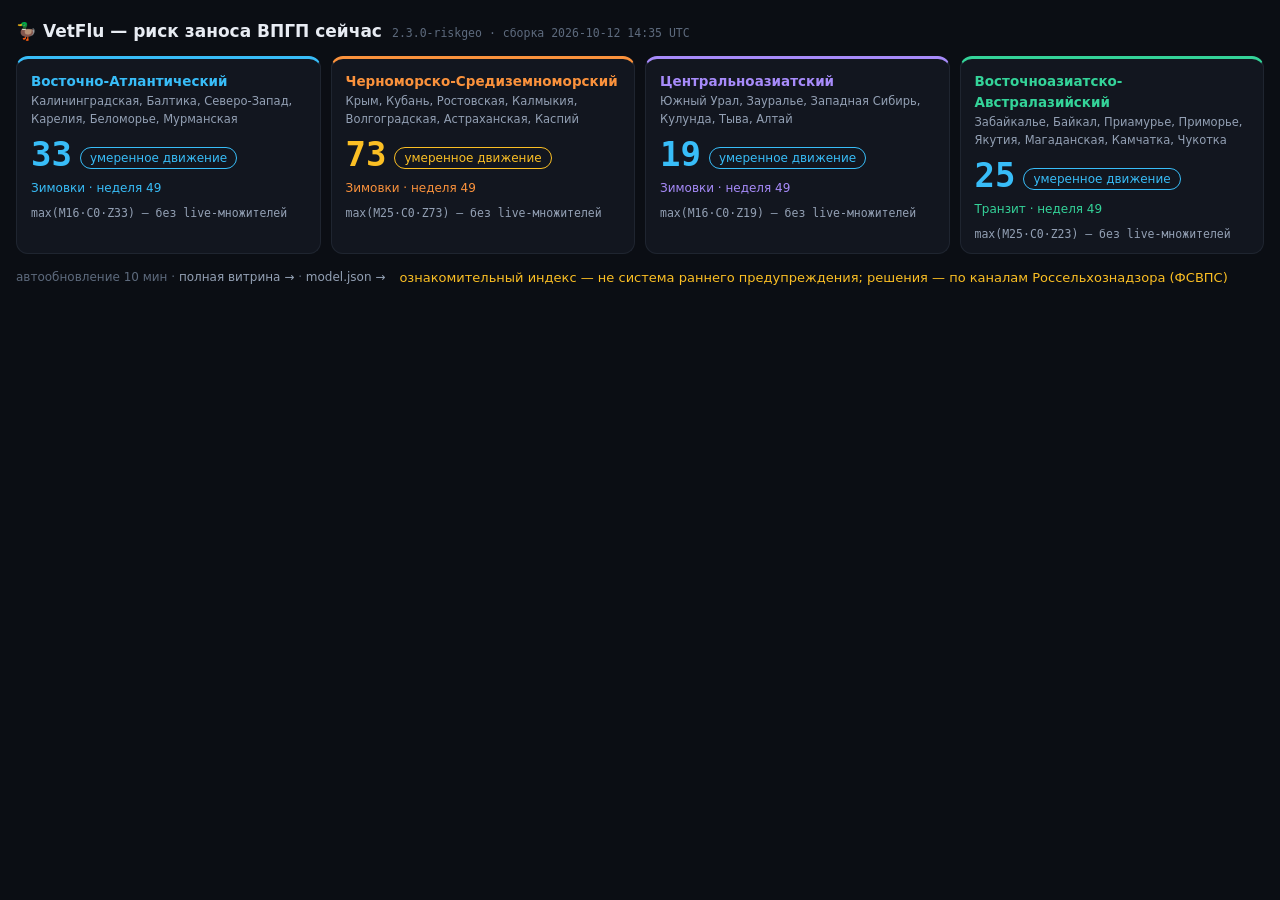
==== risk/index.html @ 6b6de47f "v2.3.0-riskgeo: И1 гаверсинус-фон заносов (опорные точки стран → 16 узлов, exp(-d/1000км), пер-узлов" ====
<!doctype html>
<html lang="ru">
<head>
<meta charset="utf-8">
<meta name="viewport" content="width=device-width, initial-scale=1">
<title>VetFlu — риск сейчас</title>
<meta name="description" content="Компактный виджет текущего индекса риска заноса ВПГП по 4 флайвеям России: R = max(транзит, колонии, зимовки) × погода × фон вспышек. Автообновление каждые 10 минут.">
<meta property="og:title" content="VetFlu — риск сейчас">
<meta property="og:description" content="Текущий индекс риска заноса ВПГП по 4 флайвеям РФ — компактная версия витрины VetFlu.">
<meta property="og:url" content="https://shray77.github.io/vetflu-site/risk/">
<link rel="canonical" href="https://shray77.github.io/vetflu-site/risk/">
<link rel="icon" href="data:image/svg+xml,<svg xmlns='http://www.w3.org/2000/svg' viewBox='0 0 100 100'><text y='.9em' font-size='90'>🦆</text></svg>">
<style>
  :root {
    color-scheme: dark;
    --bg: #0b0e14; --surface: #12161f; --surface2: #171c27; --border: #1f2530;
    --text: #e8ecf3; --muted: #93a0b4; --faint: #5d6a7d;
    --accent: #38bdf8; --red: #f87171; --amber: #fbbf24;
    --mono: ui-monospace, "Cascadia Code", Consolas, monospace;
  }
  * { box-sizing: border-box; }
  body { background: var(--bg); color: var(--text); font: 15px/1.55 system-ui, -apple-system, "Segoe UI", Roboto, sans-serif; margin: 0; padding: 18px 16px 26px; }
  .hd { display: flex; align-items: baseline; gap: 10px; flex-wrap: wrap; margin-bottom: 12px; }
  .hd h1 { font-size: 17px; margin: 0; }
  .hd .up { color: var(--faint); font: 11.5px var(--mono); }
  .grid { display: grid; grid-template-columns: repeat(auto-fit, minmax(215px, 1fr)); gap: 10px; }
  .fw { background: var(--surface); border: 1px solid var(--border); border-top: 3px solid var(--faint); border-radius: 12px; padding: 12px 14px; }
  .fw h2 { margin: 0; font-size: 13.5px; font-weight: 600; }
  .fw .reg { color: var(--muted); font-size: 11.5px; margin: 1px 0 8px; }
  .r { font-size: 34px; font-weight: 700; font-family: var(--mono); line-height: 1; }
  .ph { font-size: 12px; border: 1px solid; border-radius: 999px; padding: 1px 9px; display: inline-block; margin-left: 8px; vertical-align: 4px; }
  .dec { color: var(--muted); font: 11.5px var(--mono); margin-top: 8px; }
  .chan { margin-top: 6px; font-size: 12px; }
  .ft { margin-top: 14px; color: var(--faint); font-size: 12px; display: flex; gap: 14px; flex-wrap: wrap; }
  .ft a { color: var(--muted); text-decoration: none; }
  .ft a:hover { color: var(--accent); }
  .err { color: var(--amber); font-size: 13px; }
</style>
</head>
<body>
<div class="hd">
  <h1>🦆 VetFlu — риск заноса ВПГП сейчас</h1>
  <span class="up" id="meta">загрузка…</span>
</div>
<div class="grid" id="grid"><span class="err">загрузка model.json…</span></div>
<div class="ft">
  <span>автообновление 10 мин · <a href="https://shray77.github.io/vetflu-site/">полная витрина →</a> · <a href="https://shray77.github.io/vetflu-site/data/model.json">model.json →</a></span>
  <span class="err">ознакомительный индекс — не система раннего предупреждения; решения — по каналам Россельхознадзора (ФСВПС)</span>
</div>
<script>
const ESC = { "&": "&amp;", "<": "&lt;", ">": "&gt;" };
const esc = (s) => String(s).replace(/[&<>]/g, (c) => ESC[c]);
const CHAN = { transit: "Транзит", colonies: "Колонии", wintering: "Зимовки" };
const rColor = (v) => v >= 75 ? "#f87171" : v >= 45 ? "#fbbf24" : v >= 15 ? "#38bdf8" : "#5d6a7d";
function phase(v) { return v >= 75 ? "окно высокого риска" : v >= 45 ? "активный пролёт" : v >= 15 ? "умеренное движение" : "фон"; }
async function tick() {
  try {
    const M = await (await fetch("../data/model.json", { cache: "no-store" })).json();
    document.getElementById("meta").textContent =
      `${M.version} · сборка ${M.generated_at.slice(0, 16).replace("T", " ")} UTC`;
    const iso = () => {
      const d = new Date();
      const t = new Date(Date.UTC(d.getFullYear(), d.getMonth(), d.getDate()));
      const day = t.getUTCDay() || 7;
      t.setUTCDate(t.getUTCDate() + 4 - day);
      const y0 = new Date(Date.UTC(t.getUTCFullYear(), 0, 1));
      return Math.ceil(((t - y0) / 86400000 + 1) / 7);
    };
    const w = Math.min(52, iso());
    document.getElementById("grid").innerHTML = M.flyways.map((f) => {
      const s = M.series[f.id].weeks[w - 1];
      const live = s.r != null;
      const v = live ? s.r : Math.max(s.m, s.c, s.z);
      const dec = live
        ? `max(M${s.m}·C${s.c}·Z${s.z}) × MW ${s.mw} × MB ${s.mb} × BP ${s.bp ?? 1} × WD ${s.wd ?? 1}`
        : `max(M${s.m}·C${s.c}·Z${s.z}) — без live-множителей`;
      return `<div class="fw" style="border-top-color:${f.color}">
        <h2 style="color:${f.color}">${esc(f.label)}</h2>
        <div class="reg">${esc(f.regions)}</div>
        <div><span class="r" style="color:${rColor(v)}">${v}</span><span class="ph" style="color:${rColor(v)};border-color:${rColor(v)}">${esc(live && s.ph_r ? s.ph_r : s.ph)}</span></div>
        <div class="chan" style="color:${f.color}">${esc(CHAN[s.chan] || s.chan)} · неделя ${w}</div>
        <div class="dec">${esc(dec)}</div>
      </div>`;
    }).join("");
  } catch (e) {
    document.getElementById("grid").innerHTML = `<span class="err">model.json недоступен (${esc(e.message)}) — повтор через 10 мин</span>`;
  }
}
tick();
setInterval(tick, 10 * 60 * 1000);
</script>
</body>
</html>
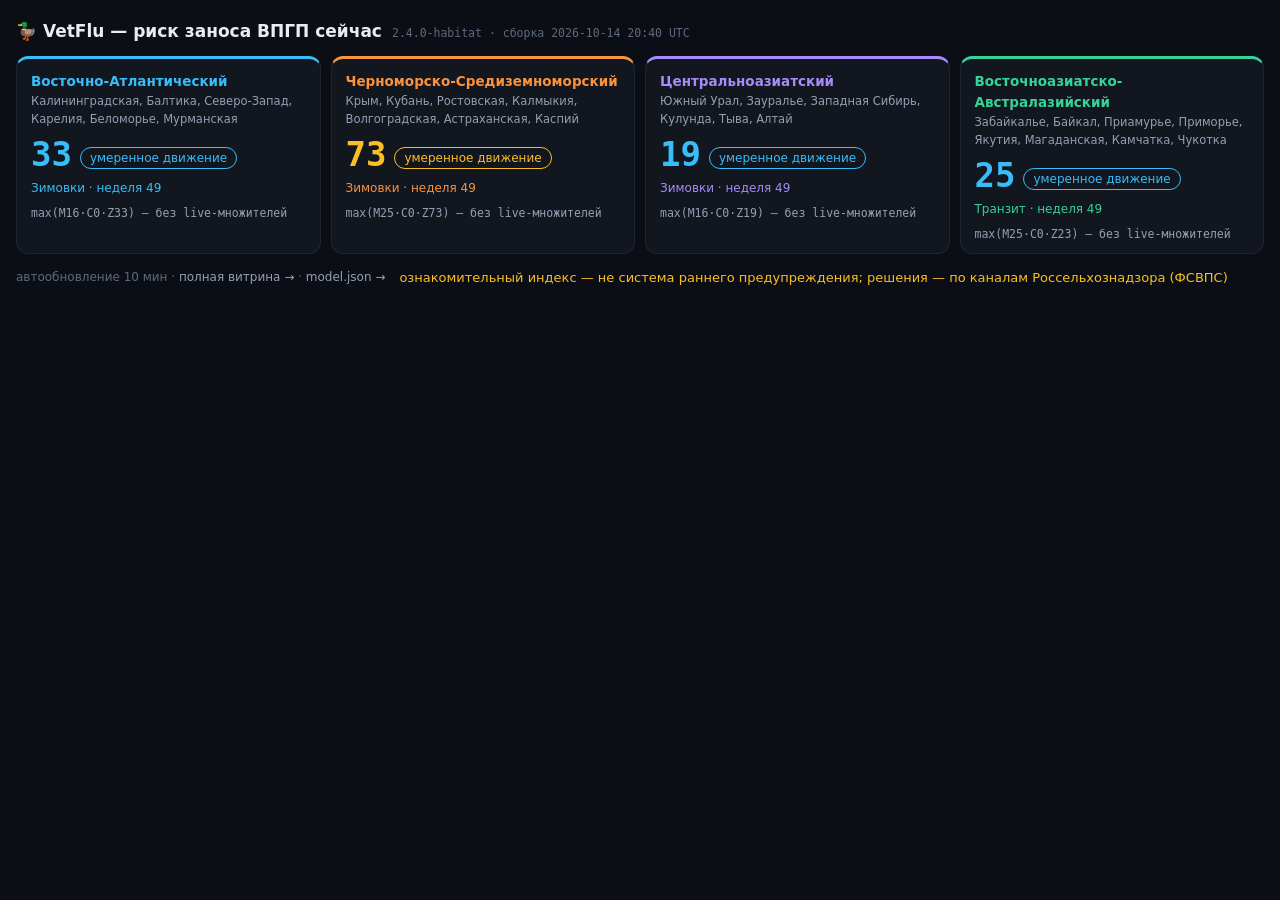
==== commit dd8a540f: "v2.4.0-habitat: И8 — гео-фактор среды обитания HG (Opata et al. 2025) - build_habitat.py: генератор " ====
--- a/risk/index.html
+++ b/risk/index.html
@@ -72,7 +72,7 @@
       const live = s.r != null;
       const v = live ? s.r : Math.max(s.m, s.c, s.z);
       const dec = live
-        ? `max(M${s.m}·C${s.c}·Z${s.z}) × MW ${s.mw} × MB ${s.mb} × BP ${s.bp ?? 1} × WD ${s.wd ?? 1}`
+        ? `max(M${s.m}·C${s.c}·Z${s.z}) × MW ${s.mw} × MB ${s.mb} × BP ${s.bp ?? 1} × WD ${s.wd ?? 1} × HG ${s.hg ?? 1}`
         : `max(M${s.m}·C${s.c}·Z${s.z}) — без live-множителей`;
       return `<div class="fw" style="border-top-color:${f.color}">
         <h2 style="color:${f.color}">${esc(f.label)}</h2>
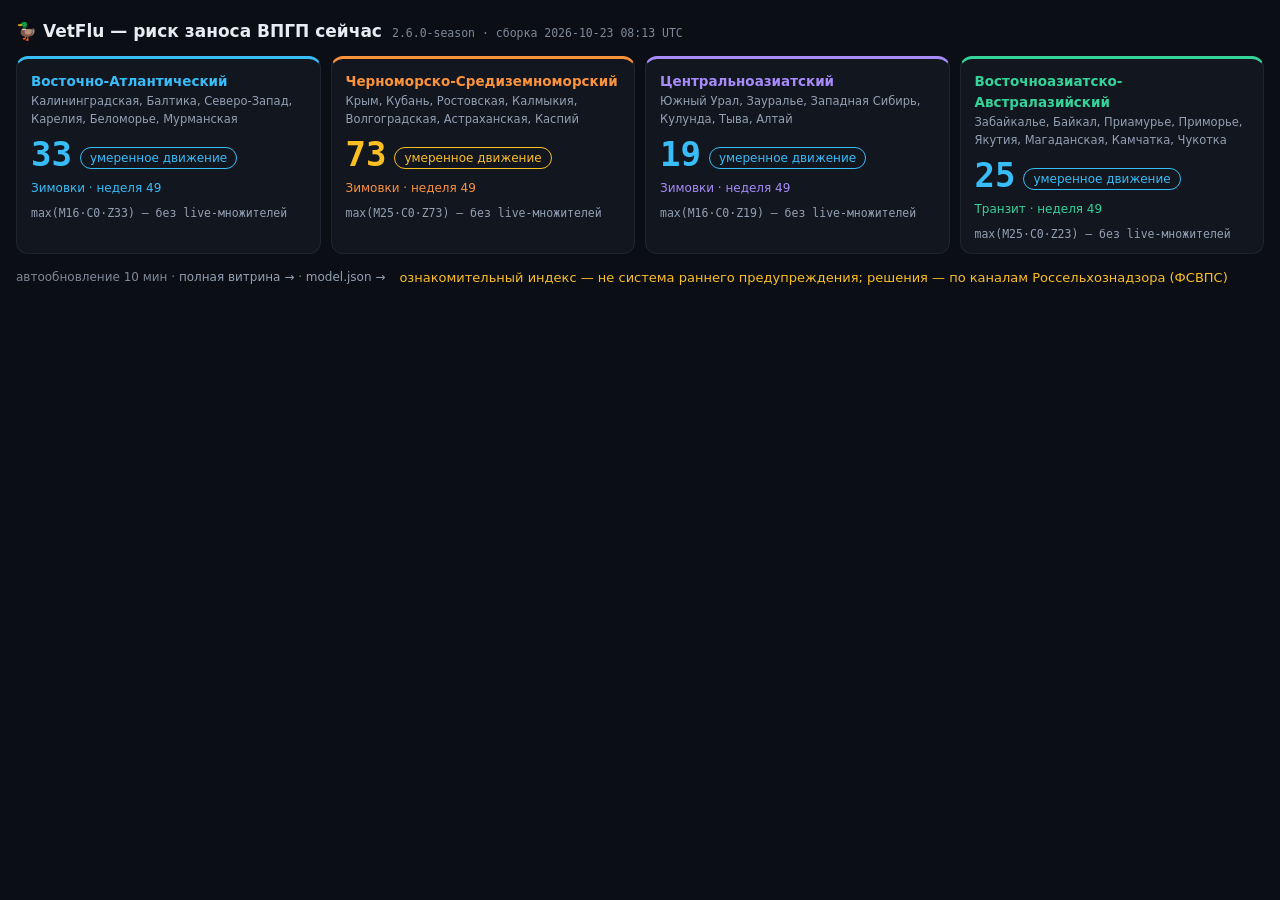
==== commit 1542cc19: "UI/UX: мобильный grid-blowout «Фона заносов» (nowrap-спаны без точек переноса раздували 1fr до 784px" ====
--- a/risk/index.html
+++ b/risk/index.html
@@ -14,7 +14,7 @@
   :root {
     color-scheme: dark;
     --bg: #0b0e14; --surface: #12161f; --surface2: #171c27; --border: #1f2530;
-    --text: #e8ecf3; --muted: #93a0b4; --faint: #5d6a7d;
+    --text: #e8ecf3; --muted: #93a0b4; --faint: #7e8899;
     --accent: #38bdf8; --red: #f87171; --amber: #fbbf24;
     --mono: ui-monospace, "Cascadia Code", Consolas, monospace;
   }
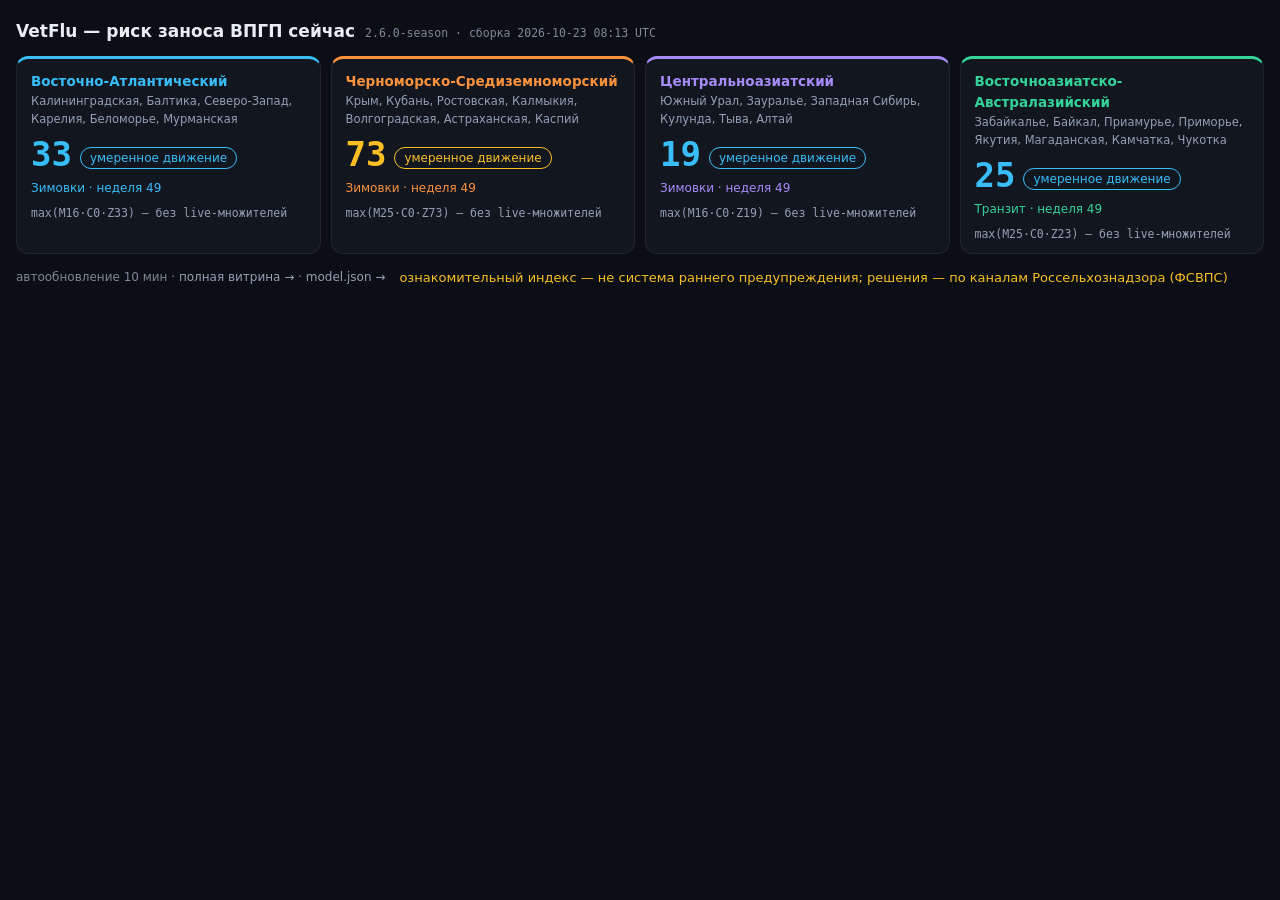
==== commit 43760c3a: "anti-ai-slop: лого 🦆 → SVG-силуэт анатида, флаги узлов 🪺❄️ → типографские чипы кол/зим (border+моно)" ====
--- a/risk/index.html
+++ b/risk/index.html
@@ -39,7 +39,7 @@
 </head>
 <body>
 <div class="hd">
-  <h1>🦆 VetFlu — риск заноса ВПГП сейчас</h1>
+  <h1>VetFlu — риск заноса ВПГП сейчас</h1>
   <span class="up" id="meta">загрузка…</span>
 </div>
 <div class="grid" id="grid"><span class="err">загрузка model.json…</span></div>
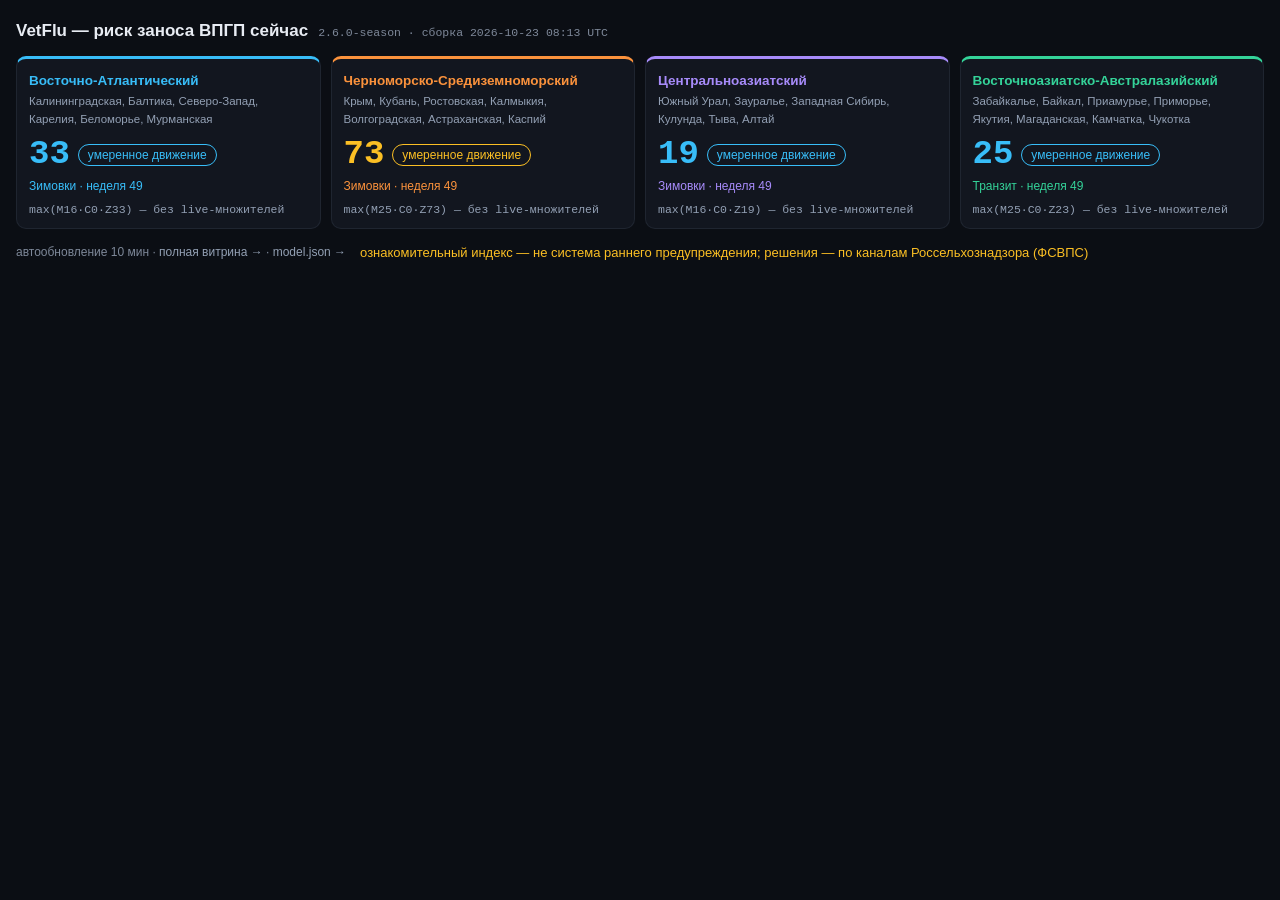
==== commit 4aa99212: "feat(ds): миграция на vet-ds — ядро токенов копией файла, характер VetFlu (небесный акцент) - vet-ds" ====
--- a/risk/index.html
+++ b/risk/index.html
@@ -10,21 +10,25 @@
 <meta property="og:url" content="https://shray77.github.io/vetflu-site/risk/">
 <link rel="canonical" href="https://shray77.github.io/vetflu-site/risk/">
 <link rel="icon" href="data:image/svg+xml,<svg xmlns='http://www.w3.org/2000/svg' viewBox='0 0 100 100'><text y='.9em' font-size='90'>🦆</text></svg>">
+<link rel="stylesheet" href="../vet-ds.css">
 <style>
+  /* Ядро — vet-ds; характер VetFlu — небесный акцент */
   :root {
     color-scheme: dark;
-    --bg: #0b0e14; --surface: #12161f; --surface2: #171c27; --border: #1f2530;
-    --text: #e8ecf3; --muted: #93a0b4; --faint: #7e8899;
-    --accent: #38bdf8; --red: #f87171; --amber: #fbbf24;
-    --mono: ui-monospace, "Cascadia Code", Consolas, monospace;
+    --ds-accent: #38bdf8; --ds-accent-strong: #0ea5e9; --ds-accent-ink: #06121c;
+    --bg: var(--ds-bg); --surface: var(--ds-surface); --surface2: var(--ds-surface2); --border: var(--ds-border);
+    --text: var(--ds-text); --muted: var(--ds-muted); --faint: var(--ds-faint);
+    --accent: var(--ds-accent); --red: var(--ds-red); --amber: var(--ds-amber);
+    --mono: var(--ds-font-mono);
   }
   * { box-sizing: border-box; }
-  body { background: var(--bg); color: var(--text); font: 15px/1.55 system-ui, -apple-system, "Segoe UI", Roboto, sans-serif; margin: 0; padding: 18px 16px 26px; }
+  :focus-visible { outline: 2px solid var(--accent); outline-offset: 2px; }
+  body { background: var(--bg); color: var(--text); font: 15px/1.55 var(--ds-font-sans); margin: 0; padding: 18px 16px 26px; }
   .hd { display: flex; align-items: baseline; gap: 10px; flex-wrap: wrap; margin-bottom: 12px; }
   .hd h1 { font-size: 17px; margin: 0; }
   .hd .up { color: var(--faint); font: 11.5px var(--mono); }
   .grid { display: grid; grid-template-columns: repeat(auto-fit, minmax(215px, 1fr)); gap: 10px; }
-  .fw { background: var(--surface); border: 1px solid var(--border); border-top: 3px solid var(--faint); border-radius: 12px; padding: 12px 14px; }
+  .fw { background: var(--surface); border: 1px solid var(--border); border-top: 3px solid var(--faint); border-radius: var(--ds-radius); padding: var(--ds-space-3); }
   .fw h2 { margin: 0; font-size: 13.5px; font-weight: 600; }
   .fw .reg { color: var(--muted); font-size: 11.5px; margin: 1px 0 8px; }
   .r { font-size: 34px; font-weight: 700; font-family: var(--mono); line-height: 1; }
--- a/vet-ds.css
+++ b/vet-ds.css
@@ -0,0 +1,412 @@
+/* ==========================================================================
+   vet-ds — дизайн-система ветеринарной экосистемы shray77
+   --------------------------------------------------------------------------
+   Один файл: токены + компоненты. Подключается витриной как копия
+   (репо приватное — CDN недоступен) или git submodule.
+
+   Палитра собрана из фактических значений 7 витрин (октябрь 2026):
+   vetflu-site / vetdigest-site / biothreat-site / vetrecall-site /
+   vet-hub / rss-core-site / vetos. Светлая тема — из vettools.
+
+   Правила экосистемы (не менять без причины):
+   - иконки = Lucide inline SVG; эмодзи в UI запрещены;
+   - текст ≥ AA (4.5:1): --ds-faint — нижняя граница для читаемого текста;
+   - ✓ ✗ ⚠ — легитимные типографские знаки статусов;
+   - категориальные data-viz-цветы (карты/графики) ДС не подчиняются.
+   ========================================================================== */
+
+/* --------------------------------------------------------------------------
+   1. Токены
+   -------------------------------------------------------------------------- */
+:root {
+  /* -- Поверхности (тёмная тема по умолчанию) ---------------------------- */
+  --ds-bg:        #0b0e14;   /* фон страницы */
+  --ds-surface:   #12161f;   /* карточки, панели */
+  --ds-surface2:  #171c27;   /* приподнятые панели, hover-строки таблиц */
+  --ds-border:    #1f2530;   /* границы, разделители */
+
+  /* -- Текст -------------------------------------------------------------- */
+  --ds-text:      #e8ecf3;   /* основной (13.9:1 на bg) */
+  --ds-muted:     #93a0b4;   /* второстепенный (7.0:1) */
+  --ds-faint:     #7e8899;   /* метаданные, подписи (4.6:1 — минимум AA) */
+
+  /* -- Семантика статусов (едина по всем витринам) ------------------------ */
+  --ds-red:       #f87171;   /* ошибка, критично */
+  --ds-green:     #34d399;   /* успех, OK */
+  --ds-amber:     #fbbf24;   /* внимание, предупреждение */
+  --ds-orange:    #fb923c;   /* высоко/риск */
+  --ds-blue:      #7dd3fc;   /* инфо, ссылки-данные */
+  --ds-violet:    #a78bfa;   /* категориальный (данные, не UI) */
+
+  /* -- Акцент: витрина переопределяет под свой характер ------------------- */
+  --ds-accent:       #34d399;                    /* дефолт экосистемы */
+  --ds-accent-strong: #10b981;                    /* hover / активные состояния */
+  --ds-accent-ink:   #06251b;                    /* текст на заливке акцентом */
+
+  /* -- Типографика --------------------------------------------------------- */
+  --ds-font-sans: ui-sans-serif, -apple-system, "Segoe UI", Roboto,
+                  "Helvetica Neue", Arial, sans-serif;
+  --ds-font-mono: ui-monospace, "SF Mono", "Cascadia Mono", Consolas,
+                  "Liberation Mono", monospace;
+  --ds-text-xs:   11px;
+  --ds-text-s:    12.5px;
+  --ds-text-m:    14px;
+  --ds-text-l:    17px;
+  --ds-text-xl:   24px;
+
+  /* -- Спейсинг (базис 4px) ------------------------------------------------ */
+  --ds-space-1: 4px;
+  --ds-space-2: 8px;
+  --ds-space-3: 12px;
+  --ds-space-4: 16px;
+  --ds-space-5: 24px;
+  --ds-space-6: 32px;
+  --ds-space-7: 48px;
+
+  /* -- Радиусы -------------------------------------------------------------- */
+  --ds-radius-s:    6px;   /* кнопки, чипы, инпуты */
+  --ds-radius:      10px;  /* карточки, панели */
+  --ds-radius-pill: 999px;
+
+  /* -- Тени ----------------------------------------------------------------- */
+  --ds-shadow:    0 1px 2px rgba(0,0,0,.35), 0 8px 24px rgba(0,0,0,.25);
+  --ds-shadow-in: inset 0 1px 0 rgba(255,255,255,.03);
+
+  /* -- Фокус (a11y) --------------------------------------------------------- */
+  --ds-focus: 0 0 0 2px var(--ds-bg), 0 0 0 4px var(--ds-accent);
+}
+
+/* -- Светлая тема (ветеринария в поле/на солнце — из vettools) ------------- */
+[data-theme="light"] {
+  --ds-bg:        #f2f5f4;
+  --ds-surface:   #ffffff;
+  --ds-surface2:  #e9eeec;
+  --ds-border:    #dbe3e0;
+  --ds-text:      #182420;
+  --ds-muted:     #4c5a54;
+  --ds-faint:     #63706b;
+
+  --ds-red:       #b3261e;
+  --ds-green:     #177a3d;
+  --ds-amber:     #7a5400;
+  --ds-orange:    #a34718;
+  --ds-blue:      #1e6fa8;
+  --ds-violet:    #6d4fc4;
+
+  --ds-accent:       #0e7c66;
+  --ds-accent-strong: #0b5d4e;
+  --ds-accent-ink:   #ffffff;
+
+  --ds-shadow:    0 1px 2px rgba(24,36,32,.08), 0 8px 24px rgba(24,36,32,.10);
+  --ds-shadow-in: inset 0 1px 0 rgba(255,255,255,.5);
+}
+
+/* --------------------------------------------------------------------------
+   2. Базовая типографика ДС (vitrina может не подключать — только токены)
+   -------------------------------------------------------------------------- */
+.ds-body {
+  font-family: var(--ds-font-sans);
+  font-size: var(--ds-text-m);
+  line-height: 1.55;
+  color: var(--ds-text);
+  background: var(--ds-bg);
+  -webkit-font-smoothing: antialiased;
+}
+
+/* --------------------------------------------------------------------------
+   3. Кнопки
+   -------------------------------------------------------------------------- */
+.ds-btn {
+  display: inline-flex;
+  align-items: center;
+  justify-content: center;
+  gap: var(--ds-space-1);
+  min-height: 38px;                 /* тач-таргет: полевой инструмент на телефоне */
+  padding: 0 var(--ds-space-4);
+  border: 1px solid var(--ds-border);
+  border-radius: var(--ds-radius-s);
+  background: var(--ds-surface2);
+  color: var(--ds-text);
+  font: inherit;
+  font-size: var(--ds-text-s);
+  font-weight: 600;
+  cursor: pointer;
+  text-decoration: none;
+  white-space: nowrap;
+  transition: background .15s, border-color .15s, color .15s;
+}
+.ds-btn:hover { background: var(--ds-surface); border-color: var(--ds-accent); }
+.ds-btn:focus-visible { outline: none; box-shadow: var(--ds-focus); }
+.ds-btn:active { transform: translateY(1px); }
+.ds-btn:disabled, .ds-btn[aria-disabled="true"] {
+  opacity: .45; cursor: not-allowed; transform: none;
+}
+
+.ds-btn--primary {
+  background: var(--ds-accent);
+  border-color: var(--ds-accent);
+  color: var(--ds-accent-ink);
+}
+.ds-btn--primary:hover {
+  background: var(--ds-accent-strong);
+  border-color: var(--ds-accent-strong);
+  color: var(--ds-accent-ink);
+}
+
+.ds-btn--danger {
+  background: transparent;
+  border-color: color-mix(in srgb, var(--ds-red) 45%, transparent);
+  color: var(--ds-red);
+}
+.ds-btn--danger:hover {
+  background: color-mix(in srgb, var(--ds-red) 12%, transparent);
+  border-color: var(--ds-red);
+}
+
+.ds-btn--ghost {
+  background: transparent;
+  border-color: transparent;
+  color: var(--ds-muted);
+}
+.ds-btn--ghost:hover {
+  background: var(--ds-surface2);
+  border-color: transparent;
+  color: var(--ds-text);
+}
+
+.ds-btn--sm { min-height: 30px; padding: 0 var(--ds-space-3); font-size: var(--ds-text-xs); }
+
+/* --------------------------------------------------------------------------
+   4. Карточки и панели
+   -------------------------------------------------------------------------- */
+.ds-card {
+  background: var(--ds-surface);
+  border: 1px solid var(--ds-border);
+  border-radius: var(--ds-radius);
+  padding: var(--ds-space-4);
+}
+.ds-card--pad-l { padding: var(--ds-space-5); }
+.ds-card--flat { border-color: transparent; box-shadow: var(--ds-shadow); }
+
+.ds-card__title {
+  font-size: var(--ds-text-m);
+  font-weight: 700;
+  margin: 0 0 var(--ds-space-2);
+}
+.ds-card__meta {
+  font-size: var(--ds-text-xs);
+  color: var(--ds-faint);
+  margin: 0 0 var(--ds-space-3);
+}
+
+/* --------------------------------------------------------------------------
+   5. Чипы и бейджи
+   -------------------------------------------------------------------------- */
+.ds-chip {
+  display: inline-flex;
+  align-items: center;
+  gap: var(--ds-space-1);
+  min-height: 26px;
+  padding: 0 var(--ds-space-2);
+  border: 1px solid var(--ds-border);
+  border-radius: var(--ds-radius-pill);
+  background: var(--ds-surface2);
+  color: var(--ds-muted);
+  font-size: var(--ds-text-xs);
+  font-weight: 600;
+  line-height: 1;
+  white-space: nowrap;
+  text-decoration: none;
+  cursor: default;
+}
+a.ds-chip:hover { border-color: var(--ds-accent); color: var(--ds-text); }
+
+.ds-chip--red    { color: var(--ds-red);    border-color: color-mix(in srgb, var(--ds-red)    35%, transparent); }
+.ds-chip--green  { color: var(--ds-green);  border-color: color-mix(in srgb, var(--ds-green)  35%, transparent); }
+.ds-chip--amber  { color: var(--ds-amber);  border-color: color-mix(in srgb, var(--ds-amber)  35%, transparent); }
+.ds-chip--orange { color: var(--ds-orange); border-color: color-mix(in srgb, var(--ds-orange) 35%, transparent); }
+.ds-chip--blue   { color: var(--ds-blue);   border-color: color-mix(in srgb, var(--ds-blue)   35%, transparent); }
+
+/* компактный бейдж (заливка) */
+.ds-badge {
+  display: inline-flex;
+  align-items: center;
+  gap: 4px;
+  padding: 2px var(--ds-space-2);
+  border-radius: var(--ds-radius-s);
+  font-size: var(--ds-text-xs);
+  font-weight: 700;
+  line-height: 1.4;
+  background: color-mix(in srgb, var(--ds-accent) 15%, transparent);
+  color: var(--ds-accent);
+}
+.ds-badge--red    { background: color-mix(in srgb, var(--ds-red)    15%, transparent);    color: var(--ds-red); }
+.ds-badge--green  { background: color-mix(in srgb, var(--ds-green)  15%, transparent);  color: var(--ds-green); }
+.ds-badge--amber  { background: color-mix(in srgb, var(--ds-amber)  15%, transparent);  color: var(--ds-amber); }
+
+/* статусная точка */
+.ds-dot {
+  width: 8px; height: 8px;
+  border-radius: 50%;
+  background: var(--ds-muted);
+  flex-shrink: 0;
+}
+.ds-dot--red { background: var(--ds-red); }
+.ds-dot--green { background: var(--ds-green); }
+.ds-dot--amber { background: var(--ds-amber); }
+
+/* --------------------------------------------------------------------------
+   6. Формы (фильтры витрин)
+   -------------------------------------------------------------------------- */
+.ds-field { display: flex; flex-direction: column; gap: var(--ds-space-1); }
+
+.ds-label {
+  font-size: var(--ds-text-xs);
+  font-weight: 600;
+  color: var(--ds-muted);
+}
+
+.ds-input, .ds-select, .ds-textarea {
+  font: inherit;
+  font-size: var(--ds-text-s);
+  color: var(--ds-text);
+  background: var(--ds-surface);
+  border: 1px solid var(--ds-border);
+  border-radius: var(--ds-radius-s);
+  padding: var(--ds-space-2) var(--ds-space-3);
+  min-height: 38px;
+  transition: border-color .15s;
+}
+.ds-input::placeholder, .ds-textarea::placeholder { color: var(--ds-faint); }
+.ds-input:hover, .ds-select:hover, .ds-textarea:hover { border-color: color-mix(in srgb, var(--ds-muted) 40%, transparent); }
+.ds-input:focus, .ds-select:focus, .ds-textarea:focus {
+  outline: none;
+  border-color: var(--ds-accent);
+  box-shadow: var(--ds-focus);
+}
+.ds-select {
+  appearance: none;
+  padding-right: var(--ds-space-6);
+  background-image: url("data:image/svg+xml,%3Csvg xmlns='http://www.w3.org/2000/svg' width='12' height='12' viewBox='0 0 24 24' fill='none' stroke='%237e8899' stroke-width='2' stroke-linecap='round'%3E%3Cpath d='m6 9 6 6 6-6'/%3E%3C/svg%3E");
+  background-repeat: no-repeat;
+  background-position: right var(--ds-space-3) center;
+}
+
+.ds-kbd {
+  font-family: var(--ds-font-mono);
+  font-size: var(--ds-text-xs);
+  color: var(--ds-muted);
+  background: var(--ds-surface2);
+  border: 1px solid var(--ds-border);
+  border-radius: 4px;
+  padding: 1px 6px;
+  line-height: 1.5;
+}
+
+/* --------------------------------------------------------------------------
+   7. Таблицы (ленты данных)
+   -------------------------------------------------------------------------- */
+.ds-table {
+  width: 100%;
+  border-collapse: collapse;
+  font-size: var(--ds-text-s);
+}
+.ds-table th {
+  text-align: left;
+  font-size: var(--ds-text-xs);
+  font-weight: 700;
+  text-transform: uppercase;
+  letter-spacing: .06em;
+  color: var(--ds-faint);
+  padding: var(--ds-space-2) var(--ds-space-3);
+  border-bottom: 1px solid var(--ds-border);
+}
+.ds-table td {
+  padding: var(--ds-space-2) var(--ds-space-3);
+  border-bottom: 1px solid color-mix(in srgb, var(--ds-border) 55%, transparent);
+  vertical-align: top;
+}
+.ds-table tbody tr:last-child td { border-bottom: none; }
+.ds-table tbody tr:hover { background: var(--ds-surface2); }
+.ds-table--wrap td, .ds-table--wrap th { overflow-wrap: anywhere; }
+
+/* --------------------------------------------------------------------------
+   8. Шапка и подвал экосистемы (общий паттерн витрин)
+   -------------------------------------------------------------------------- */
+.ds-header {
+  position: sticky;
+  top: 0;
+  z-index: 40;
+  display: flex;
+  align-items: center;
+  gap: var(--ds-space-3);
+  height: 52px;
+  padding: 0 var(--ds-space-4);
+  background: color-mix(in srgb, var(--ds-bg) 82%, transparent);
+  backdrop-filter: blur(10px);
+  border-bottom: 1px solid var(--ds-border);
+}
+.ds-header__brand {
+  display: inline-flex;
+  align-items: center;
+  gap: var(--ds-space-2);
+  font-weight: 700;
+  font-size: var(--ds-text-m);
+  color: var(--ds-text);
+  text-decoration: none;
+}
+.ds-header__brand svg { color: var(--ds-accent); }
+.ds-header__spacer { margin-left: auto; }
+
+.ds-footer {
+  margin-top: var(--ds-space-7);
+  padding: var(--ds-space-5) var(--ds-space-4) var(--ds-space-4);
+  border-top: 1px solid var(--ds-border);
+  font-size: var(--ds-text-xs);
+  color: var(--ds-faint);
+  text-align: center;
+}
+.ds-footer a { color: var(--ds-muted); }
+
+/* --------------------------------------------------------------------------
+   9. Утилиты типографики
+   -------------------------------------------------------------------------- */
+.ds-mono  { font-family: var(--ds-font-mono); }
+.ds-muted { color: var(--ds-muted); }
+.ds-faint { color: var(--ds-faint); }
+.ds-err   { color: var(--ds-red); }
+.ds-ok    { color: var(--ds-green); }
+.ds-warn  { color: var(--ds-amber); }
+
+.ds-link {
+  color: var(--ds-accent);
+  text-decoration: none;
+  border-bottom: 1px solid color-mix(in srgb, var(--ds-accent) 30%, transparent);
+}
+.ds-link:hover { color: var(--ds-accent-strong); border-bottom-color: var(--ds-accent-strong); }
+
+/* абзац-пояснение под заголовком секции */
+.ds-lede {
+  font-size: var(--ds-text-s);
+  color: var(--ds-muted);
+  max-width: 68ch;
+  margin: 0 0 var(--ds-space-4);
+}
+
+/* уведомление-полоса */
+.ds-note {
+  display: flex;
+  gap: var(--ds-space-2);
+  align-items: flex-start;
+  padding: var(--ds-space-3) var(--ds-space-4);
+  border-radius: var(--ds-radius-s);
+  border: 1px solid color-mix(in srgb, var(--ds-amber) 35%, transparent);
+  background: color-mix(in srgb, var(--ds-amber) 8%, transparent);
+  color: var(--ds-amber);
+  font-size: var(--ds-text-s);
+}
+.ds-note--info {
+  border-color: color-mix(in srgb, var(--ds-blue) 35%, transparent);
+  background: color-mix(in srgb, var(--ds-blue) 8%, transparent);
+  color: var(--ds-blue);
+}
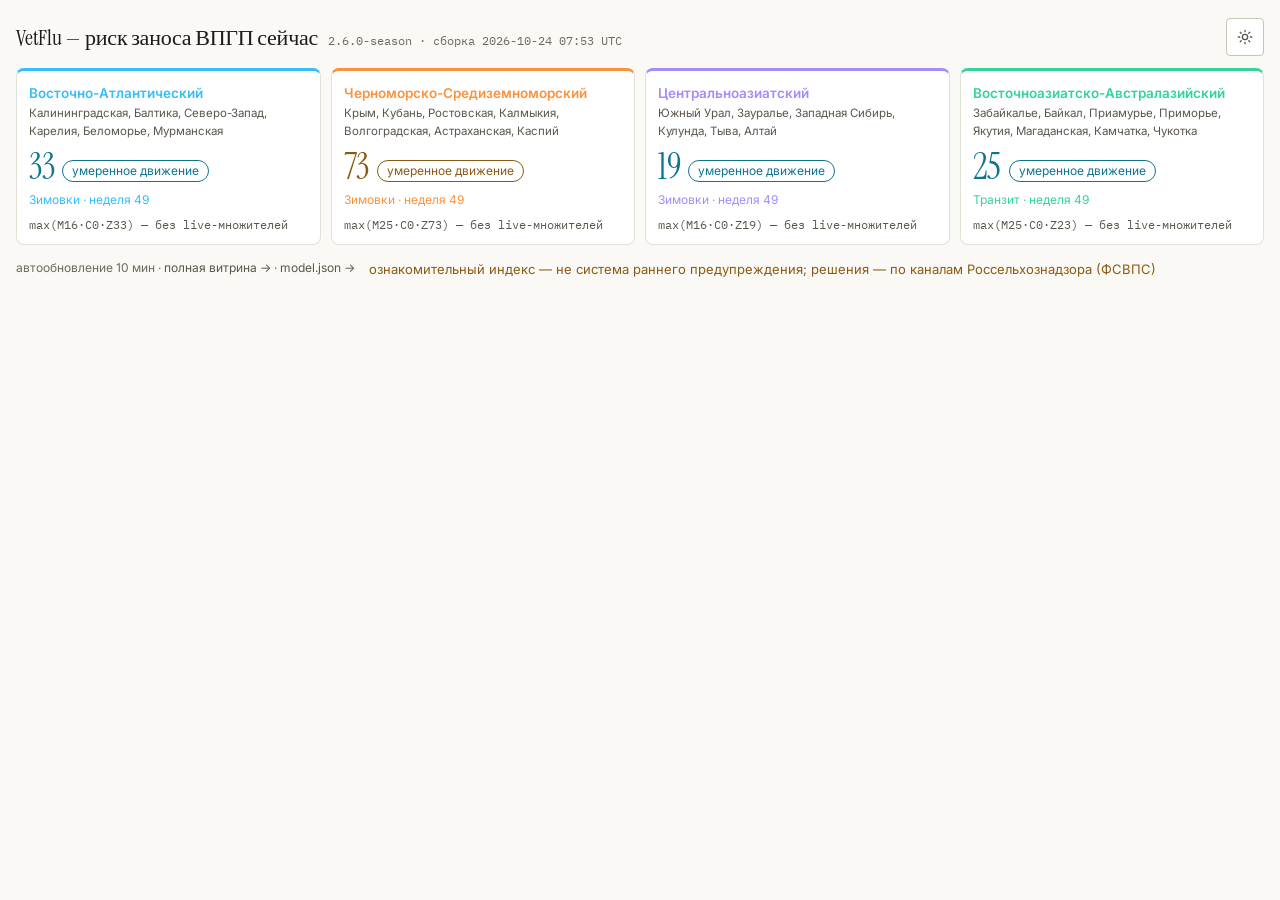
==== commit cbccf0b7: "vet-ds v2.0 «Научная периодика»: A-light дефолт + A-dark тоггл, Instrument Serif, Esri Light Gray та" ====
--- a/risk/index.html
+++ b/risk/index.html
@@ -11,27 +11,33 @@
 <link rel="canonical" href="https://shray77.github.io/vetflu-site/risk/">
 <link rel="icon" href="data:image/svg+xml,<svg xmlns='http://www.w3.org/2000/svg' viewBox='0 0 100 100'><text y='.9em' font-size='90'>🦆</text></svg>">
 <link rel="stylesheet" href="../vet-ds.css">
+<link rel="preconnect" href="https://fonts.googleapis.com">
+<link rel="preconnect" href="https://fonts.gstatic.com" crossorigin>
+<link href="https://fonts.googleapis.com/css2?family=Instrument+Serif:ital@0;1&family=Inter:wght@400;500;600;700&family=IBM+Plex+Mono:wght@400;500;700&display=swap" rel="stylesheet">
+<script>(function(){try{if(localStorage.getItem("vetds-theme")==="dark")document.documentElement.setAttribute("data-theme","dark")}catch(e){}})()</script>
 <style>
   /* Ядро — vet-ds; характер VetFlu — небесный акцент */
   :root {
-    color-scheme: dark;
-    --ds-accent: #38bdf8; --ds-accent-strong: #0ea5e9; --ds-accent-ink: #06121c;
+    --ds-accent: #0e7490; --ds-accent-strong: #155e75; --ds-accent-ink: #f0f9ff;
     --bg: var(--ds-bg); --surface: var(--ds-surface); --surface2: var(--ds-surface2); --border: var(--ds-border);
     --text: var(--ds-text); --muted: var(--ds-muted); --faint: var(--ds-faint);
     --accent: var(--ds-accent); --red: var(--ds-red); --amber: var(--ds-amber);
     --mono: var(--ds-font-mono);
   }
+  [data-theme="dark"] {
+    --ds-accent: #38bdf8; --ds-accent-strong: #7dd3fc; --ds-accent-ink: #06121c;
+  }
   * { box-sizing: border-box; }
   :focus-visible { outline: 2px solid var(--accent); outline-offset: 2px; }
   body { background: var(--bg); color: var(--text); font: 15px/1.55 var(--ds-font-sans); margin: 0; padding: 18px 16px 26px; }
   .hd { display: flex; align-items: baseline; gap: 10px; flex-wrap: wrap; margin-bottom: 12px; }
-  .hd h1 { font-size: 17px; margin: 0; }
+  .hd h1 { font-family: var(--ds-font-display); font-weight: 400; font-size: 22px; margin: 0; letter-spacing: -.01em; }
   .hd .up { color: var(--faint); font: 11.5px var(--mono); }
   .grid { display: grid; grid-template-columns: repeat(auto-fit, minmax(215px, 1fr)); gap: 10px; }
   .fw { background: var(--surface); border: 1px solid var(--border); border-top: 3px solid var(--faint); border-radius: var(--ds-radius); padding: var(--ds-space-3); }
   .fw h2 { margin: 0; font-size: 13.5px; font-weight: 600; }
   .fw .reg { color: var(--muted); font-size: 11.5px; margin: 1px 0 8px; }
-  .r { font-size: 34px; font-weight: 700; font-family: var(--mono); line-height: 1; }
+  .r { font-family: var(--ds-font-display); font-weight: 400; font-size: 36px; letter-spacing: -.01em; line-height: 1; }
   .ph { font-size: 12px; border: 1px solid; border-radius: 999px; padding: 1px 9px; display: inline-block; margin-left: 8px; vertical-align: 4px; }
   .dec { color: var(--muted); font: 11.5px var(--mono); margin-top: 8px; }
   .chan { margin-top: 6px; font-size: 12px; }
@@ -45,6 +51,10 @@
 <div class="hd">
   <h1>VetFlu — риск заноса ВПГП сейчас</h1>
   <span class="up" id="meta">загрузка…</span>
+  <button class="ds-btn ds-btn--icon ds-theme-toggle" id="themeToggle" aria-label="Переключить тему" title="Переключить тему" style="margin-left:auto">
+    <svg class="ds-theme-toggle__sun" viewBox="0 0 24 24" width="16" height="16" fill="none" stroke="currentColor" stroke-width="2" stroke-linecap="round" aria-hidden="true"><circle cx="12" cy="12" r="4"/><path d="M12 2v2m0 16v2M4.9 4.9l1.4 1.4m11.4 11.4 1.4 1.4M2 12h2m16 0h2M4.9 19.1l1.4-1.4m11.4-11.4 1.4-1.4"/></svg>
+    <svg class="ds-theme-toggle__moon" viewBox="0 0 24 24" width="16" height="16" fill="none" stroke="currentColor" stroke-width="2" stroke-linecap="round" stroke-linejoin="round" aria-hidden="true"><path d="M12 3a6 6 0 0 0 9 9 9 9 0 1 1-9-9Z"/></svg>
+  </button>
 </div>
 <div class="grid" id="grid"><span class="err">загрузка model.json…</span></div>
 <div class="ft">
@@ -52,10 +62,19 @@
   <span class="err">ознакомительный индекс — не система раннего предупреждения; решения — по каналам Россельхознадзора (ФСВПС)</span>
 </div>
 <script>
+(function(){
+  var root = document.documentElement, key = "vetds-theme";
+  var btn = document.getElementById("themeToggle");
+  if (btn) btn.addEventListener("click", function(){
+    var dark = root.getAttribute("data-theme") === "dark";
+    if (dark) root.removeAttribute("data-theme"); else root.setAttribute("data-theme", "dark");
+    try { localStorage.setItem(key, dark ? "" : "dark"); } catch (e) {}
+  });
+})();
 const ESC = { "&": "&amp;", "<": "&lt;", ">": "&gt;" };
 const esc = (s) => String(s).replace(/[&<>]/g, (c) => ESC[c]);
 const CHAN = { transit: "Транзит", colonies: "Колонии", wintering: "Зимовки" };
-const rColor = (v) => v >= 75 ? "#f87171" : v >= 45 ? "#fbbf24" : v >= 15 ? "#38bdf8" : "#5d6a7d";
+const rColor = (v) => v >= 75 ? "var(--ds-red)" : v >= 45 ? "var(--ds-amber)" : v >= 15 ? "var(--accent)" : "var(--ds-faint)";
 function phase(v) { return v >= 75 ? "окно высокого риска" : v >= 45 ? "активный пролёт" : v >= 15 ? "умеренное движение" : "фон"; }
 async function tick() {
   try {
--- a/vet-ds.css
+++ b/vet-ds.css
@@ -1,60 +1,84 @@
 /* ==========================================================================
-   vet-ds — дизайн-система ветеринарной экосистемы shray77
+   vet-ds v2.0 «Научная периодика» — дизайн-система ветеринарной экосистемы
    --------------------------------------------------------------------------
    Один файл: токены + компоненты. Подключается витриной как копия
    (репо приватное — CDN недоступен) или git submodule.
 
-   Палитра собрана из фактических значений 7 витрин (октябрь 2026):
-   vetflu-site / vetdigest-site / biothreat-site / vetrecall-site /
-   vet-hub / rss-core-site / vetos. Светлая тема — из vettools.
+   ГОЛОС СИСТЕМЫ (v2.0, решение владельца — Task 140):
+   середина между зумер-модой и научной сдержанностью. Личность выражают
+   типографика, данные и аннотации — НЕ декор. Референс: научная периодика
+   (Our World in Data × издательские системы Anthropic).
+
+   Темы:
+     :root                    — A-light «Научная периодика» (бумага) — ДЕФОЛТ
+     [data-theme="dark"]      — A-dark «Вечерний номер» (тёплый графит)
+     [data-theme="instrument"]— C «Прибор» (графит + бирюза) — дашборды с картой
+     [data-theme="light"]     — алиас A-light (обратная совместимость v0.1)
+
+   Витрина-характер: :root { --ds-accent: <светлое значение>; }
+   [data-theme="dark"] { --ds-accent: <тёмное значение>; } — все производные
+   (color-mix, currentColor, focus) едут автоматически.
+
+   Шрифты: Google Fonts (link в README; офлайн — деградация на системные).
 
    Правила экосистемы (не менять без причины):
    - иконки = Lucide inline SVG; эмодзи в UI запрещены;
-   - текст ≥ AA (4.5:1): --ds-faint — нижняя граница для читаемого текста;
+   - текст ≥ AA (4.5:1): --ds-faint — нижняя граница читаемого (проверено
+     на bg/surface/surface2 во всех темах, scripts/contrast_v2.py);
    - ✓ ✗ ⚠ — легитимные типографские знаки статусов;
-   - категориальные data-viz-цветы (карты/графики) ДС не подчиняются.
+   - категориальные data-viz-цветы (карты/графики) ДС не подчиняются;
+   - заголовки-витрины: serif-дисплей (--ds-font-display), курсивный акцент — em;
+   - бан-лист: glassmorphism, mesh-градиенты, блобы, radius > 10px,
+     эмодзи в UI, свечения вокруг текста;
+   - движение: --ds-dur/--ds-ease, единые для всех переходов.
    ========================================================================== */
 
 /* --------------------------------------------------------------------------
-   1. Токены
+   1. Токены — A-light «Научная периодика» (дефолт)
    -------------------------------------------------------------------------- */
 :root {
-  /* -- Поверхности (тёмная тема по умолчанию) ---------------------------- */
-  --ds-bg:        #0b0e14;   /* фон страницы */
-  --ds-surface:   #12161f;   /* карточки, панели */
-  --ds-surface2:  #171c27;   /* приподнятые панели, hover-строки таблиц */
-  --ds-border:    #1f2530;   /* границы, разделители */
-
-  /* -- Текст -------------------------------------------------------------- */
-  --ds-text:      #e8ecf3;   /* основной (13.9:1 на bg) */
-  --ds-muted:     #93a0b4;   /* второстепенный (7.0:1) */
-  --ds-faint:     #7e8899;   /* метаданные, подписи (4.6:1 — минимум AA) */
-
-  /* -- Семантика статусов (едина по всем витринам) ------------------------ */
-  --ds-red:       #f87171;   /* ошибка, критично */
-  --ds-green:     #34d399;   /* успех, OK */
-  --ds-amber:     #fbbf24;   /* внимание, предупреждение */
-  --ds-orange:    #fb923c;   /* высоко/риск */
-  --ds-blue:      #7dd3fc;   /* инфо, ссылки-данные */
-  --ds-violet:    #a78bfa;   /* категориальный (данные, не UI) */
-
-  /* -- Акцент: витрина переопределяет под свой характер ------------------- */
-  --ds-accent:       #34d399;                    /* дефолт экосистемы */
-  --ds-accent-strong: #10b981;                    /* hover / активные состояния */
-  --ds-accent-ink:   #06251b;                    /* текст на заливке акцентом */
-
-  /* -- Типографика --------------------------------------------------------- */
-  --ds-font-sans: ui-sans-serif, -apple-system, "Segoe UI", Roboto,
+  color-scheme: light;
+
+  /* -- Поверхности (бумага) ----------------------------------------------- */
+  --ds-bg:        #FAF9F5;   /* фон страницы — тёплая бумага */
+  --ds-surface:   #FFFFFF;   /* карточки, панели */
+  --ds-surface2:  #F1EEE6;   /* приподнятые панели, hover-строки */
+  --ds-border:    #E3E0D5;   /* волосяные линии */
+  --ds-border-strong: #C8C4B6; /* hover-бордеры, активные рамки */
+
+  /* -- Текст --------------------------------------------------------------- */
+  --ds-text:      #1C1B1A;   /* основной (16.3:1) */
+  --ds-muted:     #5B564C;   /* второстепенный (6.9:1) */
+  --ds-faint:     #6E695C;   /* метаданные, подписи (5.2:1, ≥AA везде) */
+
+  /* -- Семантика статусов (едина по всем темам) ----------------------------- */
+  --ds-red:       #B3261E;   /* ошибка, критично */
+  --ds-green:     #4C7A3F;   /* успех, OK */
+  --ds-amber:     #8A5A14;   /* внимание, предупреждение */
+  --ds-orange:    #B4531C;   /* высоко/риск */
+  --ds-blue:      #33608C;   /* инфо, ссылки-данные */
+  --ds-violet:    #6D4FC4;   /* категориальный (данные, не UI) */
+
+  /* -- Акцент: эпидемиологический красный периодики ------------------------ */
+  --ds-accent:       #C73E1D;
+  --ds-accent-strong: #A93516;   /* hover / активные состояния */
+  --ds-accent-ink:   #FFF8F4;    /* текст на заливке акцентом (4.8:1) */
+
+  /* -- Типографика: голос системы ------------------------------------------- */
+  --ds-font-display: "Instrument Serif", Georgia, "Times New Roman", serif;
+  --ds-font-sans: "Inter", ui-sans-serif, -apple-system, "Segoe UI", Roboto,
                   "Helvetica Neue", Arial, sans-serif;
-  --ds-font-mono: ui-monospace, "SF Mono", "Cascadia Mono", Consolas,
-                  "Liberation Mono", monospace;
+  --ds-font-mono: "IBM Plex Mono", ui-monospace, "SF Mono", "Cascadia Mono",
+                  Consolas, "Liberation Mono", monospace;
   --ds-text-xs:   11px;
   --ds-text-s:    12.5px;
   --ds-text-m:    14px;
   --ds-text-l:    17px;
   --ds-text-xl:   24px;
-
-  /* -- Спейсинг (базис 4px) ------------------------------------------------ */
+  --ds-text-2xl:  clamp(30px, 4.5vw, 40px);  /* заголовки-витрины, serif */
+  --ds-text-hero: clamp(38px, 6vw, 64px);    /* h1 лендинга, serif */
+
+  /* -- Спейсинг (базис 4px) -------------------------------------------------- */
   --ds-space-1: 4px;
   --ds-space-2: 8px;
   --ds-space-3: 12px;
@@ -63,46 +87,90 @@
   --ds-space-6: 32px;
   --ds-space-7: 48px;
 
-  /* -- Радиусы -------------------------------------------------------------- */
-  --ds-radius-s:    6px;   /* кнопки, чипы, инпуты */
-  --ds-radius:      10px;  /* карточки, панели */
+  /* -- Радиусы (периодика: сдержанные) --------------------------------------- */
+  --ds-radius-s:    4px;   /* кнопки, чипы, инпуты */
+  --ds-radius:      8px;   /* карточки, панели */
   --ds-radius-pill: 999px;
 
-  /* -- Тени ----------------------------------------------------------------- */
+  /* -- Тени (бумага: мягкий ambient) ----------------------------------------- */
+  --ds-shadow:    0 1px 2px rgba(28,27,26,.05), 0 10px 28px rgba(28,27,26,.06);
+  --ds-shadow-in: inset 0 1px 0 rgba(255,255,255,.6);
+
+  /* -- Движение (единая спецификация) ---------------------------------------- */
+  --ds-dur:  160ms;
+  --ds-ease: cubic-bezier(.2, 0, 0, 1);
+
+  /* -- Фокус (a11y) ------------------------------------------------------------ */
+  --ds-focus: 0 0 0 2px var(--ds-bg), 0 0 0 4px var(--ds-accent);
+}
+
+/* --------------------------------------------------------------------------
+   1a. A-dark «Вечерний номер» — тёплый графит, кремовый текст
+   -------------------------------------------------------------------------- */
+[data-theme="dark"] {
+  color-scheme: dark;
+
+  --ds-bg:        #211E19;
+  --ds-surface:   #2A2620;
+  --ds-surface2:  #34302A;
+  --ds-border:    #3F3A32;
+  --ds-border-strong: #554E44;
+
+  --ds-text:      #EDE9E0;   /* 13.7:1 */
+  --ds-muted:     #B8B1A3;   /* 7.8:1 */
+  --ds-faint:     #9E9789;   /* 5.7:1 bg / 4.5:1 surface2 — AA везде */
+
+  --ds-red:       #E87963;   /* 4.6:1 на surface2 — AA на всех поверхностях */
+  --ds-green:     #8DB96F;
+  --ds-amber:     #D9A24A;
+  --ds-orange:    #E08A4F;
+  --ds-blue:      #82A9CC;
+  --ds-violet:    #B9A5E3;
+
+  --ds-accent:       #E06A43;   /* терракота на тёмном (5.0:1) */
+  --ds-accent-strong: #EC855F;
+  --ds-accent-ink:   #1F0E07;   /* 5.6:1 на заливке */
+
+  --ds-shadow:    0 1px 2px rgba(0,0,0,.3), 0 8px 24px rgba(0,0,0,.22);
+  --ds-shadow-in: inset 0 1px 0 rgba(255,255,255,.04);
+}
+
+/* --------------------------------------------------------------------------
+   1b. C «Прибор» — дашборды с картой: графит + приборная бирюза
+   -------------------------------------------------------------------------- */
+[data-theme="instrument"] {
+  color-scheme: dark;
+
+  --ds-bg:        #14161A;
+  --ds-surface:   #1A1D22;
+  --ds-surface2:  #20242B;
+  --ds-border:    #262A31;
+  --ds-border-strong: #353B44;
+
+  --ds-text:      #E8EAED;   /* 15.0:1 */
+  --ds-muted:     #AAB5C0;   /* 8.7:1 */
+  --ds-faint:     #939EA9;   /* 6.6:1 bg / 5.7:1 surface2 */
+
+  --ds-red:       #E2604F;
+  --ds-green:     #57B87B;
+  --ds-amber:     #E0A438;
+  --ds-orange:    #E08A4F;
+  --ds-blue:      #6FA8DC;
+  --ds-violet:    #A78BFA;
+
+  --ds-accent:       #35C29A;   /* приборная бирюза (8.1:1) */
+  --ds-accent-strong: #4AD4AC;
+  --ds-accent-ink:   #0C1210;   /* 8.4:1 на заливке */
+
   --ds-shadow:    0 1px 2px rgba(0,0,0,.35), 0 8px 24px rgba(0,0,0,.25);
   --ds-shadow-in: inset 0 1px 0 rgba(255,255,255,.03);
-
-  /* -- Фокус (a11y) --------------------------------------------------------- */
-  --ds-focus: 0 0 0 2px var(--ds-bg), 0 0 0 4px var(--ds-accent);
-}
-
-/* -- Светлая тема (ветеринария в поле/на солнце — из vettools) ------------- */
-[data-theme="light"] {
-  --ds-bg:        #f2f5f4;
-  --ds-surface:   #ffffff;
-  --ds-surface2:  #e9eeec;
-  --ds-border:    #dbe3e0;
-  --ds-text:      #182420;
-  --ds-muted:     #4c5a54;
-  --ds-faint:     #63706b;
-
-  --ds-red:       #b3261e;
-  --ds-green:     #177a3d;
-  --ds-amber:     #7a5400;
-  --ds-orange:    #a34718;
-  --ds-blue:      #1e6fa8;
-  --ds-violet:    #6d4fc4;
-
-  --ds-accent:       #0e7c66;
-  --ds-accent-strong: #0b5d4e;
-  --ds-accent-ink:   #ffffff;
-
-  --ds-shadow:    0 1px 2px rgba(24,36,32,.08), 0 8px 24px rgba(24,36,32,.10);
-  --ds-shadow-in: inset 0 1px 0 rgba(255,255,255,.5);
-}
-
-/* --------------------------------------------------------------------------
-   2. Базовая типографика ДС (vitrina может не подключать — только токены)
+}
+
+/* 1c. Обратная совместимость v0.1: витрины со старым атрибутом светлой темы */
+[data-theme="light"] { color-scheme: light; }
+
+/* --------------------------------------------------------------------------
+   2. Базовая типографика ДС
    -------------------------------------------------------------------------- */
 .ds-body {
   font-family: var(--ds-font-sans);
@@ -111,6 +179,77 @@
   color: var(--ds-text);
   background: var(--ds-bg);
   -webkit-font-smoothing: antialiased;
+  font-variant-numeric: tabular-nums;   /* цифры данных не пляшут */
+}
+
+/* --------------------------------------------------------------------------
+   2a. Голос периодики: дисплей, оверлайн, сноски
+   -------------------------------------------------------------------------- */
+.ds-display {
+  font-family: var(--ds-font-display);
+  font-weight: 400;
+  font-size: var(--ds-text-2xl);
+  line-height: 1.12;
+  letter-spacing: -.01em;
+  margin: 0 0 var(--ds-space-3);
+}
+.ds-display em { color: var(--ds-accent); font-style: italic; }
+
+.ds-display--hero {
+  font-size: var(--ds-text-hero);
+  line-height: 1.05;
+  letter-spacing: -.015em;
+}
+
+/* моно-оверлайн над заголовком: «01 · Эпидситуация // Грипп птиц» */
+.ds-overline {
+  font-family: var(--ds-font-mono);
+  font-size: var(--ds-text-xs);
+  font-weight: 500;
+  letter-spacing: .14em;
+  text-transform: uppercase;
+  color: var(--ds-muted);
+  margin: 0 0 var(--ds-space-3);
+}
+.ds-overline b { color: var(--ds-accent); font-weight: 500; }
+
+/* подпись «Рис. N — ...» под иллюстрацией/графиком */
+.ds-figure { margin: 0; }
+.ds-figure__caption {
+  margin-top: var(--ds-space-2);
+  font-family: var(--ds-font-mono);
+  font-size: var(--ds-text-xs);
+  line-height: 1.5;
+  color: var(--ds-faint);
+}
+.ds-figure__caption b { color: var(--ds-accent); font-weight: 500; }
+
+/* сноска в тексте и подвал сносок */
+.ds-fn {
+  color: var(--ds-accent);
+  font-family: var(--ds-font-mono);
+  font-size: .62em;
+  vertical-align: super;
+  line-height: 0;
+  cursor: help;
+}
+.ds-fnotes {
+  font-family: var(--ds-font-mono);
+  font-size: var(--ds-text-xs);
+  line-height: 1.7;
+  color: var(--ds-faint);
+  border-top: 1px solid var(--ds-border);
+  padding-top: var(--ds-space-3);
+  max-width: 62ch;
+}
+
+/* фактура лабноты: точечная сетка для hero-зон (тон, не декор-градиент) */
+.ds-bg-dots {
+  background-image: radial-gradient(
+    circle,
+    color-mix(in srgb, var(--ds-text) 13%, transparent) 1px,
+    transparent 1.2px);
+  background-size: 22px 22px;
 }
 
 /* --------------------------------------------------------------------------
@@ -121,11 +260,11 @@
   align-items: center;
   justify-content: center;
   gap: var(--ds-space-1);
-  min-height: 38px;                 /* тач-таргет: полевой инструмент на телефоне */
+  min-height: 38px;                 /* тач-таргет: полевой инструмент */
   padding: 0 var(--ds-space-4);
-  border: 1px solid var(--ds-border);
+  border: 1px solid var(--ds-border-strong);
   border-radius: var(--ds-radius-s);
-  background: var(--ds-surface2);
+  background: var(--ds-surface);
   color: var(--ds-text);
   font: inherit;
   font-size: var(--ds-text-s);
@@ -133,9 +272,11 @@
   cursor: pointer;
   text-decoration: none;
   white-space: nowrap;
-  transition: background .15s, border-color .15s, color .15s;
-}
-.ds-btn:hover { background: var(--ds-surface); border-color: var(--ds-accent); }
+  transition: background var(--ds-dur) var(--ds-ease),
+              border-color var(--ds-dur) var(--ds-ease),
+              color var(--ds-dur) var(--ds-ease);
+}
+.ds-btn:hover { background: var(--ds-surface2); border-color: var(--ds-text); }
 .ds-btn:focus-visible { outline: none; box-shadow: var(--ds-focus); }
 .ds-btn:active { transform: translateY(1px); }
 .ds-btn:disabled, .ds-btn[aria-disabled="true"] {
@@ -175,6 +316,14 @@
 }
 
 .ds-btn--sm { min-height: 30px; padding: 0 var(--ds-space-3); font-size: var(--ds-text-xs); }
+
+/* квадратная иконка-кнопка (тоггл темы, соцссылки) */
+.ds-btn--icon {
+  width: 38px;
+  padding: 0;
+  color: var(--ds-muted);
+}
+.ds-btn--icon:hover { color: var(--ds-text); }
 
 /* --------------------------------------------------------------------------
    4. Карточки и панели
@@ -184,9 +333,14 @@
   border: 1px solid var(--ds-border);
   border-radius: var(--ds-radius);
   padding: var(--ds-space-4);
-}
+  transition: border-color var(--ds-dur) var(--ds-ease),
+              transform var(--ds-dur) var(--ds-ease),
+              box-shadow var(--ds-dur) var(--ds-ease);
+}
+.ds-card:hover { border-color: var(--ds-border-strong); }
 .ds-card--pad-l { padding: var(--ds-space-5); }
 .ds-card--flat { border-color: transparent; box-shadow: var(--ds-shadow); }
+.ds-card--flat:hover { transform: translateY(-1px); box-shadow: var(--ds-shadow); }
 
 .ds-card__title {
   font-size: var(--ds-text-m);
@@ -197,6 +351,23 @@
   font-size: var(--ds-text-xs);
   color: var(--ds-faint);
   margin: 0 0 var(--ds-space-3);
+}
+
+/* крупная цифра-статистика (сигнатура периодики: данные = орнамент) */
+.ds-stat { display: flex; flex-direction: column; gap: 6px; }
+.ds-stat__value {
+  font-family: var(--ds-font-display);
+  font-size: 42px;
+  line-height: 1;
+  letter-spacing: -.01em;
+}
+.ds-stat__value small { font-size: 20px; color: var(--ds-muted); font-weight: 400; }
+.ds-stat__label {
+  font-family: var(--ds-font-mono);
+  font-size: var(--ds-text-xs);
+  letter-spacing: .08em;
+  text-transform: uppercase;
+  color: var(--ds-faint);
 }
 
 /* --------------------------------------------------------------------------
@@ -208,9 +379,9 @@
   gap: var(--ds-space-1);
   min-height: 26px;
   padding: 0 var(--ds-space-2);
-  border: 1px solid var(--ds-border);
-  border-radius: var(--ds-radius-pill);
-  background: var(--ds-surface2);
+  border: 1px solid var(--ds-border-strong);
+  border-radius: var(--ds-radius-s);      /* периодика: чипы не пилюли */
+  background: transparent;
   color: var(--ds-muted);
   font-size: var(--ds-text-xs);
   font-weight: 600;
@@ -218,8 +389,11 @@
   white-space: nowrap;
   text-decoration: none;
   cursor: default;
-}
-a.ds-chip:hover { border-color: var(--ds-accent); color: var(--ds-text); }
+  font-family: var(--ds-font-mono);
+  transition: border-color var(--ds-dur) var(--ds-ease),
+              color var(--ds-dur) var(--ds-ease);
+}
+a.ds-chip:hover { border-color: var(--ds-text); color: var(--ds-text); }
 
 .ds-chip--red    { color: var(--ds-red);    border-color: color-mix(in srgb, var(--ds-red)    35%, transparent); }
 .ds-chip--green  { color: var(--ds-green);  border-color: color-mix(in srgb, var(--ds-green)  35%, transparent); }
@@ -227,7 +401,7 @@
 .ds-chip--orange { color: var(--ds-orange); border-color: color-mix(in srgb, var(--ds-orange) 35%, transparent); }
 .ds-chip--blue   { color: var(--ds-blue);   border-color: color-mix(in srgb, var(--ds-blue)   35%, transparent); }
 
-/* компактный бейдж (заливка) */
+/* компактный бейдж (заливка тоном статуса) */
 .ds-badge {
   display: inline-flex;
   align-items: center;
@@ -237,12 +411,12 @@
   font-size: var(--ds-text-xs);
   font-weight: 700;
   line-height: 1.4;
-  background: color-mix(in srgb, var(--ds-accent) 15%, transparent);
+  background: color-mix(in srgb, var(--ds-accent) 12%, transparent);
   color: var(--ds-accent);
 }
-.ds-badge--red    { background: color-mix(in srgb, var(--ds-red)    15%, transparent);    color: var(--ds-red); }
-.ds-badge--green  { background: color-mix(in srgb, var(--ds-green)  15%, transparent);  color: var(--ds-green); }
-.ds-badge--amber  { background: color-mix(in srgb, var(--ds-amber)  15%, transparent);  color: var(--ds-amber); }
+.ds-badge--red    { background: color-mix(in srgb, var(--ds-red)    12%, transparent);    color: var(--ds-red); }
+.ds-badge--green  { background: color-mix(in srgb, var(--ds-green)  12%, transparent);  color: var(--ds-green); }
+.ds-badge--amber  { background: color-mix(in srgb, var(--ds-amber)  12%, transparent);  color: var(--ds-amber); }
 
 /* статусная точка */
 .ds-dot {
@@ -271,14 +445,14 @@
   font-size: var(--ds-text-s);
   color: var(--ds-text);
   background: var(--ds-surface);
-  border: 1px solid var(--ds-border);
+  border: 1px solid var(--ds-border-strong);
   border-radius: var(--ds-radius-s);
   padding: var(--ds-space-2) var(--ds-space-3);
   min-height: 38px;
-  transition: border-color .15s;
-}
-.ds-input::placeholder, .ds-textarea::placeholder { color: var(--ds-faint); }
-.ds-input:hover, .ds-select:hover, .ds-textarea:hover { border-color: color-mix(in srgb, var(--ds-muted) 40%, transparent); }
+  transition: border-color var(--ds-dur) var(--ds-ease);
+}
+.ds-input::placeholder, .ds-textarea::placeholder { color: var(--ds-faint); opacity: 1; }
+.ds-input:hover, .ds-select:hover, .ds-textarea:hover { border-color: var(--ds-muted); }
 .ds-input:focus, .ds-select:focus, .ds-textarea:focus {
   outline: none;
   border-color: var(--ds-accent);
@@ -287,9 +461,15 @@
 .ds-select {
   appearance: none;
   padding-right: var(--ds-space-6);
-  background-image: url("data:image/svg+xml,%3Csvg xmlns='http://www.w3.org/2000/svg' width='12' height='12' viewBox='0 0 24 24' fill='none' stroke='%237e8899' stroke-width='2' stroke-linecap='round'%3E%3Cpath d='m6 9 6 6 6-6'/%3E%3C/svg%3E");
+  background-image: url("data:image/svg+xml,%3Csvg xmlns='http://www.w3.org/2000/svg' width='12' height='12' viewBox='0 0 24 24' fill='none' stroke='%236E695C' stroke-width='2' stroke-linecap='round'%3E%3Cpath d='m6 9 6 6 6-6'/%3E%3C/svg%3E");
   background-repeat: no-repeat;
   background-position: right var(--ds-space-3) center;
+}
+[data-theme="dark"] .ds-select {
+  background-image: url("data:image/svg+xml,%3Csvg xmlns='http://www.w3.org/2000/svg' width='12' height='12' viewBox='0 0 24 24' fill='none' stroke='%239E9789' stroke-width='2' stroke-linecap='round'%3E%3Cpath d='m6 9 6 6 6-6'/%3E%3C/svg%3E");
+}
+[data-theme="instrument"] .ds-select {
+  background-image: url("data:image/svg+xml,%3Csvg xmlns='http://www.w3.org/2000/svg' width='12' height='12' viewBox='0 0 24 24' fill='none' stroke='%23939EA9' stroke-width='2' stroke-linecap='round'%3E%3Cpath d='m6 9 6 6 6-6'/%3E%3C/svg%3E");
 }
 
 .ds-kbd {
@@ -304,7 +484,7 @@
 }
 
 /* --------------------------------------------------------------------------
-   7. Таблицы (ленты данных)
+   7. Таблицы (ленты данных — волосяные линии, не зебра)
    -------------------------------------------------------------------------- */
 .ds-table {
   width: 100%;
@@ -313,25 +493,27 @@
 }
 .ds-table th {
   text-align: left;
-  font-size: var(--ds-text-xs);
-  font-weight: 700;
+  font-family: var(--ds-font-mono);
+  font-size: var(--ds-text-xs);
+  font-weight: 500;
   text-transform: uppercase;
-  letter-spacing: .06em;
+  letter-spacing: .1em;
   color: var(--ds-faint);
   padding: var(--ds-space-2) var(--ds-space-3);
-  border-bottom: 1px solid var(--ds-border);
+  border-bottom: 1px solid var(--ds-border-strong);
 }
 .ds-table td {
   padding: var(--ds-space-2) var(--ds-space-3);
-  border-bottom: 1px solid color-mix(in srgb, var(--ds-border) 55%, transparent);
+  border-bottom: 1px solid var(--ds-border);
   vertical-align: top;
 }
 .ds-table tbody tr:last-child td { border-bottom: none; }
+.ds-table tbody tr { transition: background var(--ds-dur) var(--ds-ease); }
 .ds-table tbody tr:hover { background: var(--ds-surface2); }
 .ds-table--wrap td, .ds-table--wrap th { overflow-wrap: anywhere; }
 
 /* --------------------------------------------------------------------------
-   8. Шапка и подвал экосистемы (общий паттерн витрин)
+   8. Шапка и подвал экосистемы
    -------------------------------------------------------------------------- */
 .ds-header {
   position: sticky;
@@ -342,8 +524,8 @@
   gap: var(--ds-space-3);
   height: 52px;
   padding: 0 var(--ds-space-4);
-  background: color-mix(in srgb, var(--ds-bg) 82%, transparent);
-  backdrop-filter: blur(10px);
+  background: color-mix(in srgb, var(--ds-bg) 86%, transparent);
+  backdrop-filter: saturate(1.4) blur(10px);
   border-bottom: 1px solid var(--ds-border);
 }
 .ds-header__brand {
@@ -362,7 +544,10 @@
   margin-top: var(--ds-space-7);
   padding: var(--ds-space-5) var(--ds-space-4) var(--ds-space-4);
   border-top: 1px solid var(--ds-border);
-  font-size: var(--ds-text-xs);
+  font-family: var(--ds-font-mono);
+  font-size: var(--ds-text-xs);
+  letter-spacing: .06em;
+  text-transform: uppercase;
   color: var(--ds-faint);
   text-align: center;
 }
@@ -379,17 +564,20 @@
 .ds-warn  { color: var(--ds-amber); }
 
 .ds-link {
-  color: var(--ds-accent);
-  text-decoration: none;
-  border-bottom: 1px solid color-mix(in srgb, var(--ds-accent) 30%, transparent);
-}
-.ds-link:hover { color: var(--ds-accent-strong); border-bottom-color: var(--ds-accent-strong); }
+  color: var(--ds-text);
+  text-decoration: underline;
+  text-decoration-color: var(--ds-accent);
+  text-decoration-thickness: 1px;
+  text-underline-offset: 3px;
+}
+.ds-link:hover { color: var(--ds-accent); }
 
 /* абзац-пояснение под заголовком секции */
 .ds-lede {
-  font-size: var(--ds-text-s);
+  font-size: var(--ds-text-l);
+  line-height: 1.6;
   color: var(--ds-muted);
-  max-width: 68ch;
+  max-width: 62ch;
   margin: 0 0 var(--ds-space-4);
 }
 
@@ -410,3 +598,19 @@
   background: color-mix(in srgb, var(--ds-blue) 8%, transparent);
   color: var(--ds-blue);
 }
+
+/* --------------------------------------------------------------------------
+   10. Тема-тоггл (паттерн витрин: light <-> dark)
+   -------------------------------------------------------------------------- */
+.ds-theme-toggle { display: inline-flex; }
+.ds-theme-toggle svg { width: 16px; height: 16px; }
+[data-theme="dark"] .ds-theme-toggle .ds-theme-toggle__sun,
+[data-theme="instrument"] .ds-theme-toggle .ds-theme-toggle__sun { display: none; }
+.ds-theme-toggle .ds-theme-toggle__moon { display: none; }
+[data-theme="dark"] .ds-theme-toggle .ds-theme-toggle__moon,
+[data-theme="instrument"] .ds-theme-toggle .ds-theme-toggle__moon { display: block; }
+
+@media (prefers-reduced-motion: reduce) {
+  .ds-btn, .ds-card, .ds-chip, .ds-table tbody tr { transition: none; }
+  .ds-btn:active { transform: none; }
+}
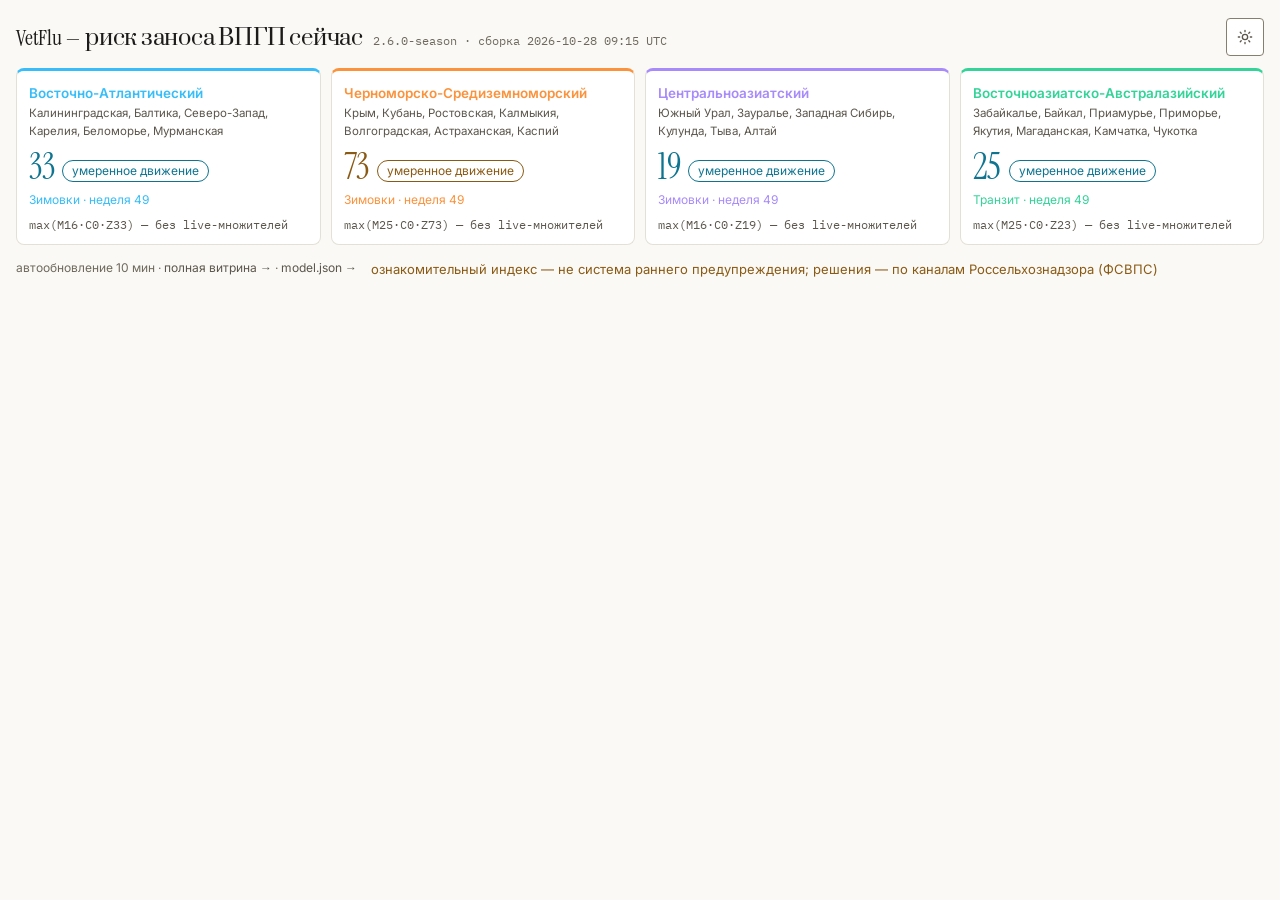
==== commit 90c8c7a2: "Task 184: VetFlu — хвост аудита 183: NBSP в числах по канону семьи, тултип gh→HG терминология, READM" ====
--- a/risk/index.html
+++ b/risk/index.html
@@ -4,16 +4,14 @@
 <meta charset="utf-8">
 <meta name="viewport" content="width=device-width, initial-scale=1">
 <title>VetFlu — риск сейчас</title>
-<meta name="description" content="Компактный виджет текущего индекса риска заноса ВПГП по 4 флайвеям России: R = max(транзит, колонии, зимовки) × погода × фон вспышек. Автообновление каждые 10 минут.">
+<meta name="description" content="Компактный виджет текущего индекса риска заноса ВПГП по 4 флайвеям России: R = max(транзит, колонии, зимовки) × погода × фон вспышек. Автообновление каждые 10&nbsp;минут.">
 <meta property="og:title" content="VetFlu — риск сейчас">
 <meta property="og:description" content="Текущий индекс риска заноса ВПГП по 4 флайвеям РФ — компактная версия витрины VetFlu.">
 <meta property="og:url" content="https://shray77.github.io/vetflu-site/risk/">
 <link rel="canonical" href="https://shray77.github.io/vetflu-site/risk/">
 <link rel="icon" href="data:image/svg+xml,<svg xmlns='http://www.w3.org/2000/svg' viewBox='0 0 100 100'><text y='.9em' font-size='90'>🦆</text></svg>">
 <link rel="stylesheet" href="../vet-ds.css">
-<link rel="preconnect" href="https://fonts.googleapis.com">
-<link rel="preconnect" href="https://fonts.gstatic.com" crossorigin>
-<link href="https://fonts.googleapis.com/css2?family=Instrument+Serif:ital@0;1&family=Inter:wght@400;500;600;700&family=IBM+Plex+Mono:wght@400;500;700&display=swap" rel="stylesheet">
+<link rel="stylesheet" href="../fonts.css">
 <script>(function(){try{if(localStorage.getItem("vetds-theme")==="dark")document.documentElement.setAttribute("data-theme","dark")}catch(e){}})()</script>
 <style>
   /* Ядро — vet-ds; характер VetFlu — небесный акцент */
@@ -58,7 +56,7 @@
 </div>
 <div class="grid" id="grid"><span class="err">загрузка model.json…</span></div>
 <div class="ft">
-  <span>автообновление 10 мин · <a href="https://shray77.github.io/vetflu-site/">полная витрина →</a> · <a href="https://shray77.github.io/vetflu-site/data/model.json">model.json →</a></span>
+  <span>автообновление 10&nbsp;мин · <a href="https://shray77.github.io/vetflu-site/">полная витрина →</a> · <a href="https://shray77.github.io/vetflu-site/data/model.json">model.json →</a></span>
   <span class="err">ознакомительный индекс — не система раннего предупреждения; решения — по каналам Россельхознадзора (ФСВПС)</span>
 </div>
 <script>
@@ -106,7 +104,7 @@
       </div>`;
     }).join("");
   } catch (e) {
-    document.getElementById("grid").innerHTML = `<span class="err">model.json недоступен (${esc(e.message)}) — повтор через 10 мин</span>`;
+    document.getElementById("grid").innerHTML = `<span class="err">model.json недоступен (${esc(e.message)}) — повтор через 10 мин</span>`;
   }
 }
 tick();
--- a/vet-ds.css
+++ b/vet-ds.css
@@ -1,6 +1,73 @@
 /* ==========================================================================
-   vet-ds v2.0 «Научная периодика» — дизайн-система ветеринарной экосистемы
+   vet-ds v2.3 «Научная периодика» — дизайн-система ветеринарной экосистемы
    --------------------------------------------------------------------------
+   v2.1:  редакционный слой — .ds-rule-double, .ds-dropcap, .ds-spark,
+          .ds-overline--rule, .ds-masthead-meta, .ds-theme-toggle--labeled
+   v2.1.1: токен --ds-rule для «чернильных» линеек (тёмная тема больше не
+          красит их текстом = «белые полосы»); .ds-rule-double на токене
+   v2.2:  мастхед-паттерн витрин — .ds-masthead (шапка-«полоса периодики»
+          c брендом/подзаголовком/боком), .ds-hub (навигация экосистемы
+          пилюлями), .ds-footer--meta (левый многострочный подвал витрины).
+          Закрывает последний открытый пункт роадмапа v2.0. Эталонная
+          адопция: vetflu (Task 154).
+   v2.3:  голоса по разделу + платформенный слой. Голос B «Формуляр»
+          (data-theme="form"), компоненты периодики (.ds-tabs,
+          .ds-pagination, .ds-delta--good/--bad, .ds-skeleton, .ds-empty,
+          .ds-pullquote, .ds-ba), Prata-фолбэк кириллицы, :focus-visible,
+          prefers-reduced-motion, print всех голосов. Платформа (блоки
+          26-29): View Transitions, сноски-поповеры, прогресс чтения,
+          формулярная валидация без JS. Повышено из v2.3-draft: Task 161
+          (апрув+докрутки), 162 (лаборатория платформы), 163 (вес/слоп),
+          164 (повышение). Гейт contrast_v2.py зелёный во всех 5 темах.
+   v2.3.1: мобильная компакция периодики (блок 30) — мастхед/хаб/колофон
+          на 640px: лого 38px, кегли вниз, хаб одним скроллящимся рядом,
+          safe-area-inset-bottom у подвала. Повод: голос владельца —
+          «на телефоне верх занимает большую часть экрана» (Task 165).
+   v2.3.2: формуляр самодостаточен в любой оболочке — блок form дополнил
+          токены текста/бордеров/статусов/теней значениями A-light (грабли
+          §24: в A-dark секция наследовала бы кремовый --ds-text на бежевом).
+          Значения = прежний merge root+form, гейт не меняется. Акцент
+          остаётся характером витрины (пиннинг в тёмной оболочке обязателен).
+          --ds-border-strong затемнён до #857F6E: подчёркивание инпутов —
+          небуквенная графика, WCAG 1.4.11 требует 3:1 (A-light значение
+          давало 1.57 на беж — слепая зона текстового гейта). Плюс фикс
+          print-переанкорки: section[data-theme="form"] в селекторе блока 20 —
+          §25 ниже по файлу побеждал равную специфичность, и стол печатался
+          бежевым при включённых «фонах печати» (нашёл print-гейт vettools).
+   v2.3.3: гейт §1.4.11 стал законом ядра (contrast_v2.py: border-strong ×
+          3 поверхности ≥3:1, rule × bg ≥3:1, --ds-border исключён как
+          декор) — и сразу поймал: root #C8C4B6 = 1.51–1.75, dark #554E44
+          = 1.60–2.02, instrument #353B44 = 1.38–1.60. Фикс: border-strong
+          #857F6E в A-light/A-dark (сепия-тушь единая с формуляром, худшая
+          3.28:1) и #6A7590 в C (сталь, худшая 3.38:1). Task 175.
+   v2.3.4: --ds-accent-text «акцент-тушь» — терракота, разведённая чер--
+          нилами текста (color-mix от --ds-accent: характер витрины едет
+          автоматически). Закрывает слепую зону «акцент-как-текст»:
+          чистый акцент как текст = 4.38:1 на беж (root), 3.94 на гра--
+          фите (dark), 3.7 на тинтах бейджей — .ds-overline b, .ds-fn,
+          .ds-badge, .ds-hub a.on, .ds-link:hover теперь на тушы; P=76
+          root/form (худшая 5.13), P=64 dark (худшая 4.84), C — чистая
+          бирюза (5.57). Гейт: contrast_v2 разбирает var()/color-mix.
+   v2.4:  ПОЛЕВОЙ РЕЖИМ — шестая и седьмая темы. [data-theme="field"]
+          «Солнце»: текст 7:1 (AAA — чтение на улице), тач-таргеты
+          ≥48px, тени отключены (солнце их смывает), туша P=56
+          (#782a16, худшая 7.18). [data-theme="night"] — янтарь без
+          синего: синий канал наименьший в КАЖДОМ токене (закон гейта,
+          не вкус), текст ≥7, статусы переведены на тёплые аналоги
+          (blue→песок #D4B47E, violet→тёплый mauve #C9A184), прототип —
+          nightTheme ветэко #16130E. Компоненты: .ds-toast (панель на
+          волоске border-strong, без тени — эталон DsRoute-тост ветвойс),
+          .ds-dl (прогресс скачивания модели: байты × скорость × ETA).
+          Гейты: порог 7:1 для field/night текст-ролей и field-туши;
+          ночь-без-синего проверяется по b<min(r,g) каждого токена.
+   v2.4.1: поповер-фолбэк без Popover API (Chrome < 114, 2023) — сноска
+          деградирует в классическую периодику: маркер не прикидывается
+          кнопкой (курсор/тач сняты через @supports not selector(
+          :popover-open)), текст живёт каноничным дублем — списком
+          .ds-fnotes; дубль скрыт «всегда-закрыт» и показывается
+          :popover-open. Урок QA: @supports (popover: popover) — ложь
+          даже в свежих Chromium (HTML-атрибут ≠ CSS-свойство).
+          Повод: код-ревью Task 178 («сайты тоже»).
    Один файл: токены + компоненты. Подключается витриной как копия
    (репо приватное — CDN недоступен) или git submodule.
 
@@ -14,6 +81,13 @@
      [data-theme="dark"]      — A-dark «Вечерний номер» (тёплый графит)
      [data-theme="instrument"]— C «Прибор» (графит + бирюза) — дашборды с картой
      [data-theme="light"]     — алиас A-light (обратная совместимость v0.1)
+     [data-theme="form"]      — B «Формуляр» (голос разделов «действуешь»):
+                                 секция на странице A — токены производные,
+                                 плотность рабочего стола
+     [data-theme="field"]      — A-полевой «Солнце» (v2.4): текст 7:1 (AAA,
+                                 чтение на солнце), тач ≥48, плоские тени
+     [data-theme="night"]      — полевая ночь (v2.4): янтарь без синего
+                                 (b-канал наименьший во всех токенах)
 
    Витрина-характер: :root { --ds-accent: <светлое значение>; }
    [data-theme="dark"] { --ds-accent: <тёмное значение>; } — все производные
@@ -43,8 +117,10 @@
   --ds-bg:        #FAF9F5;   /* фон страницы — тёплая бумага */
   --ds-surface:   #FFFFFF;   /* карточки, панели */
   --ds-surface2:  #F1EEE6;   /* приподнятые панели, hover-строки */
-  --ds-border:    #E3E0D5;   /* волосяные линии */
-  --ds-border-strong: #C8C4B6; /* hover-бордеры, активные рамки */
+  --ds-border:    #E3E0D5;   /* волосяные линии (декоративные разделители — вне §1.4.11) */
+  --ds-border-strong: #857F6E; /* рамки инпутов/кнопок/чипов: WCAG 1.4.11 ≥3:1 — та же сепия,
+                              что у формуляра с v2.3.2 (было #C8C4B6 = 1.51–1.75:1 — слепая зона) */
+  --ds-rule:      #1C1B1A;   /* «чернильные» линейки редакционного слоя (мастхед, № выпусков) */
 
   /* -- Текст --------------------------------------------------------------- */
   --ds-text:      #1C1B1A;   /* основной (16.3:1) */
@@ -53,9 +129,9 @@
 
   /* -- Семантика статусов (едина по всем темам) ----------------------------- */
   --ds-red:       #B3261E;   /* ошибка, критично */
-  --ds-green:     #4C7A3F;   /* успех, OK */
+  --ds-green:     #47753A;   /* успех, OK (v2.3: +AA на surface2, было #4C7A3F 4.35) */
   --ds-amber:     #8A5A14;   /* внимание, предупреждение */
-  --ds-orange:    #B4531C;   /* высоко/риск */
+  --ds-orange:    #AC4E18;   /* высоко/риск (v2.3: +AA на surface2, было #B4531C 4.32) */
   --ds-blue:      #33608C;   /* инфо, ссылки-данные */
   --ds-violet:    #6D4FC4;   /* категориальный (данные, не UI) */
 
@@ -63,6 +139,11 @@
   --ds-accent:       #C73E1D;
   --ds-accent-strong: #A93516;   /* hover / активные состояния */
   --ds-accent-ink:   #FFF8F4;    /* текст на заливке акцентом (4.8:1) */
+  --ds-accent-text:  color-mix(in srgb, var(--ds-accent) 76%, var(--ds-text) 24%);
+                     /* v2.3.4 «акцент-тушь»: терракота, разведённая чернилами
+                        текста — акцент-как-ТЕКСТ (§1.4.3, худшая 5.13:1 на тинтах
+                        бейджей; чистый акцент давал 3.7–4.4). Заливки/графика —
+                        по-прежнему чистый --ds-accent */
 
   /* -- Типографика: голос системы ------------------------------------------- */
   --ds-font-display: "Instrument Serif", Georgia, "Times New Roman", serif;
@@ -114,7 +195,9 @@
   --ds-surface:   #2A2620;
   --ds-surface2:  #34302A;
   --ds-border:    #3F3A32;
-  --ds-border-strong: #554E44;
+  --ds-border-strong: #857F6E; /* v2.3.3: ≥3:1 на худшей поверхности #34302A (3.28) — единая
+                              «сепия-тушь» сильных рамок в свете и ночи (было #554E44 = 1.60–2.02) */
+  --ds-rule:      #6E685C;   /* ~3:1 на bg: линейка читается, но не «белая полоса» (НЕ --ds-text!) */
 
   --ds-text:      #EDE9E0;   /* 13.7:1 */
   --ds-muted:     #B8B1A3;   /* 7.8:1 */
@@ -130,6 +213,10 @@
   --ds-accent:       #E06A43;   /* терракота на тёмном (5.0:1) */
   --ds-accent-strong: #EC855F;
   --ds-accent-ink:   #1F0E07;   /* 5.6:1 на заливке */
+  --ds-accent-text:  color-mix(in srgb, var(--ds-accent) 64%, var(--ds-text) 36%);
+                     /* v2.3.4: тёмный акцент слабее на своих поверхностях
+                        (3.4–3.9) — разводим сильнее, к белому чернилу;
+                        худшая 4.84:1 на тинте бейджа */
 
   --ds-shadow:    0 1px 2px rgba(0,0,0,.3), 0 8px 24px rgba(0,0,0,.22);
   --ds-shadow-in: inset 0 1px 0 rgba(255,255,255,.04);
@@ -145,13 +232,15 @@
   --ds-surface:   #1A1D22;
   --ds-surface2:  #20242B;
   --ds-border:    #262A31;
-  --ds-border-strong: #353B44;
+  --ds-border-strong: #6A7590; /* v2.3.3: ≥3:1 на худшей поверхности #20242B (3.38) — сталь
+                              светлее графита, аффорданс рамок (было #353B44 = 1.38–1.60) */
+  --ds-rule:      #5A6472;   /* ~3:1 на bg — приборная линейка без неона */
 
   --ds-text:      #E8EAED;   /* 15.0:1 */
   --ds-muted:     #AAB5C0;   /* 8.7:1 */
   --ds-faint:     #939EA9;   /* 6.6:1 bg / 5.7:1 surface2 */
 
-  --ds-red:       #E2604F;
+  --ds-red:       #E46655;   /* v2.3: +AA на surface2 (было #E2604F 4.46) */
   --ds-green:     #57B87B;
   --ds-amber:     #E0A438;
   --ds-orange:    #E08A4F;
@@ -161,6 +250,10 @@
   --ds-accent:       #35C29A;   /* приборная бирюза (8.1:1) */
   --ds-accent-strong: #4AD4AC;
   --ds-accent-ink:   #0C1210;   /* 8.4:1 на заливке */
+  --ds-accent-text:  var(--ds-accent);
+                     /* v2.3.4: C — бирюза чистая, 5.57:1 худшая (тинт
+                        бейджа на surface2); характеры (циан лабораторий)
+                        наследуют автоматически через var() */
 
   --ds-shadow:    0 1px 2px rgba(0,0,0,.35), 0 8px 24px rgba(0,0,0,.25);
   --ds-shadow-in: inset 0 1px 0 rgba(255,255,255,.03);
@@ -168,6 +261,95 @@
 
 /* 1c. Обратная совместимость v0.1: витрины со старым атрибутом светлой темы */
 [data-theme="light"] { color-scheme: light; }
+
+/* --------------------------------------------------------------------------
+   1d. A-полевой «Солнце» (v2.4) — чтение на улице: 7:1, тач ≥48, плоско
+   -------------------------------------------------------------------------- */
+[data-theme="field"] {
+  color-scheme: light;
+
+  /* максимум отражения: чистая бумага, никаких кремовых оттенков;
+     surface2 — единственный тон-шаг (на солнце тонкие различия гибнут) */
+  --ds-bg:        #FFFFFF;
+  --ds-surface:   #FFFFFF;
+  --ds-surface2:  #F0EEE8;
+  --ds-border:    #D9D5C8;   /* декор — вне §1.4.11 как и в A-light */
+  --ds-border-strong: #6E6656; /* рамки на солнце: 4.89 худшая — в A-light 3.28;
+                                полевой аффорданс должен переживать блики */
+  --ds-rule:      #14110E;
+
+  /* чернила: 7:1 (AAA) на всех поверхностях — порог полевого гейта;
+     faint #524D45 (7.22) — подписи тоже читаются под солнцем */
+  --ds-text:      #14110E;   /* 16.2:1 */
+  --ds-muted:     #47423B;   /* 8.58:1 */
+  --ds-faint:     #524D45;   /* 7.22:1 */
+
+  /* статусы A-light проходят на белом (4.67–5.67) — семантика статусов
+     едина по темам (правило ядра), полевой порог их не трогает */
+  --ds-red:       #B3261E;
+  --ds-green:     #47753A;
+  --ds-amber:     #8A5A14;
+  --ds-orange:    #AC4E18;
+  --ds-blue:      #33608C;
+  --ds-violet:    #6D4FC4;
+
+  --ds-accent:       #C73E1D;   /* заливки — та же терракота (кнопка =
+                                  крупный текст, AA 4.8 хватает) */
+  --ds-accent-strong: #A93516;
+  --ds-accent-ink:   #FFF8F4;
+  --ds-accent-text:  color-mix(in srgb, var(--ds-accent) 56%, var(--ds-text) 44%);
+                     /* полевая туша P=56 (#782a16, худшая 7.18 на тинте):
+                        акцент-как-текст на солнце — тоже AAA */
+
+  /* солнце смывает тени — плоскость как у формуляра (print-паттерн) */
+  --ds-shadow:    none;
+  --ds-shadow-in: none;
+
+  /* фокус толще: 5px контур — на солнце 4px теряется в блике */
+  --ds-focus: 0 0 0 2px var(--ds-bg), 0 0 0 5px var(--ds-accent);
+}
+
+/* --------------------------------------------------------------------------
+   1e. Полевая ночь (v2.4) — янтарь без синего: тёмная адаптация глаз
+   -------------------------------------------------------------------------- */
+[data-theme="night"] {
+  color-scheme: dark;
+
+  /* прототип — nightTheme ветэко (#16130E): тёплый чёрный, синий канал
+     в КАЖДОМ токене — наименьший (закон contrast_v2: b < min(r,g));
+     ночь не вышибает родопсин — можно вернуться к работе с фонариком */
+  --ds-bg:        #16130E;
+  --ds-surface:   #1D1912;
+  --ds-surface2:  #262017;
+  --ds-border:    #3A3428;
+  --ds-border-strong: #8A8270;  /* 4.23 худшая — тёплой стали хватает */
+  --ds-rule:      #E6DAC2;
+
+  --ds-text:      #E6DAC2;   /* 11.7:1 — тёплые чернила */
+  --ds-muted:     #C2B599;   /* 7.96:1 — тоже за полевым порогом 7 */
+  --ds-faint:     #A2957B;   /* 5.47:1 — метаданные, AA (не полевой порог) */
+
+  /* статусы — тёплые аналоги: СИНЕГО НЕТ (blue→песок, violet→тёплый mauve);
+     семантика сохранена позицией в API, не оттенком */
+  --ds-red:       #E8785A;
+  --ds-green:     #BFB15E;
+  --ds-amber:     #E8C068;
+  --ds-orange:    #E8A05C;
+  --ds-blue:      #D4B47E;   /* «инфо» песочный — синий канал наименьший */
+  --ds-violet:    #C9A184;   /* категориальный — тёплый mauve */
+
+  --ds-accent:       #E8A25C;   /* янтарь (8.5 с чернилами) */
+  --ds-accent-strong: #F0B876;
+  --ds-accent-ink:   #1F1305;
+  --ds-accent-text:  color-mix(in srgb, var(--ds-accent) 86%, var(--ds-text) 14%);
+                     /* ночная туша почти чистый янтарь (худшая 6.33 на тинте):
+                        разводить сильнее незачем — глаз ночью и так контрастный */
+
+  --ds-shadow:    0 1px 2px rgba(0,0,0,.55), 0 8px 24px rgba(0,0,0,.45);
+  --ds-shadow-in: inset 0 1px 0 rgba(232,218,194,.05);
+
+  --ds-focus: 0 0 0 2px var(--ds-bg), 0 0 0 4px var(--ds-accent);
+}
 
 /* --------------------------------------------------------------------------
    2. Базовая типографика ДС
@@ -193,7 +375,7 @@
   letter-spacing: -.01em;
   margin: 0 0 var(--ds-space-3);
 }
-.ds-display em { color: var(--ds-accent); font-style: italic; }
+.ds-display em { color: var(--ds-accent-text); font-style: italic; }
 
 .ds-display--hero {
   font-size: var(--ds-text-hero);
@@ -211,7 +393,7 @@
   color: var(--ds-muted);
   margin: 0 0 var(--ds-space-3);
 }
-.ds-overline b { color: var(--ds-accent); font-weight: 500; }
+.ds-overline b { color: var(--ds-accent-text); font-weight: 500; }
 
 /* подпись «Рис. N — ...» под иллюстрацией/графиком */
 .ds-figure { margin: 0; }
@@ -222,11 +404,11 @@
   line-height: 1.5;
   color: var(--ds-faint);
 }
-.ds-figure__caption b { color: var(--ds-accent); font-weight: 500; }
+.ds-figure__caption b { color: var(--ds-accent-text); font-weight: 500; }
 
 /* сноска в тексте и подвал сносок */
 .ds-fn {
-  color: var(--ds-accent);
+  color: var(--ds-accent-text);
   font-family: var(--ds-font-mono);
   font-size: .62em;
   vertical-align: super;
@@ -250,6 +432,58 @@
     color-mix(in srgb, var(--ds-text) 13%, transparent) 1px,
     transparent 1.2px);
   background-size: 22px 22px;
+}
+
+/* --------------------------------------------------------------------------
+   2b. Редакционный слой v2.1 — мастхед, буквица, спарклайн, двойные линейки
+   -------------------------------------------------------------------------- */
+/* двойная линейка периодики: толстая линия + тонкая (пустой div-разделитель) */
+.ds-rule-double {
+  border: none;
+  border-top: 2px solid var(--ds-rule);
+  padding-top: 2px;
+  margin: var(--ds-space-4) 0;
+}
+.ds-rule-double::after { content: ""; display: block; border-top: 1px solid var(--ds-border-strong); }
+
+/* буквица первого абзаца (лид номера) */
+.ds-dropcap::first-letter {
+  float: left;
+  font-family: var(--ds-font-display);
+  font-size: 3em;
+  line-height: .82;
+  padding: .05em .12em 0 0;
+  color: var(--ds-accent-text);
+}
+
+/* спарклайн: орнамент = данные (svg viewBox="0 0 100 30" preserveAspectRatio="none") */
+.ds-spark { display: block; width: 100%; height: 30px; }
+.ds-spark__line {
+  fill: none;
+  stroke: var(--ds-accent);
+  stroke-width: 1.75;
+  stroke-linecap: round;
+  stroke-linejoin: round;
+  vector-effect: non-scaling-stroke;
+}
+.ds-spark__area { fill: color-mix(in srgb, var(--ds-accent) 10%, transparent); }
+.ds-spark__end { fill: var(--ds-accent); }
+
+/* оверлайн-разделитель секции: «№ 128 · 24 октября» + линейка до края */
+.ds-overline--rule { display: flex; align-items: center; gap: var(--ds-space-3); }
+.ds-overline--rule::after { content: ""; flex: 1; height: 1px; background: var(--ds-border-strong); }
+
+/* служебная строка мастхеда («газетная» вёрстка шапки) */
+.ds-masthead-meta {
+  display: flex;
+  justify-content: space-between;
+  gap: var(--ds-space-3);
+  flex-wrap: wrap;
+  font-family: var(--ds-font-mono);
+  font-size: var(--ds-text-xs);
+  letter-spacing: .08em;
+  text-transform: uppercase;
+  color: var(--ds-faint);
 }
 
 /* --------------------------------------------------------------------------
@@ -412,7 +646,7 @@
   font-weight: 700;
   line-height: 1.4;
   background: color-mix(in srgb, var(--ds-accent) 12%, transparent);
-  color: var(--ds-accent);
+  color: var(--ds-accent-text);
 }
 .ds-badge--red    { background: color-mix(in srgb, var(--ds-red)    12%, transparent);    color: var(--ds-red); }
 .ds-badge--green  { background: color-mix(in srgb, var(--ds-green)  12%, transparent);  color: var(--ds-green); }
@@ -553,6 +787,94 @@
 }
 .ds-footer a { color: var(--ds-muted); }
 
+/* --- v2.2: мастхед витрины-«периодики» (заголовок полосы, не липкий) ----
+   .ds-header — компактный липкий бар приложений; .ds-masthead — редакционный
+   двойник для витрин: мета-строка (.ds-masthead-meta, v2.1) + бренд-ряд
+   (лого × заголовок-дисплей × подзаголовок) + бок (live-статус, тоггл).
+   Разметка:
+     <header class="ds-masthead">
+       <div class="ds-masthead-meta">…</div>          <!-- опционально -->
+       <div class="ds-masthead__row">                 <!-- .wrap у витрины -->
+         <div class="ds-masthead__brand">
+           <div class="ds-masthead__logo">svg</div>
+           <div>
+             <h1 class="ds-masthead__title">…</h1>
+             <p class="ds-masthead__sub">…</p>
+           </div>
+         </div>
+         <div class="ds-masthead__side">live · toggle</div>
+       </div>
+     </header>
+     <div class="ds-rule-double"></div>               <!-- низ мастхеда -->
+   -------------------------------------------------------------------------- */
+.ds-masthead { border-bottom: 1px solid var(--ds-border); padding: var(--ds-space-4) 0 var(--ds-space-4); }
+.ds-masthead__row {
+  display: flex; align-items: center; justify-content: space-between;
+  gap: var(--ds-space-4); flex-wrap: wrap;
+}
+.ds-masthead__brand { display: flex; align-items: center; gap: var(--ds-space-4); }
+.ds-masthead__logo {
+  width: 52px; height: 52px; flex: none;
+  display: grid; place-items: center;
+  color: var(--ds-accent);
+  background: color-mix(in srgb, var(--ds-accent) 12%, transparent);
+  border: 1px solid color-mix(in srgb, var(--ds-accent) 35%, transparent);
+  border-radius: var(--ds-radius);
+}
+.ds-masthead__logo svg { width: 28px; height: 28px; }
+.ds-masthead__title {
+  font-family: var(--ds-font-display);
+  font-weight: 400;
+  font-size: 29px;
+  letter-spacing: -.01em;
+  line-height: 1.15;
+  margin: 0;
+  color: var(--ds-text);
+}
+.ds-masthead__sub { margin: 2px 0 0; color: var(--ds-muted); font-size: 14px; max-width: 60ch; }
+.ds-masthead__sub--display { font: italic 400 16px/1.35 var(--ds-font-display); max-width: 48ch; }
+.ds-masthead__side { display: flex; align-items: center; gap: var(--ds-space-2); flex-wrap: wrap; }
+
+/* v2.2: ряд навигации экосистемы (хаб-ссылки пилюлями). Активная — aria-current
+   или класс .on (обратная совместимость витрин). */
+.ds-hub {
+  display: flex; gap: 6px; flex-wrap: wrap;
+  font-family: var(--ds-font-mono);
+  font-size: 12.5px;
+}
+.ds-hub a {
+  color: var(--ds-muted);
+  text-decoration: none;
+  border: 1px solid var(--ds-border);
+  background: var(--ds-surface);
+  border-radius: var(--ds-radius-pill);
+  padding: 5px 12px;
+  transition: color var(--ds-dur) var(--ds-ease), border-color var(--ds-dur) var(--ds-ease),
+              background var(--ds-dur) var(--ds-ease);
+}
+.ds-hub a:hover {
+  color: var(--ds-text);
+  border-color: color-mix(in srgb, var(--ds-muted) 40%, transparent);
+}
+.ds-hub a.on, .ds-hub a[aria-current="page"] {
+  color: var(--ds-accent-text);
+  border-color: color-mix(in srgb, var(--ds-accent) 45%, transparent);
+  background: color-mix(in srgb, var(--ds-accent) 12%, transparent);
+}
+
+/* v2.2: подвал витрины с легал/данными-строками — левый, без капса
+   (редакционный колофон). База .ds-footer остаётся для центрированных. */
+.ds-footer--meta {
+  display: flex; flex-direction: column;
+  gap: var(--ds-space-2);
+  text-align: left;
+  text-transform: none;
+  letter-spacing: .02em;
+}
+.ds-footer--meta .ds-footer__legal { color: var(--ds-faint); }
+.ds-footer--meta a { text-decoration: none; }
+.ds-footer--meta a:hover { color: var(--ds-text); text-decoration: underline; }
+
 /* --------------------------------------------------------------------------
    9. Утилиты типографики
    -------------------------------------------------------------------------- */
@@ -570,7 +892,7 @@
   text-decoration-thickness: 1px;
   text-underline-offset: 3px;
 }
-.ds-link:hover { color: var(--ds-accent); }
+.ds-link:hover { color: var(--ds-accent-text); }
 
 /* абзац-пояснение под заголовком секции */
 .ds-lede {
@@ -610,7 +932,573 @@
 [data-theme="dark"] .ds-theme-toggle .ds-theme-toggle__moon,
 [data-theme="instrument"] .ds-theme-toggle .ds-theme-toggle__moon { display: block; }
 
+/* вариант с подписью (юзер-фидбек: иконка-одиночка терялась среди метаданных):
+   иконка и слово = ЦЕЛЬ переключения — [☾ тёмная] на светлом, [☀ светлая] на тёмном */
+.ds-theme-toggle--labeled .ds-theme-toggle__sun { display: none; }
+[data-theme="dark"] .ds-theme-toggle--labeled .ds-theme-toggle__sun,
+[data-theme="instrument"] .ds-theme-toggle--labeled .ds-theme-toggle__sun { display: block; }
+.ds-theme-toggle--labeled .ds-theme-toggle__moon { display: block; }
+[data-theme="dark"] .ds-theme-toggle--labeled .ds-theme-toggle__moon,
+[data-theme="instrument"] .ds-theme-toggle--labeled .ds-theme-toggle__moon { display: none; }
+.ds-theme-toggle--labeled .ds-theme-toggle__label {
+  font-family: var(--ds-font-mono);
+  font-size: var(--ds-text-xs);
+  font-weight: 500;
+  letter-spacing: .02em;
+}
+.ds-theme-toggle--labeled .ds-theme-toggle__label::after { content: "тёмная"; }
+[data-theme="dark"] .ds-theme-toggle--labeled .ds-theme-toggle__label::after,
+[data-theme="instrument"] .ds-theme-toggle--labeled .ds-theme-toggle__label::after { content: "светлая"; }
+
 @media (prefers-reduced-motion: reduce) {
   .ds-btn, .ds-card, .ds-chip, .ds-table tbody tr { transition: none; }
   .ds-btn:active { transform: none; }
 }
+
+/* ==========================================================================
+   v2.3 — слой периодики и платформы (быв. v2.3-draft, блоки 12–29)
+   ========================================================================== */
+
+/* -- 12. Tabs (периодика: подчёркнутая вкладка, не пилюля) ------------------ */
+.ds-tabs {
+  display: flex; gap: var(--ds-space-4);
+  border-bottom: 1px solid var(--ds-border);
+  overflow-x: auto; scrollbar-width: none;
+}
+.ds-tabs::-webkit-scrollbar { display: none; }
+.ds-tab {
+  appearance: none; background: none; border: none; cursor: pointer;
+  font: 500 var(--ds-text-m)/1.3 var(--ds-font-sans);
+  color: var(--ds-muted);
+  padding: var(--ds-space-2) 2px calc(var(--ds-space-2) + 1px);
+  border-bottom: 2px solid transparent;
+  margin-bottom: -1px;
+  white-space: nowrap;
+  transition: color var(--ds-dur) var(--ds-ease),
+              border-color var(--ds-dur) var(--ds-ease);
+}
+.ds-tab:hover { color: var(--ds-text); }
+.ds-tab[aria-selected="true"], .ds-tab.on {
+  color: var(--ds-text); border-bottom-color: var(--ds-accent); font-weight: 600;
+}
+
+/* -- 13. Pagination ---------------------------------------------------------- */
+.ds-pagination {
+  display: flex; align-items: center; gap: var(--ds-space-2);
+  font: var(--ds-text-s)/1 var(--ds-font-sans); color: var(--ds-muted);
+}
+.ds-page-btn {
+  appearance: none; cursor: pointer;
+  border: 1px solid var(--ds-border); background: var(--ds-surface);
+  border-radius: var(--ds-radius-s); color: var(--ds-text);
+  font: 500 var(--ds-text-m)/1 var(--ds-font-sans);
+  padding: 6px 10px; min-width: 32px; text-align: center;
+  transition: background var(--ds-dur) var(--ds-ease),
+              border-color var(--ds-dur) var(--ds-ease);
+}
+.ds-page-btn:hover:not(:disabled) { border-color: var(--ds-border-strong); background: var(--ds-surface2); }
+.ds-page-btn[aria-current="page"], .ds-page-btn.on {
+  background: var(--ds-accent); border-color: var(--ds-accent);
+  color: var(--ds-accent-ink); font-weight: 600;
+}
+.ds-page-btn:disabled { opacity: .4; cursor: default; }
+
+/* -- 14. Delta — стрелки типографикой, направление и цвет независимы --------- */
+.ds-delta {
+  display: inline-flex; align-items: baseline; gap: 2px;
+  font: 600 var(--ds-text-s)/1 var(--ds-font-mono);
+  font-variant-numeric: tabular-nums;
+  white-space: nowrap;
+}
+.ds-delta::before { font-weight: 700; }
+.ds-delta--up   { color: var(--ds-green); }
+.ds-delta--up::before   { content: "\2191"; }
+.ds-delta--down { color: var(--ds-red); }
+.ds-delta--down::before { content: "\2193"; }
+.ds-delta--flat { color: var(--ds-faint); }
+.ds-delta--flat::before { content: "\2194"; }
+/* Семантика ≠ направление («вспышек −2» — вниз, но хорошо). Цветовые модификаторы
+   идут ПОСЛЕ направления и перебивают его: .ds-delta--down.ds-delta--good — вниз зелёным.
+   Порядок в файле = специфичность, inline-стили больше не нужны. */
+.ds-delta--good { color: var(--ds-green); }
+.ds-delta--bad  { color: var(--ds-red); }
+
+/* -- 15. Skeleton ------------------------------------------------------------ */
+.ds-skeleton {
+  border-radius: var(--ds-radius-s);
+  background:
+    linear-gradient(100deg, transparent 30%, var(--ds-surface2) 50%, transparent 70%),
+    var(--ds-border);
+  background-size: 200% 100%, 100% 100%;
+  background-position: 100% 0, 0 0;
+  animation: ds-skeleton 1.4s var(--ds-ease) infinite;
+  min-height: 1em;
+}
+@keyframes ds-skeleton {
+  from { background-position: 100% 0, 0 0; }
+  to   { background-position: -60% 0, 0 0; }
+}
+.ds-skeleton--text  { height: 12px; margin: 6px 0; }
+.ds-skeleton--title { height: 24px; width: 60%; margin: 8px 0; }
+.ds-skeleton--block { height: 120px; }
+
+/* -- 16. Empty state ---------------------------------------------------------- */
+.ds-empty {
+  text-align: center; padding: var(--ds-space-7) var(--ds-space-5);
+  border: 1px dashed var(--ds-border-strong); border-radius: var(--ds-radius);
+  color: var(--ds-muted);
+}
+.ds-empty__glyph { font-size: 28px; line-height: 1; margin-bottom: var(--ds-space-2); color: var(--ds-faint); }
+.ds-empty__title { font: 600 var(--ds-text-l)/1.3 var(--ds-font-sans); color: var(--ds-text); margin: 0 0 var(--ds-space-1); }
+.ds-empty__hint  { font: var(--ds-text-m)/1.5 var(--ds-font-sans); margin: 0 auto var(--ds-space-4); max-width: 46ch; }
+
+/* -- 17. Pullquote ------------------------------------------------------------ */
+.ds-pullquote {
+  margin: var(--ds-space-6) 0;
+  padding-left: var(--ds-space-5);
+  border-left: 3px solid var(--ds-accent);
+  font: italic var(--ds-text-xl)/1.4 var(--ds-font-display);
+  color: var(--ds-text);
+}
+.ds-pullquote cite {
+  display: block; margin-top: var(--ds-space-2);
+  font: 500 var(--ds-text-s)/1.4 var(--ds-font-sans);
+  font-style: normal; color: var(--ds-faint);
+}
+
+/* -- 18. Фокус — чернильный контур -------------------------------------------- */
+/* Карточки-ссылки — focus-visible; :focus-within убран (урок exp-form): иначе
+   фокус в инпуте обводит рамкой всю карточку — шум вместо навигации. */
+.ds-tabs :focus-visible, .ds-page-btn:focus-visible, .ds-btn:focus-visible,
+.ds-input:focus-visible, .ds-select:focus-visible, .ds-textarea:focus-visible,
+.ds-chip:focus-visible, .ds-link:focus-visible, a.ds-card:focus-visible,
+.ds-card[tabindex]:focus-visible {
+  outline: 2px solid var(--ds-accent);
+  outline-offset: 2px;
+}
+
+/* -- 19. Движение только служебное -------------------------------------------- */
+@media (prefers-reduced-motion: reduce) {
+  .ds-skeleton { animation: none; }
+  *, *::before, *::after {
+    animation-duration: .01ms !important;
+    transition-duration: .01ms !important;
+  }
+}
+
+/* -- 20. Печать ---------------------------------------------------------------- */
+@media print {
+  /* все голоса переанкориваются на бумагу, включая form и light (иначе формуляр
+     печатался бы с бежевой заливкой при включённых «фонах печати»).
+     v2.3.2: section[data-theme="form"] добавлен с ПОВЫШЕННОЙ специфичностью —
+     блок §25 стоит ниже по файлу, и при равной специфичности бежевый --ds-bg
+     побеждал print-переанкорку (нашли print-гейтом vettools, Task 170) */
+  :root, [data-theme="light"], [data-theme="dark"], [data-theme="instrument"],
+  [data-theme="form"], section[data-theme="form"],
+  [data-theme="field"], section[data-theme="field"],
+  [data-theme="night"], section[data-theme="night"] {
+    color-scheme: light;
+    --ds-bg: #FFFFFF; --ds-surface: #FFFFFF; --ds-surface2: #F5F4F0;
+    --ds-border: #CCCCCC; --ds-border-strong: #999999; --ds-rule: #1C1B1A;
+    --ds-text: #1C1B1A; --ds-muted: #444444; --ds-faint: #555555;
+    --ds-shadow: none; --ds-accent: #1C1B1A; --ds-accent-strong: #1C1B1A;
+  }
+  body { background: #fff !important; }
+  .ds-hub, .ds-theme-toggle, .ds-theme-toggle--labeled,
+  .ds-pagination, .ds-tabs, .ds-btn--icon,
+  .ds-ba, .ds-toast, .ds-dl, input[type="range"] { display: none !important; }
+  .ds-card, .ds-masthead { box-shadow: none !important; break-inside: avoid; }
+  a.ds-link { color: #1C1B1A !important; text-decoration: none; }
+  a.ds-link[href^="http"]::after {
+    content: " (" attr(href) ")";
+    font: 9.5px/1.4 var(--ds-font-mono); color: #666; word-break: break-all;
+  }
+  .ds-skeleton { animation: none; background: var(--ds-border); }
+}
+
+/* -- 21. Before/After — дергалка сравнения ------------------------------------- */
+.ds-ba {
+  position: relative; overflow: hidden;
+  border: 1px solid var(--ds-border); border-radius: var(--ds-radius);
+  user-select: none; touch-action: none;
+  background: var(--ds-surface2);
+}
+.ds-ba img { display: block; width: 100%; height: auto; pointer-events: none; -webkit-user-drag: none; user-select: none; }
+.ds-ba__after {
+  position: absolute; inset: 0; overflow: hidden;
+  clip-path: inset(0 0 0 var(--ds-ba-pos, 50%));
+}
+.ds-ba__after img { width: 100%; height: 100%; object-fit: cover; object-position: top; }
+.ds-ba__handle {
+  position: absolute; top: 0; bottom: 0; left: var(--ds-ba-pos, 50%);
+  width: 2px; background: var(--ds-accent); cursor: ew-resize;
+  transform: translateX(-1px);
+}
+.ds-ba__knob {
+  position: absolute; top: 50%; left: 50%;
+  transform: translate(-50%, -50%);
+  width: 34px; height: 34px; border-radius: var(--ds-radius-pill);
+  background: var(--ds-accent); color: var(--ds-accent-ink);
+  display: grid; place-items: center;
+  font: 700 13px/1 var(--ds-font-sans);
+  box-shadow: var(--ds-shadow);
+  cursor: ew-resize;
+}
+.ds-ba__label {
+  position: absolute; top: var(--ds-space-3); z-index: 2;
+  font: 600 var(--ds-text-xs)/1 var(--ds-font-mono);
+  text-transform: uppercase; letter-spacing: .08em;
+  background: var(--ds-surface); color: var(--ds-text);
+  border: 1px solid var(--ds-border); border-radius: var(--ds-radius-pill);
+  padding: 5px 10px;
+}
+.ds-ba__label--l { left: var(--ds-space-3); }
+.ds-ba__label--r { right: var(--ds-space-3); }
+
+/* -- 22. Кириллический дисплей-фолбэк ------------------------------------------- */
+:root {
+  --ds-font-display: "Instrument Serif", "Prata", Georgia, "Times New Roman", serif;
+}
+
+/* -- 23. Prata самохостом (OFL, 32 КБ) ------------------------------------------- */
+@font-face {
+  font-family: "Prata";
+  font-style: normal; font-weight: 400; font-display: swap;
+  src: url("fonts/prata-cyrillic.woff2") format("woff2");
+  unicode-range: U+0301, U+0400-045F, U+0490-0491, U+04B0-04B1, U+2116;
+}
+@font-face {
+  font-family: "Prata";
+  font-style: normal; font-weight: 400; font-display: swap;
+  src: url("fonts/prata-latin.woff2") format("woff2");
+  unicode-range: U+0000-00FF, U+0131, U+0152-0153, U+02BB-02BC, U+02C6, U+02DA, U+02DC, U+2000-206F, U+2074, U+20AC, U+2122, U+2191, U+2193, U+2212, U+2215, U+FEFF, U+FFFD;
+}
+
+/* -- 24. Голос по разделу (вложенные темы) --------------------------------------- */
+/* ГРАБЛЯ (эксперимент THI/CCI): color наследуется ВЫЧИСЛЕННЫМ значением от body —
+   вложенная section[data-theme] перебивает токены, но не унаследованный цвет. */
+[data-theme="dark"], [data-theme="instrument"],
+[data-theme="light"], [data-theme="form"] {
+  color: var(--ds-text);
+  background-color: transparent;
+}
+section[data-theme="dark"], section[data-theme="instrument"], section[data-theme="form"] {
+  background-color: var(--ds-bg);
+  border-radius: var(--ds-radius);
+  padding: var(--ds-space-4);
+}
+
+/* -- 25. Голос B «Формуляр» — data-theme="form" ----------------------------------- */
+[data-theme="form"] {
+  color-scheme: light;
+  --ds-bg: #F5F3ED;
+  --ds-surface: #FFFFFF;
+  --ds-surface2: #EEEAE0;
+  --ds-border: #D9D5C8;
+  /* v2.3.2: карандашное подчёркивание инпутов — WCAG 1.4.11 (небуквенная графика ≥3:1):
+     A-light #C8C4B6 давал лишь 1.57:1 на беж (слепая зона текстового гейта) */
+  --ds-border-strong: #857F6E;   /* bg 3.60 / white 3.99 / surface2 3.32 */
+  --ds-rule: #1C1B1A;
+  --ds-text: #1C1B1A;
+  --ds-muted: #5B564C;
+  --ds-faint: #6E695C;
+  /* v2.3.2: формуляр САМОДОСТАТОЧЕН в любой оболочке (грабли §24: кастомные
+     свойства наследуются от html — в A-dark секция получала бы кремовый текст
+     на бежевом). Все токены ниже = значения A-light (гейт их уже проверял как
+     merge root+form — результат не меняется). Акцент НЕ пиннится: характер
+     витрины обязана закрепить сама (в тёмной оболочке пиннинг обязателен —
+     см. README «Раскатка голоса B»). */
+  --ds-red: #B3261E;
+  --ds-amber: #8A5A14;
+  --ds-blue: #33608C;
+  --ds-violet: #6D4FC4;
+  /* статусы чуть темнее корня: бежевая поверхность съедает контраст
+     (#47753A давал лишь 4.51 на surface2 — впритык) */
+  --ds-green: #456F38;
+  --ds-orange: #A84C16;
+  --ds-shadow:    0 1px 2px rgba(28,27,26,.05), 0 10px 28px rgba(28,27,26,.06);
+  --ds-shadow-in: inset 0 1px 0 rgba(255,255,255,.6);
+  --ds-radius: 6px;
+  --ds-radius-s: 3px;
+  /* v2.3.4: формуляр объявляет СВОЮ тушь (var() резолвится на элементе
+     секции — акцент берётся окружением/пином, чернила — формулярные):
+     в тёмной оболочке без этого секция наследовала бы светло-лососевую
+     тушь A-dark на бежевой бумаге формуляра */
+  --ds-accent-text: color-mix(in srgb, var(--ds-accent) 76%, var(--ds-text) 24%);
+  color: var(--ds-text);
+  font-variant-numeric: tabular-nums;
+}
+[data-theme="form"] .ds-card { padding: 12px 14px; }
+[data-theme="form"] .ds-input,
+[data-theme="form"] .ds-select {
+  border: none; border-bottom: 1px solid var(--ds-border-strong);
+  border-radius: 0; background: transparent;
+  padding: 6px 2px; font-family: var(--ds-font-mono); font-size: 13.5px;
+}
+[data-theme="form"] .ds-input:focus,
+[data-theme="form"] .ds-select:focus {
+  outline: none; border-bottom: 2px solid var(--ds-accent); margin-bottom: -1px;
+}
+[data-theme="form"] .ds-label,
+[data-theme="form"] label {
+  font: 500 10.5px/1.2 var(--ds-font-mono);
+  text-transform: uppercase; letter-spacing: .12em;
+  color: var(--ds-faint);
+}
+[data-theme="form"] .ds-table { font-size: 12.5px; }
+[data-theme="form"] .ds-btn { padding: 7px 14px; font-size: 13px; }
+[data-theme="form"] .ds-kbd { box-shadow: inset 0 -1px 0 var(--ds-border-strong); }
+
+/* -- 26. Смена голоса = служебное движение (View Transitions) -----------------
+   Тема — состояние (HIG §5), значит смене положен кроссфейд из токенов, а не
+   «мгновенно и никак». JS витрины оборачивает смену data-theme в
+   document.startViewTransition(); длительность/кривая живут в CSS — на токенах,
+   одна на всех. Деградация: нет API — смена мгновенная (нынешнее поведение).
+   Cross-document: переходы между страницами одной витрины (архив ↔ выпуск) —
+   Chrome сам скипет анимацию при prefers-reduced-motion. */
+::view-transition-old(root),
+::view-transition-new(root) {
+  animation-duration: var(--ds-dur);
+  animation-timing-function: var(--ds-ease);
+}
+@view-transition { navigation: auto; }
+
+/* -- 27. Сноски-поповеры (Popover API, anchor-positioning) --------------------
+   Периодика обязана цитировать источники (HIG §7). Маркер .ds-fn становится
+   кнопкой с popovertarget; текст — в топ-слое: light-dismiss, ESC, фокус —
+   бесплатно, без JS. anchor= (HTML) ставит «маргиналию» к месту ссылки;
+   без anchor-поддержки поповер встаёт припиской к нижнему краю.
+   Бумага и фолбэк: список .ds-fnotes в конце выпуска печатается как есть —
+   поповер в print скрыт принудительно (см. блок 20 + правило ниже). */
+.ds-fn[popovertarget] {
+  appearance: none; background: none; border: none; padding: 0;
+  cursor: pointer; touch-action: manipulation;
+}
+.ds-fn[popovertarget]:focus-visible {
+  outline: 2px solid var(--ds-accent); outline-offset: 2px;
+  border-radius: 2px;
+}
+.ds-fn[popovertarget][aria-expanded="true"] { color: var(--ds-text); }
+.ds-fn-pop {
+  inset: auto; bottom: 18px; left: 50%; translate: -50% 0;
+  width: max-content; max-width: min(460px, calc(100vw - 40px));
+  margin: 0; padding: 10px 14px;
+  background: var(--ds-surface);
+  border: 1px solid var(--ds-border);
+  border-top: 2px solid var(--ds-accent);
+  border-radius: var(--ds-radius-s);
+  box-shadow: 0 10px 28px rgb(28 27 26 / .14);
+  font: 400 var(--ds-text-xs)/1.65 var(--ds-font-mono);
+  color: var(--ds-muted);
+}
+.ds-fn-pop b { color: var(--ds-text); }
+@supports (position-area: block-end) and (anchor-name: --ds-a) {
+  .ds-fn-pop {
+    left: auto; bottom: auto; translate: none;
+    position-area: block-end; margin: 8px;
+    /* урок QA: маркер у нижней кромки — поповер уезжал за экран;
+       нет места снизу — перекладываемся над строкой */
+    position-try-fallbacks: flip-block;
+  }
+}
+/* Деградация без Popover API (Chrome < 114, 2023): сноска остаётся
+   классической периодикой — маркер НЕ прикидывается кнопкой (курсор-
+   рука и тач-обещание сняты), текст живёт каноничным дублем —
+   списком .ds-fnotes внизу выпуска.
+   Урок QA (Task 179, пойман браузером): @supports (popover: popover) —
+   ЛОЖЬ даже в свежих Chromium с рабочим поповером (popover — HTML-
+   атрибут, не CSS-свойство); детект — selector(:popover-open).
+   Поэтому дубль скрыт «всегда-закрыт» без @supports вовсе: без API
+   он не умеет ни открываться, ни прятаться сам — торчал бы блоком
+   с рамкой и дублировал список; с API показывается :popover-open. */
+.ds-fn-pop { display: none; }
+.ds-fn-pop:popover-open { display: block; }
+@supports not selector(:popover-open) {
+  .ds-fn[popovertarget] {
+    cursor: default; touch-action: auto;
+  }
+}
+
+/* -- 28. Прогресс чтения выпуска (scroll-driven) ------------------------------
+   «Орнамент = данные» (HIG §2): линия-закладка показывает, сколько выпуска
+   прочитано. CSS-only, привязана к скроллу документа — сама не движется.
+   Краска --ds-accent (урок QA: --ds-rule в тёмной теме = 3:1, линия тонет).
+   Деградация: нет animation-timeline — полоски нет; print — тоже нет.
+   prefers-reduced-motion: скрыта по букве §5; голос по scrollbar-аргументу
+   (отражает действие читателя, не «оживляет») — вопрос №7 README. */
+.ds-progress {
+  position: fixed; top: 0; left: 0; right: 0; z-index: 60;
+  height: 2px; pointer-events: none;
+}
+.ds-progress::before {
+  content: ""; display: block; height: 100%;
+  /* закладка выпуска: краска характера витрины, не чернила —
+     урок QA: --ds-rule в тёмной теме даёт 3:1, 2px линия тонет;
+     --ds-accent держит контраст во всех голосах */
+  background: var(--ds-accent);
+  transform: scaleX(0); transform-origin: left center;
+  animation: ds-read linear forwards;
+  animation-timeline: scroll(root);
+}
+@keyframes ds-read { to { transform: scaleX(1); } }
+@supports not (animation-timeline: scroll()) { .ds-progress { display: none; } }
+@media (prefers-reduced-motion: reduce) { .ds-progress { display: none; } }
+
+/* -- 29. Формуляр без JS: :user-invalid + field-sizing -------------------------
+   Голос B — рабочий стол (HIG §6: состояния существуют всегда). Ошибка поля
+   красит лейбл и подчёркивание БЕЗ JS — :user-invalid срабатывает только после
+   касания оператора, пустая форма при загрузке не «кричит». Деградация: без
+   :has() подсветки нет, форма работает как раньше. field-sizing: textarea
+   растёт по содержимому, поле «примечание» больше не скроллится изнутри. */
+[data-theme="form"] .ds-field { display: block; }
+[data-theme="form"] .ds-field:has(:user-invalid) label,
+[data-theme="form"] .ds-field:has(:user-invalid) .ds-label {
+  color: var(--ds-red);
+}
+[data-theme="form"] .ds-field:has(:user-invalid) .ds-input {
+  border-bottom-color: var(--ds-red); border-bottom-width: 2px; margin-bottom: -1px;
+}
+[data-theme="form"] .ds-field__err {
+  display: none;
+  margin: 4px 0 0;
+  font: 400 11px/1.5 var(--ds-font-mono);
+  color: var(--ds-red);
+}
+[data-theme="form"] .ds-field:has(:user-invalid) .ds-field__err { display: block; }
+/* поле примечания — те же подчёркнутые правила, что у инпута формуляра */
+[data-theme="form"] .ds-textarea {
+  border: none; border-bottom: 1px solid var(--ds-border-strong);
+  border-radius: 0; background: transparent;
+  padding: 6px 2px; font-family: var(--ds-font-mono); font-size: 13.5px;
+  field-sizing: content;
+  min-height: 72px; max-height: 320px;
+  resize: block;
+}
+[data-theme="form"] .ds-textarea:focus {
+  outline: none; border-bottom: 2px solid var(--ds-accent); margin-bottom: -1px;
+}
+
+/* print: поповеры не существуют на бумаге — сноски живут списком внизу */
+@media print {
+  [popover] { display: none !important; }
+  .ds-progress { display: none !important; }
+}
+
+/* -- 30. Мобильная компакция периодики (v2.3.1) --------------------------
+   Голос владельца (Task 165): на телефоне «верх какой-то большой» —
+   мастхед + хаб-пилюли съедали до 39% первого экрана, подвал норовил
+   уйти под домашнюю полоску iOS. Правило компакции: телефоном контент
+   важнее шапки — лого и кегли сжимаются, хаб уходит в один скроллящийся
+   ряд, колофон получает safe-area. Аддитивно и scoped по 640px: витрины
+   без .ds-masthead/.ds-hub/.ds-footer--meta ничего не замечают. */
+@media (max-width: 640px) {
+  .ds-masthead { padding: 10px 0 12px; }
+  .ds-masthead__row { gap: var(--ds-space-3); }
+  .ds-masthead__brand { gap: var(--ds-space-3); }
+  .ds-masthead__logo { width: 38px; height: 38px; }
+  .ds-masthead__logo svg { width: 22px; height: 22px; }
+  .ds-masthead__title { font-size: 21px; letter-spacing: 0; }
+  .ds-masthead__sub { font-size: 13px; }
+  .ds-masthead__sub--display { font: italic 400 13px/1.3 var(--ds-font-display); }
+  /* лид витрины — максимум 3 строки, остальное на десктопе */
+  .ds-masthead__sub {
+    display: -webkit-box;
+    -webkit-box-orient: vertical;
+    -webkit-line-clamp: 3;
+    overflow: hidden;
+  }
+  /* бок (live + тоггл) — одной строкой, а не вторым этажом */
+  .ds-masthead__side { flex-wrap: nowrap; }
+  /* мета-строка — одна строка с fade, а не две */
+  .ds-masthead-meta {
+    flex-wrap: nowrap;
+    font-size: 10.5px;
+    white-space: nowrap; overflow: hidden;
+  }
+  .ds-masthead-meta > :last-child { flex: none; }
+  .ds-masthead-meta > :first-child {
+    overflow: hidden; text-overflow: ellipsis;
+    min-width: 0;
+  }
+  /* хаб — один горизонтальный ряд, пилюли не переносятся */
+  .ds-hub {
+    flex-wrap: nowrap;
+    overflow-x: auto;
+    scrollbar-width: none;
+    -webkit-overflow-scrolling: touch;
+    padding-bottom: 2px;
+  }
+  .ds-hub::-webkit-scrollbar { display: none; }
+  .ds-hub a { flex: none; white-space: nowrap; }
+  /* подвал: колофон не под домашней полоской */
+  .ds-footer { padding-bottom: calc(var(--ds-space-4) + env(safe-area-inset-bottom, 0px)); }
+  .ds-footer--meta { gap: 6px; }
+}
+
+/* -- 31. Полевые компоненты v2.4 (.ds-toast, .ds-dl, тач field) ---------------- */
+
+/* Тост DS: панель на волоске border-strong, БЕЗ тени — эталон перенесён
+   из DsRoute-тоста ветвойс (тень на полевом экране = шум; hairline держит
+   форму и на солнце, и в ночи). Показ/скрытие — событие витрины
+   (JS-слой: добавить класс .show; print — см. блок 20). */
+.ds-toast {
+  position: fixed;
+  left: 50%;
+  transform: translateX(-50%);
+  bottom: calc(var(--ds-space-7) + env(safe-area-inset-bottom, 0px));
+  z-index: 60;
+  max-width: min(92vw, 420px);
+  display: flex;
+  align-items: center;
+  gap: var(--ds-space-2);
+  padding: 10px var(--ds-space-4);
+  background: var(--ds-surface2);
+  border: 1px solid var(--ds-border-strong);
+  border-radius: var(--ds-radius);
+  font-size: var(--ds-text-s);
+  color: var(--ds-text);
+}
+.ds-toast b { color: var(--ds-accent-text); font-weight: 600; }
+.ds-toast--err b { color: var(--ds-red); }
+
+/* Прогресс скачивания модели (прецедент: vosk-модель 46 МБ ветвойс):
+   бары × скорость × ETA — цифры моно, не пляшут. Ширина заливки —
+   инлайн-переменная --ds-dl-p (0–100%), витрина обновляет по своим
+   событиям; transition на --ds-dur — гейт a11y проходит. */
+.ds-dl {
+  display: grid;
+  gap: var(--ds-space-2);
+}
+.ds-dl__bar {
+  height: 6px;
+  border-radius: var(--ds-radius-s);
+  background: var(--ds-surface2);
+  overflow: hidden;
+}
+.ds-dl__fill {
+  height: 100%;
+  width: var(--ds-dl-p, 0%);
+  background: var(--ds-accent);
+  border-radius: inherit;
+  transition: width var(--ds-dur) var(--ds-ease);
+}
+.ds-dl__meta {
+  display: flex;
+  justify-content: space-between;
+  gap: var(--ds-space-3);
+  font-family: var(--ds-font-mono);
+  font-size: var(--ds-text-xs);
+  color: var(--ds-faint);
+}
+.ds-dl__meta b { color: var(--ds-accent-text); font-weight: 500; }
+@media (prefers-reduced-motion: reduce) { .ds-dl__fill { transition: none; } }
+
+/* Полевой тач ≥48px (голос «Солнце»): палец в перчатке не промахивается.
+   Чипы не трогаем — они вторичные фильтры, не полевые действия. */
+[data-theme="field"] .ds-btn { min-height: 48px; font-size: var(--ds-text-m); }
+[data-theme="field"] .ds-input,
+[data-theme="field"] .ds-select,
+[data-theme="field"] .ds-textarea { min-height: 48px; font-size: 15px; }
+[data-theme="field"] .ds-tab { min-height: 48px; }
+[data-theme="field"] .ds-page-btn { min-height: 48px; min-width: 48px; }
+[data-theme="field"] .ds-hub a { min-height: 48px; }
--- a/fonts.css
+++ b/fonts.css
@@ -0,0 +1,188 @@
+/* fonts.css — вендоренные Google Fonts для VetFlu (Task 184): Inter, IBM Plex Mono,
+   Instrument Serif. Скачаны с fonts.googleapis.com (UA Chrome, woff2), субсеты
+   cyrillic / cyrillic-ext / latin / latin-ext — всё, что реально рендерит витрина
+   (греческого и вьетнамского текста на сайте нет). unicode-range и font-display: swap
+   сохранены из исходного CSS Google. Inter у Google — один переменный файл на все веса
+   (wght 100–900): локально один файл на субсет + диапазон font-weight 400 700 в @font-face.
+   Канон экосистемы: без CDN, открывается из РФ (ср. vendor/leaflet и fonts/prata в vet-ds.css). */
+
+/* IBM Plex Mono — cyrillic-ext · вес 400 */
+@font-face {
+  font-family: "IBM Plex Mono";
+  font-style: normal;
+  font-weight: 400;
+  font-display: swap;
+  src: url("fonts/plexmono-cyrillic-ext-400.woff2") format("woff2");
+  unicode-range: U+0460-052F, U+1C80-1C8A, U+20B4, U+2DE0-2DFF, U+A640-A69F, U+FE2E-FE2F;
+}
+/* IBM Plex Mono — cyrillic-ext · вес 500 */
+@font-face {
+  font-family: "IBM Plex Mono";
+  font-style: normal;
+  font-weight: 500;
+  font-display: swap;
+  src: url("fonts/plexmono-cyrillic-ext-500.woff2") format("woff2");
+  unicode-range: U+0460-052F, U+1C80-1C8A, U+20B4, U+2DE0-2DFF, U+A640-A69F, U+FE2E-FE2F;
+}
+/* IBM Plex Mono — cyrillic-ext · вес 700 */
+@font-face {
+  font-family: "IBM Plex Mono";
+  font-style: normal;
+  font-weight: 700;
+  font-display: swap;
+  src: url("fonts/plexmono-cyrillic-ext-700.woff2") format("woff2");
+  unicode-range: U+0460-052F, U+1C80-1C8A, U+20B4, U+2DE0-2DFF, U+A640-A69F, U+FE2E-FE2F;
+}
+/* IBM Plex Mono — cyrillic · вес 400 */
+@font-face {
+  font-family: "IBM Plex Mono";
+  font-style: normal;
+  font-weight: 400;
+  font-display: swap;
+  src: url("fonts/plexmono-cyrillic-400.woff2") format("woff2");
+  unicode-range: U+0301, U+0400-045F, U+0490-0491, U+04B0-04B1, U+2116;
+}
+/* IBM Plex Mono — cyrillic · вес 500 */
+@font-face {
+  font-family: "IBM Plex Mono";
+  font-style: normal;
+  font-weight: 500;
+  font-display: swap;
+  src: url("fonts/plexmono-cyrillic-500.woff2") format("woff2");
+  unicode-range: U+0301, U+0400-045F, U+0490-0491, U+04B0-04B1, U+2116;
+}
+/* IBM Plex Mono — cyrillic · вес 700 */
+@font-face {
+  font-family: "IBM Plex Mono";
+  font-style: normal;
+  font-weight: 700;
+  font-display: swap;
+  src: url("fonts/plexmono-cyrillic-700.woff2") format("woff2");
+  unicode-range: U+0301, U+0400-045F, U+0490-0491, U+04B0-04B1, U+2116;
+}
+/* IBM Plex Mono — latin-ext · вес 400 */
+@font-face {
+  font-family: "IBM Plex Mono";
+  font-style: normal;
+  font-weight: 400;
+  font-display: swap;
+  src: url("fonts/plexmono-latin-ext-400.woff2") format("woff2");
+  unicode-range: U+0100-02BA, U+02BD-02C5, U+02C7-02CC, U+02CE-02D7, U+02DD-02FF, U+0304, U+0308, U+0329, U+1D00-1DBF, U+1E00-1E9F, U+1EF2-1EFF, U+2020, U+20A0-20AB, U+20AD-20C4, U+2113, U+2C60-2C7F, U+A720-A7FF;
+}
+/* IBM Plex Mono — latin-ext · вес 500 */
+@font-face {
+  font-family: "IBM Plex Mono";
+  font-style: normal;
+  font-weight: 500;
+  font-display: swap;
+  src: url("fonts/plexmono-latin-ext-500.woff2") format("woff2");
+  unicode-range: U+0100-02BA, U+02BD-02C5, U+02C7-02CC, U+02CE-02D7, U+02DD-02FF, U+0304, U+0308, U+0329, U+1D00-1DBF, U+1E00-1E9F, U+1EF2-1EFF, U+2020, U+20A0-20AB, U+20AD-20C4, U+2113, U+2C60-2C7F, U+A720-A7FF;
+}
+/* IBM Plex Mono — latin-ext · вес 700 */
+@font-face {
+  font-family: "IBM Plex Mono";
+  font-style: normal;
+  font-weight: 700;
+  font-display: swap;
+  src: url("fonts/plexmono-latin-ext-700.woff2") format("woff2");
+  unicode-range: U+0100-02BA, U+02BD-02C5, U+02C7-02CC, U+02CE-02D7, U+02DD-02FF, U+0304, U+0308, U+0329, U+1D00-1DBF, U+1E00-1E9F, U+1EF2-1EFF, U+2020, U+20A0-20AB, U+20AD-20C4, U+2113, U+2C60-2C7F, U+A720-A7FF;
+}
+/* IBM Plex Mono — latin · вес 400 */
+@font-face {
+  font-family: "IBM Plex Mono";
+  font-style: normal;
+  font-weight: 400;
+  font-display: swap;
+  src: url("fonts/plexmono-latin-400.woff2") format("woff2");
+  unicode-range: U+0000-00FF, U+0131, U+0152-0153, U+02BB-02BC, U+02C6, U+02DA, U+02DC, U+0304, U+0308, U+0329, U+2000-206F, U+20AC, U+2122, U+2191, U+2193, U+2212, U+2215, U+FEFF, U+FFFD;
+}
+/* IBM Plex Mono — latin · вес 500 */
+@font-face {
+  font-family: "IBM Plex Mono";
+  font-style: normal;
+  font-weight: 500;
+  font-display: swap;
+  src: url("fonts/plexmono-latin-500.woff2") format("woff2");
+  unicode-range: U+0000-00FF, U+0131, U+0152-0153, U+02BB-02BC, U+02C6, U+02DA, U+02DC, U+0304, U+0308, U+0329, U+2000-206F, U+20AC, U+2122, U+2191, U+2193, U+2212, U+2215, U+FEFF, U+FFFD;
+}
+/* IBM Plex Mono — latin · вес 700 */
+@font-face {
+  font-family: "IBM Plex Mono";
+  font-style: normal;
+  font-weight: 700;
+  font-display: swap;
+  src: url("fonts/plexmono-latin-700.woff2") format("woff2");
+  unicode-range: U+0000-00FF, U+0131, U+0152-0153, U+02BB-02BC, U+02C6, U+02DA, U+02DC, U+0304, U+0308, U+0329, U+2000-206F, U+20AC, U+2122, U+2191, U+2193, U+2212, U+2215, U+FEFF, U+FFFD;
+}
+/* Instrument Serif — latin-ext · вес 400 · italic */
+@font-face {
+  font-family: "Instrument Serif";
+  font-style: italic;
+  font-weight: 400;
+  font-display: swap;
+  src: url("fonts/instrumentserif-latin-ext-italic.woff2") format("woff2");
+  unicode-range: U+0100-02BA, U+02BD-02C5, U+02C7-02CC, U+02CE-02D7, U+02DD-02FF, U+0304, U+0308, U+0329, U+1D00-1DBF, U+1E00-1E9F, U+1EF2-1EFF, U+2020, U+20A0-20AB, U+20AD-20C4, U+2113, U+2C60-2C7F, U+A720-A7FF;
+}
+/* Instrument Serif — latin-ext · вес 400 */
+@font-face {
+  font-family: "Instrument Serif";
+  font-style: normal;
+  font-weight: 400;
+  font-display: swap;
+  src: url("fonts/instrumentserif-latin-ext.woff2") format("woff2");
+  unicode-range: U+0100-02BA, U+02BD-02C5, U+02C7-02CC, U+02CE-02D7, U+02DD-02FF, U+0304, U+0308, U+0329, U+1D00-1DBF, U+1E00-1E9F, U+1EF2-1EFF, U+2020, U+20A0-20AB, U+20AD-20C4, U+2113, U+2C60-2C7F, U+A720-A7FF;
+}
+/* Instrument Serif — latin · вес 400 · italic */
+@font-face {
+  font-family: "Instrument Serif";
+  font-style: italic;
+  font-weight: 400;
+  font-display: swap;
+  src: url("fonts/instrumentserif-latin-italic.woff2") format("woff2");
+  unicode-range: U+0000-00FF, U+0131, U+0152-0153, U+02BB-02BC, U+02C6, U+02DA, U+02DC, U+0304, U+0308, U+0329, U+2000-206F, U+20AC, U+2122, U+2191, U+2193, U+2212, U+2215, U+FEFF, U+FFFD;
+}
+/* Instrument Serif — latin · вес 400 */
+@font-face {
+  font-family: "Instrument Serif";
+  font-style: normal;
+  font-weight: 400;
+  font-display: swap;
+  src: url("fonts/instrumentserif-latin.woff2") format("woff2");
+  unicode-range: U+0000-00FF, U+0131, U+0152-0153, U+02BB-02BC, U+02C6, U+02DA, U+02DC, U+0304, U+0308, U+0329, U+2000-206F, U+20AC, U+2122, U+2191, U+2193, U+2212, U+2215, U+FEFF, U+FFFD;
+}
+/* Inter — cyrillic-ext · переменный, веса 400–700 */
+@font-face {
+  font-family: "Inter";
+  font-style: normal;
+  font-weight: 400 700;
+  font-display: swap;
+  src: url("fonts/inter-cyrillic-ext.woff2") format("woff2");
+  unicode-range: U+0460-052F, U+1C80-1C8A, U+20B4, U+2DE0-2DFF, U+A640-A69F, U+FE2E-FE2F;
+}
+/* Inter — cyrillic · переменный, веса 400–700 */
+@font-face {
+  font-family: "Inter";
+  font-style: normal;
+  font-weight: 400 700;
+  font-display: swap;
+  src: url("fonts/inter-cyrillic.woff2") format("woff2");
+  unicode-range: U+0301, U+0400-045F, U+0490-0491, U+04B0-04B1, U+2116;
+}
+/* Inter — latin-ext · переменный, веса 400–700 */
+@font-face {
+  font-family: "Inter";
+  font-style: normal;
+  font-weight: 400 700;
+  font-display: swap;
+  src: url("fonts/inter-latin-ext.woff2") format("woff2");
+  unicode-range: U+0100-02BA, U+02BD-02C5, U+02C7-02CC, U+02CE-02D7, U+02DD-02FF, U+0304, U+0308, U+0329, U+1D00-1DBF, U+1E00-1E9F, U+1EF2-1EFF, U+2020, U+20A0-20AB, U+20AD-20C4, U+2113, U+2C60-2C7F, U+A720-A7FF;
+}
+/* Inter — latin · переменный, веса 400–700 */
+@font-face {
+  font-family: "Inter";
+  font-style: normal;
+  font-weight: 400 700;
+  font-display: swap;
+  src: url("fonts/inter-latin.woff2") format("woff2");
+  unicode-range: U+0000-00FF, U+0131, U+0152-0153, U+02BB-02BC, U+02C6, U+02DA, U+02DC, U+0304, U+0308, U+0329, U+2000-206F, U+20AC, U+2122, U+2191, U+2193, U+2212, U+2215, U+FEFF, U+FFFD;
+}
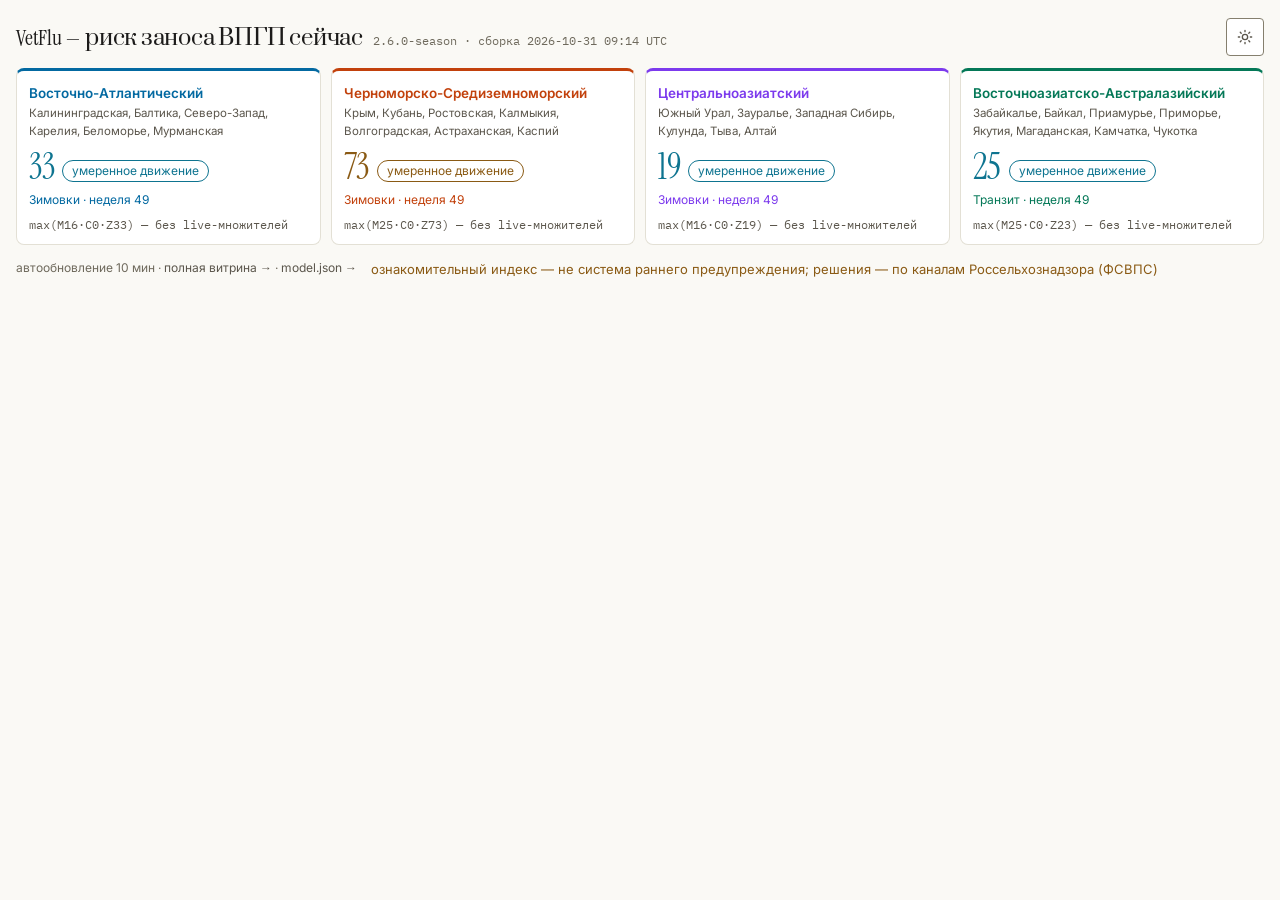
==== commit 7ff4c80e: "Task 223: волна фиксов QA 01-vetflu-hardqa — честный отказ model.json, палитра флайвеев для светлой " ====
--- a/risk/index.html
+++ b/risk/index.html
@@ -17,6 +17,10 @@
   /* Ядро — vet-ds; характер VetFlu — небесный акцент */
   :root {
     --ds-accent: #0e7490; --ds-accent-strong: #155e75; --ds-accent-ink: #f0f9ff;
+    /* П2 (QA 01-vetflu-hardqa): флайвейные цвета тема-зависимы — hex из model.json
+       рассчитан на тёмный фон (1.92–2.72:1 на белом); светлой теме — затемнённые
+       варианты тех же семейств (4.5–5.9:1 на surface, WCAG 1.4.3/1.4.11) */
+    --fw-ea: #0369a1; --fw-bsm: #c2410c; --fw-ca: #7c3aed; --fw-eaa: #047857;
     --bg: var(--ds-bg); --surface: var(--ds-surface); --surface2: var(--ds-surface2); --border: var(--ds-border);
     --text: var(--ds-text); --muted: var(--ds-muted); --faint: var(--ds-faint);
     --accent: var(--ds-accent); --red: var(--ds-red); --amber: var(--ds-amber);
@@ -24,6 +28,7 @@
   }
   [data-theme="dark"] {
     --ds-accent: #38bdf8; --ds-accent-strong: #7dd3fc; --ds-accent-ink: #06121c;
+    --fw-ea: #38bdf8; --fw-bsm: #fb923c; --fw-ca: #a78bfa; --fw-eaa: #34d399;
   }
   * { box-sizing: border-box; }
   :focus-visible { outline: 2px solid var(--accent); outline-offset: 2px; }
@@ -72,6 +77,9 @@
 const ESC = { "&": "&amp;", "<": "&lt;", ">": "&gt;" };
 const esc = (s) => String(s).replace(/[&<>]/g, (c) => ESC[c]);
 const CHAN = { transit: "Транзит", colonies: "Колонии", wintering: "Зимовки" };
+/* П2: флайвейный hex из model.json — тёмная тема; светлой — затемнённый вариант (CSS --fw-*) */
+const FW_COLOR = { ea: "var(--fw-ea)", bsm: "var(--fw-bsm)", ca: "var(--fw-ca)", eaa: "var(--fw-eaa)" };
+const fwColor = (f) => FW_COLOR[f.id] || f.color;
 const rColor = (v) => v >= 75 ? "var(--ds-red)" : v >= 45 ? "var(--ds-amber)" : v >= 15 ? "var(--accent)" : "var(--ds-faint)";
 function phase(v) { return v >= 75 ? "окно высокого риска" : v >= 45 ? "активный пролёт" : v >= 15 ? "умеренное движение" : "фон"; }
 async function tick() {
@@ -95,11 +103,11 @@
       const dec = live
         ? `max(M${s.m}·C${s.c}·Z${s.z}) × MW ${s.mw} × MB ${s.mb} × BP ${s.bp ?? 1} × WD ${s.wd ?? 1} × HG ${s.hg ?? 1}`
         : `max(M${s.m}·C${s.c}·Z${s.z}) — без live-множителей`;
-      return `<div class="fw" style="border-top-color:${f.color}">
-        <h2 style="color:${f.color}">${esc(f.label)}</h2>
+      return `<div class="fw" style="border-top-color:${fwColor(f)}">
+        <h2 style="color:${fwColor(f)}">${esc(f.label)}</h2>
         <div class="reg">${esc(f.regions)}</div>
         <div><span class="r" style="color:${rColor(v)}">${v}</span><span class="ph" style="color:${rColor(v)};border-color:${rColor(v)}">${esc(live && s.ph_r ? s.ph_r : s.ph)}</span></div>
-        <div class="chan" style="color:${f.color}">${esc(CHAN[s.chan] || s.chan)} · неделя ${w}</div>
+        <div class="chan" style="color:${fwColor(f)}">${esc(CHAN[s.chan] || s.chan)} · неделя ${w}</div>
         <div class="dec">${esc(dec)}</div>
       </div>`;
     }).join("");
--- a/vet-ds.css
+++ b/vet-ds.css
@@ -1,5 +1,5 @@
 /* ==========================================================================
-   vet-ds v2.3 «Научная периодика» — дизайн-система ветеринарной экосистемы
+   vet-ds v2.5.0 «Научная периодика» — дизайн-система ветеринарной экосистемы
    --------------------------------------------------------------------------
    v2.1:  редакционный слой — .ds-rule-double, .ds-dropcap, .ds-spark,
           .ds-overline--rule, .ds-masthead-meta, .ds-theme-toggle--labeled
@@ -45,7 +45,7 @@
           автоматически). Закрывает слепую зону «акцент-как-текст»:
           чистый акцент как текст = 4.38:1 на беж (root), 3.94 на гра--
           фите (dark), 3.7 на тинтах бейджей — .ds-overline b, .ds-fn,
-          .ds-badge, .ds-hub a.on, .ds-link:hover теперь на тушы; P=76
+          .ds-badge, .ds-hub a.on, .ds-link:hover теперь на туше; P=76
           root/form (худшая 5.13), P=64 dark (худшая 4.84), C — чистая
           бирюза (5.57). Гейт: contrast_v2 разбирает var()/color-mix.
    v2.4:  ПОЛЕВОЙ РЕЖИМ — шестая и седьмая темы. [data-theme="field"]
@@ -68,6 +68,46 @@
           :popover-open. Урок QA: @supports (popover: popover) — ложь
           даже в свежих Chromium (HTML-атрибут ≠ CSS-свойство).
           Повод: код-ревью Task 178 («сайты тоже»).
+   v2.4.2: хвост аудита 183 (Task 184) — фокус в один канон: .ds-btn
+           больше не гасит чернильный контур блока 18 собственным
+           box-shadow (дубль v2.3-эпохи, :514/:1072 — последний настоящий
+           дубль селектора ядра); блок 24 вкладывает и полевые секции —
+           section[data-theme="field"/"night"] получают фон/радиус/
+           паддинг (containment без inline-костылей — example.html
+           почищен); стрелка .ds-select переопределена для field
+           (#524D45) и night (#A2957B — 5.47:1, прежде наследовала
+           корневую 3.20:1); gate.yml: push-ветка починена (ain] →
+           [main]), dart-срез gen/ds_tokens.g.dart гейтится diff-ом.
+   v2.5.0: прожарка внешним аудитом (Task 197) — один релиз закрывает
+           всё найденное, без последующих точечных патчей. BLOCKER:
+           color-mix() жил в 30 декларациях без единого фолбэка —
+           прозрачный sticky-бар .ds-header, исчезающие бейджи, ЧЁРНАЯ
+           клякса .ds-spark__area, молчаливая потеря слоя туши → двойные
+           декларации (литерал ДО color-mix) + @supports-слой токенов
+           (блок 25a). MAJOR CSS: стрелка селекта формуляра (шортхэнд
+           background её стирал), print-переанкорка чернил/статусов/туш
+           (primary тёмных тем печатались чёрным-по-чёрному, пастели на
+           бумаге ~2:1), .ds-ba pan-y (палец на изображении не блокирует
+           страницу), .ds-toast скрыт без .show (висел вечно), reset
+           a.ds-card, канон §18 расширен хабом/тогглом/хендлами.
+           MAJOR цвет: статусные туши --ds-{status}-text (рецепт v2.3.4,
+           худшая 4.61; поле — закон 7:1, 7.28+), границы §1.4.11 на
+           border-strong/сплошные (тинты 35–45% давали 1.63–2.50),
+           rule A-dark #6E685C→#726C5E (нулевая кромка 3.002), rule
+           ночи #E6DAC2→#71694F (закон v2.1.1 «rule ≠ text» дошёл до
+           ночи). MINOR: фокус field 3px, двойная индикация формуляра,
+           containment светлой секции, защитный пиннинг акцента
+           формуляра в тёмных оболочках (scoped), тоггл знает ночь,
+           fade хаба/табов на мобиле, ellipsis меты, transform у
+           сноски-поповера, поля 16px на ≤640 (iOS-зум), тап-таргет
+           сноски, .ds-chip.on, PRM гасит View Transitions, print одним
+           блоком + skeleton:none, --ds-shadow-in удалён (мёртвый токен).
+           Гейты: contrast_v2 — туши статусов × поверхности × композиты
+           «свой тинт 12%/8% × surface2» + print-псевдотема (M2);
+           tokens.json/dart-срез — 5 статус-туш; a11y_gate — хаб/хендлы.
+           Flutter-слайды дизайн-токенов НЕ пушатся: rule ночи меняет
+           golden-кадры ветэко (darkTextPlaceholder) — отдельная волна
+           с регенерацией золотых.
    Один файл: токены + компоненты. Подключается витриной как копия
    (репо приватное — CDN недоступен) или git submodule.
 
@@ -104,7 +144,15 @@
    - заголовки-витрины: serif-дисплей (--ds-font-display), курсивный акцент — em;
    - бан-лист: glassmorphism, mesh-градиенты, блобы, radius > 10px,
      эмодзи в UI, свечения вокруг текста;
-   - движение: --ds-dur/--ds-ease, единые для всех переходов.
+   - движение: --ds-dur/--ds-ease, единые для всех переходов;
+   - color-mix() всегда несёт фолбэк: обычные свойства — двойной
+     декларацией (литерал ДО color-mix), токены — @supports-слоем
+     (блок 25a); витрина, пиннящая --ds-accent, обязана переопределить
+     и фолбэк-литерал своей туши (комментарий блока «Витрина-характер»);
+   - статус никогда не передаётся только оттенком: рядом с .ds-dot
+     обязан стоять глиф (✓ ✗ ⚠) или подпись — дейтеранопия сливает
+     red/amber/green в один оливовый (ΔE76 0.5 между ними);
+   - ядро требует box-sizing: border-box (reset витрины; само не ставит).
    ========================================================================== */
 
 /* --------------------------------------------------------------------------
@@ -145,8 +193,20 @@
                         бейджей; чистый акцент давал 3.7–4.4). Заливки/графика —
                         по-прежнему чистый --ds-accent */
 
+  /* -- Статусные туши (v2.5, прожарка §3.1) ----------------------------------
+     Статус-как-текст на СВОИХ тинтах (бейджи, ноты) — тот же рецепт, что
+     у акцент-туши v2.3.4: разводится чернилами СВОЕЙ темы, характер едет
+     сам. Чистые статусы, проходящие AA на само-тинтах, туш не получают
+     (root: red 4.67, blue 4.81 — чистые). Гейт: статус-тушь × поверхности
+     × композиты «свой тинт 12%/8% × surface2» (бейдж/нота) */
+  --ds-red-text:    var(--ds-red);
+  --ds-green-text:  color-mix(in srgb, var(--ds-green)  87%, var(--ds-text) 13%);   /* #416936 */
+  --ds-amber-text:  color-mix(in srgb, var(--ds-amber)  93%, var(--ds-text)  7%);   /* #825614 */
+  --ds-orange-text: color-mix(in srgb, var(--ds-orange) 87%, var(--ds-text) 13%);   /* #994718 */
+  --ds-blue-text:   var(--ds-blue);
+
   /* -- Типографика: голос системы ------------------------------------------- */
-  --ds-font-display: "Instrument Serif", Georgia, "Times New Roman", serif;
+  --ds-font-display: "Instrument Serif", "Prata", Georgia, "Times New Roman", serif;
   --ds-font-sans: "Inter", ui-sans-serif, -apple-system, "Segoe UI", Roboto,
                   "Helvetica Neue", Arial, sans-serif;
   --ds-font-mono: "IBM Plex Mono", ui-monospace, "SF Mono", "Cascadia Mono",
@@ -175,7 +235,6 @@
 
   /* -- Тени (бумага: мягкий ambient) ----------------------------------------- */
   --ds-shadow:    0 1px 2px rgba(28,27,26,.05), 0 10px 28px rgba(28,27,26,.06);
-  --ds-shadow-in: inset 0 1px 0 rgba(255,255,255,.6);
 
   /* -- Движение (единая спецификация) ---------------------------------------- */
   --ds-dur:  160ms;
@@ -197,7 +256,9 @@
   --ds-border:    #3F3A32;
   --ds-border-strong: #857F6E; /* v2.3.3: ≥3:1 на худшей поверхности #34302A (3.28) — единая
                               «сепия-тушь» сильных рамок в свете и ночи (было #554E44 = 1.60–2.02) */
-  --ds-rule:      #6E685C;   /* ~3:1 на bg: линейка читается, но не «белая полоса» (НЕ --ds-text!) */
+  --ds-rule:      #726C5E;   /* v2.5 (§3.3): было #6E685C — кромка 3.002, запас
+                              по построению нулевой; × bg 3.18 — линейка,
+                              а не полоса (НЕ --ds-text!) */
 
   --ds-text:      #EDE9E0;   /* 13.7:1 */
   --ds-muted:     #B8B1A3;   /* 7.8:1 */
@@ -218,8 +279,15 @@
                         (3.4–3.9) — разводим сильнее, к белому чернилу;
                         худшая 4.84:1 на тинте бейджа */
 
+  /* v2.5: green 4.67 / amber 4.60 — чистые проходят на само-тинтах;
+     red/orange/blue разводим к чернилу (худшие 4.61–4.66) */
+  --ds-red-text:    color-mix(in srgb, var(--ds-red)    77%, var(--ds-text) 23%);   /* #e99380 */
+  --ds-green-text:  var(--ds-green);
+  --ds-amber-text:  var(--ds-amber);
+  --ds-orange-text: color-mix(in srgb, var(--ds-orange) 84%, var(--ds-text) 16%);   /* #e29966 */
+  --ds-blue-text:   color-mix(in srgb, var(--ds-blue)   91%, var(--ds-text)  9%);   /* #8cafce */
+
   --ds-shadow:    0 1px 2px rgba(0,0,0,.3), 0 8px 24px rgba(0,0,0,.22);
-  --ds-shadow-in: inset 0 1px 0 rgba(255,255,255,.04);
 }
 
 /* --------------------------------------------------------------------------
@@ -255,8 +323,15 @@
                         бейджа на surface2); характеры (циан лабораторий)
                         наследуют автоматически через var() */
 
+  /* v2.5: в C ниже AA на само-тинтах только red — разводим его;
+     остальные чистые */
+  --ds-red-text:    color-mix(in srgb, var(--ds-red)    85%, var(--ds-text) 15%);   /* #e57a6c */
+  --ds-green-text:  var(--ds-green);
+  --ds-amber-text:  var(--ds-amber);
+  --ds-orange-text: var(--ds-orange);
+  --ds-blue-text:   var(--ds-blue);
+
   --ds-shadow:    0 1px 2px rgba(0,0,0,.35), 0 8px 24px rgba(0,0,0,.25);
-  --ds-shadow-in: inset 0 1px 0 rgba(255,255,255,.03);
 }
 
 /* 1c. Обратная совместимость v0.1: витрины со старым атрибутом светлой темы */
@@ -301,9 +376,16 @@
                      /* полевая туша P=56 (#782a16, худшая 7.18 на тинте):
                         акцент-как-текст на солнце — тоже AAA */
 
+  /* v2.5 (§3.1): полевой закон 7:1 распространён на статусы — туши
+     разведены до 7.28–7.42 на само-тинтах */
+  --ds-red-text:    color-mix(in srgb, var(--ds-red)    65%, var(--ds-text) 35%);   /* #7b1f18, 7.31 */
+  --ds-green-text:  color-mix(in srgb, var(--ds-green)  56%, var(--ds-text) 44%);   /* #314927, 7.35 */
+  --ds-amber-text:  color-mix(in srgb, var(--ds-amber)  60%, var(--ds-text) 40%);   /* #5b3d12, 7.28 */
+  --ds-orange-text: color-mix(in srgb, var(--ds-orange) 56%, var(--ds-text) 44%);   /* #693314, 7.42 */
+  --ds-blue-text:   color-mix(in srgb, var(--ds-blue)   65%, var(--ds-text) 35%);   /* #284460, 7.35 */
+
   /* солнце смывает тени — плоскость как у формуляра (print-паттерн) */
   --ds-shadow:    none;
-  --ds-shadow-in: none;
 
   /* фокус толще: 5px контур — на солнце 4px теряется в блике */
   --ds-focus: 0 0 0 2px var(--ds-bg), 0 0 0 5px var(--ds-accent);
@@ -323,7 +405,10 @@
   --ds-surface2:  #262017;
   --ds-border:    #3A3428;
   --ds-border-strong: #8A8270;  /* 4.23 худшая — тёплой стали хватает */
-  --ds-rule:      #E6DAC2;
+  --ds-rule:      #71694F;   /* v2.5: закон v2.1.1 «rule ≠ text» дошёл до ночи —
+                              прежний #E6DAC2 = сами чернила (11.7:1 = «белые
+                              полосы»); тёплая линейка 3.4:1 на bg, синий —
+                              наименьший канал, как у всех токенов ночи */
 
   --ds-text:      #E6DAC2;   /* 11.7:1 — тёплые чернила */
   --ds-muted:     #C2B599;   /* 7.96:1 — тоже за полевым порогом 7 */
@@ -345,8 +430,14 @@
                      /* ночная туша почти чистый янтарь (худшая 6.33 на тинте):
                         разводить сильнее незачем — глаз ночью и так контрастный */
 
+  /* v2.5: ночи туши статусов не нужны — чистые на само-тинтах 4.65–7.19 */
+  --ds-red-text:    var(--ds-red);
+  --ds-green-text:  var(--ds-green);
+  --ds-amber-text:  var(--ds-amber);
+  --ds-orange-text: var(--ds-orange);
+  --ds-blue-text:   var(--ds-blue);
+
   --ds-shadow:    0 1px 2px rgba(0,0,0,.55), 0 8px 24px rgba(0,0,0,.45);
-  --ds-shadow-in: inset 0 1px 0 rgba(232,218,194,.05);
 
   --ds-focus: 0 0 0 2px var(--ds-bg), 0 0 0 4px var(--ds-accent);
 }
@@ -425,7 +516,9 @@
   max-width: 62ch;
 }
 
-/* фактура лабноты: точечная сетка для hero-зон (тон, не декор-градиент) */
+/* фактура лабноты: точечная сетка для hero-зон (тон, не декор-градиент).
+   v2.5: единственный color-mix БЕЗ фолбэка — чистый декор, в браузерах
+   без color-mix деградирует в ровный фон (допустимо, задокументировано) */
 .ds-bg-dots {
   background-image: radial-gradient(
     circle,
@@ -466,7 +559,10 @@
   stroke-linejoin: round;
   vector-effect: non-scaling-stroke;
 }
-.ds-spark__area { fill: color-mix(in srgb, var(--ds-accent) 10%, transparent); }
+.ds-spark__area {
+  fill: transparent;   /* v2.5 BLOCKER: фолбэк — иначе fill сбрасывается в ЧЁРНЫЙ */
+  fill: color-mix(in srgb, var(--ds-accent) 10%, transparent);
+}
 .ds-spark__end { fill: var(--ds-accent); }
 
 /* оверлайн-разделитель секции: «№ 128 · 24 октября» + линейка до края */
@@ -510,8 +606,12 @@
               border-color var(--ds-dur) var(--ds-ease),
               color var(--ds-dur) var(--ds-ease);
 }
-.ds-btn:hover { background: var(--ds-surface2); border-color: var(--ds-text); }
-.ds-btn:focus-visible { outline: none; box-shadow: var(--ds-focus); }
+.ds-btn:hover:not(:disabled):not([aria-disabled="true"]) {
+  background: var(--ds-surface2); border-color: var(--ds-text);
+}
+/* v2.4.2: собственный box-shadow-фокус снят — кнопка живёт общим
+   чернильным контуром блока 18 (дубль селектора .ds-btn:focus-visible
+   на :514/:1072 был последним настоящим дублем ядра, аудит 183-С4) */
 .ds-btn:active { transform: translateY(1px); }
 .ds-btn:disabled, .ds-btn[aria-disabled="true"] {
   opacity: .45; cursor: not-allowed; transform: none;
@@ -522,7 +622,7 @@
   border-color: var(--ds-accent);
   color: var(--ds-accent-ink);
 }
-.ds-btn--primary:hover {
+.ds-btn--primary:hover:not(:disabled):not([aria-disabled="true"]) {
   background: var(--ds-accent-strong);
   border-color: var(--ds-accent-strong);
   color: var(--ds-accent-ink);
@@ -530,10 +630,11 @@
 
 .ds-btn--danger {
   background: transparent;
-  border-color: color-mix(in srgb, var(--ds-red) 45%, transparent);
-  color: var(--ds-red);
-}
-.ds-btn--danger:hover {
+  border-color: var(--ds-red);   /* v2.5 §1.4.11: сплошная — тинт 45% давал 2.02–2.24 */
+  color: var(--ds-red-text);     /* v2.5 §3.1: туш — чистая на тинтах 3.7–4.4 */
+}
+.ds-btn--danger:hover:not(:disabled):not([aria-disabled="true"]) {
+  background: var(--ds-surface2);   /* v2.5 BLOCKER: фолбэк без color-mix */
   background: color-mix(in srgb, var(--ds-red) 12%, transparent);
   border-color: var(--ds-red);
 }
@@ -543,7 +644,7 @@
   border-color: transparent;
   color: var(--ds-muted);
 }
-.ds-btn--ghost:hover {
+.ds-btn--ghost:hover:not(:disabled):not([aria-disabled="true"]) {
   background: var(--ds-surface2);
   border-color: transparent;
   color: var(--ds-text);
@@ -557,7 +658,7 @@
   padding: 0;
   color: var(--ds-muted);
 }
-.ds-btn--icon:hover { color: var(--ds-text); }
+.ds-btn--icon:hover:not(:disabled):not([aria-disabled="true"]) { color: var(--ds-text); }
 
 /* --------------------------------------------------------------------------
    4. Карточки и панели
@@ -575,6 +676,10 @@
 .ds-card--pad-l { padding: var(--ds-space-5); }
 .ds-card--flat { border-color: transparent; box-shadow: var(--ds-shadow); }
 .ds-card--flat:hover { transform: translateY(-1px); box-shadow: var(--ds-shadow); }
+
+/* v2.5 (M5): a.ds-card сбрасывает UA-стили ссылки — синий текст и
+   подчёркивание всего содержимого в компонент не входят */
+a.ds-card, a.ds-card:visited { color: inherit; text-decoration: none; }
 
 .ds-card__title {
   font-size: var(--ds-text-m);
@@ -629,13 +734,27 @@
 }
 a.ds-chip:hover { border-color: var(--ds-text); color: var(--ds-text); }
 
-.ds-chip--red    { color: var(--ds-red);    border-color: color-mix(in srgb, var(--ds-red)    35%, transparent); }
-.ds-chip--green  { color: var(--ds-green);  border-color: color-mix(in srgb, var(--ds-green)  35%, transparent); }
-.ds-chip--amber  { color: var(--ds-amber);  border-color: color-mix(in srgb, var(--ds-amber)  35%, transparent); }
-.ds-chip--orange { color: var(--ds-orange); border-color: color-mix(in srgb, var(--ds-orange) 35%, transparent); }
-.ds-chip--blue   { color: var(--ds-blue);   border-color: color-mix(in srgb, var(--ds-blue)   35%, transparent); }
-
-/* компактный бейдж (заливка тоном статуса) */
+/* v2.5 (MINOR 12): выбранное состояние чипа-фильтра (HIG §6 —
+   состояние существует всегда): .on или aria-pressed="true" */
+.ds-chip.on, .ds-chip[aria-pressed="true"] {
+  background: var(--ds-surface2);
+  border-color: var(--ds-text);
+  color: var(--ds-text);
+}
+
+/* v2.5 §1.4.11: граница статусных чипов — border-strong (тинт 35% давал
+   1.63–2.35 на поверхностях); статусная идентичность живёт в ТЕКСТЕ
+   (чистые статусы — AA на поверхностях) и/или ds-dot */
+.ds-chip--red    { color: var(--ds-red);    border-color: var(--ds-border-strong); }
+.ds-chip--green  { color: var(--ds-green);  border-color: var(--ds-border-strong); }
+.ds-chip--amber  { color: var(--ds-amber);  border-color: var(--ds-border-strong); }
+.ds-chip--orange { color: var(--ds-orange); border-color: var(--ds-border-strong); }
+.ds-chip--blue   { color: var(--ds-blue);   border-color: var(--ds-border-strong); }
+
+/* компактный бейдж (заливка тоном статуса). v2.5: текст — статусная
+   ТУШЬ (чистые статусы на тинтах давали 3.7–4.4), заливка — двойной
+   декларацией (BLOCKER: без color-mix бейдж читается текстом без
+   пилюли, а не теряется); +orange/+blue — симметрия API (прожарка, NIT) */
 .ds-badge {
   display: inline-flex;
   align-items: center;
@@ -645,14 +764,20 @@
   font-size: var(--ds-text-xs);
   font-weight: 700;
   line-height: 1.4;
+  background: transparent;
   background: color-mix(in srgb, var(--ds-accent) 12%, transparent);
   color: var(--ds-accent-text);
 }
-.ds-badge--red    { background: color-mix(in srgb, var(--ds-red)    12%, transparent);    color: var(--ds-red); }
-.ds-badge--green  { background: color-mix(in srgb, var(--ds-green)  12%, transparent);  color: var(--ds-green); }
-.ds-badge--amber  { background: color-mix(in srgb, var(--ds-amber)  12%, transparent);  color: var(--ds-amber); }
-
-/* статусная точка */
+.ds-badge--red    { background: transparent; background: color-mix(in srgb, var(--ds-red)    12%, transparent);    color: var(--ds-red-text); }
+.ds-badge--green  { background: transparent; background: color-mix(in srgb, var(--ds-green)  12%, transparent);  color: var(--ds-green-text); }
+.ds-badge--amber  { background: transparent; background: color-mix(in srgb, var(--ds-amber)  12%, transparent);  color: var(--ds-amber-text); }
+.ds-badge--orange { background: transparent; background: color-mix(in srgb, var(--ds-orange) 12%, transparent); color: var(--ds-orange-text); }
+.ds-badge--blue   { background: transparent; background: color-mix(in srgb, var(--ds-blue)   12%, transparent);   color: var(--ds-blue-text); }
+
+/* статусная точка. v2.5: +orange/+blue (симметрия API). ТОЧКА —
+   единственный hue-only носитель статуса: закон ядра требует рядом
+   глиф (✓ ✗ ⚠) или подпись — дейтеранопия сливает red/amber/green
+   в один оливовый (ΔE76 0.5) */
 .ds-dot {
   width: 8px; height: 8px;
   border-radius: 50%;
@@ -662,6 +787,8 @@
 .ds-dot--red { background: var(--ds-red); }
 .ds-dot--green { background: var(--ds-green); }
 .ds-dot--amber { background: var(--ds-amber); }
+.ds-dot--orange { background: var(--ds-orange); }
+.ds-dot--blue { background: var(--ds-blue); }
 
 /* --------------------------------------------------------------------------
    6. Формы (фильтры витрин)
@@ -692,6 +819,10 @@
   border-color: var(--ds-accent);
   box-shadow: var(--ds-focus);
 }
+/* КОНТРАКТ стрелок (v2.5, прожарка §6.5): stroke каждой data-URI ниже =
+   faint-токен ЕЁ темы (root #6E695C, dark #9E9789, C #939EA9, field #524D45,
+   night #A2957B; формуляр — свой блок §25). Гейт контраста видит faint ×
+   поверхности, но не hex внутри URI — правя токен, правь и стрелку */
 .ds-select {
   appearance: none;
   padding-right: var(--ds-space-6);
@@ -704,6 +835,15 @@
 }
 [data-theme="instrument"] .ds-select {
   background-image: url("data:image/svg+xml,%3Csvg xmlns='http://www.w3.org/2000/svg' width='12' height='12' viewBox='0 0 24 24' fill='none' stroke='%23939EA9' stroke-width='2' stroke-linecap='round'%3E%3Cpath d='m6 9 6 6 6-6'/%3E%3C/svg%3E");
+}
+/* v2.4.2: полевые стрелки — прежде тема наследовала корневую (#6E695C:
+   на ночном #16130E лишь 3.20:1 — небуквенная графика §1.4.11 у самой
+   кромки); каждой теме — своя, по её faint-токену, как у dark/instrument */
+[data-theme="field"] .ds-select {
+  background-image: url("data:image/svg+xml,%3Csvg xmlns='http://www.w3.org/2000/svg' width='12' height='12' viewBox='0 0 24 24' fill='none' stroke='%23524D45' stroke-width='2' stroke-linecap='round'%3E%3Cpath d='m6 9 6 6 6-6'/%3E%3C/svg%3E");
+}
+[data-theme="night"] .ds-select {
+  background-image: url("data:image/svg+xml,%3Csvg xmlns='http://www.w3.org/2000/svg' width='12' height='12' viewBox='0 0 24 24' fill='none' stroke='%23A2957B' stroke-width='2' stroke-linecap='round'%3E%3Cpath d='m6 9 6 6 6-6'/%3E%3C/svg%3E");
 }
 
 .ds-kbd {
@@ -758,7 +898,9 @@
   gap: var(--ds-space-3);
   height: 52px;
   padding: 0 var(--ds-space-4);
+  background: var(--ds-bg);   /* v2.5 BLOCKER: фолбэк — иначе прозрачный sticky-бар */
   background: color-mix(in srgb, var(--ds-bg) 86%, transparent);
+  -webkit-backdrop-filter: saturate(1.4) blur(10px);   /* Safari ≤ 17 */
   backdrop-filter: saturate(1.4) blur(10px);
   border-bottom: 1px solid var(--ds-border);
 }
@@ -817,7 +959,9 @@
   width: 52px; height: 52px; flex: none;
   display: grid; place-items: center;
   color: var(--ds-accent);
+  background: transparent;                                      /* v2.5 BLOCKER: фолбэк */
   background: color-mix(in srgb, var(--ds-accent) 12%, transparent);
+  border: 1px solid currentColor;                               /* фолбэк: цвет = --ds-accent */
   border: 1px solid color-mix(in srgb, var(--ds-accent) 35%, transparent);
   border-radius: var(--ds-radius);
 }
@@ -854,11 +998,12 @@
 }
 .ds-hub a:hover {
   color: var(--ds-text);
-  border-color: color-mix(in srgb, var(--ds-muted) 40%, transparent);
+  border-color: var(--ds-border-strong);   /* v2.5 §1.4.11: muted 40% давал 1.92–2.45 */
 }
 .ds-hub a.on, .ds-hub a[aria-current="page"] {
   color: var(--ds-accent-text);
-  border-color: color-mix(in srgb, var(--ds-accent) 45%, transparent);
+  border-color: var(--ds-accent);           /* v2.5 §1.4.11: сплошная — тинт 45% давал 1.86–2.50 */
+  background: transparent;                  /* v2.5 BLOCKER: фолбэк без color-mix */
   background: color-mix(in srgb, var(--ds-accent) 12%, transparent);
 }
 
@@ -903,43 +1048,64 @@
   margin: 0 0 var(--ds-space-4);
 }
 
-/* уведомление-полоса */
+/* уведомление-полоса. v2.5: текст — статусная ТУШЬ (чистые на тинтах
+   3.7–4.4), граница — border-strong (§1.4.11: amber 35% давал 1.78–2.73;
+   идентичность ноты несут текст и фон), заливка — двойной декларацией;
+   +--err/--ok — симметрия API (прожарка, NIT) */
 .ds-note {
   display: flex;
   gap: var(--ds-space-2);
   align-items: flex-start;
   padding: var(--ds-space-3) var(--ds-space-4);
   border-radius: var(--ds-radius-s);
-  border: 1px solid color-mix(in srgb, var(--ds-amber) 35%, transparent);
+  border: 1px solid var(--ds-border-strong);
+  background: transparent;
   background: color-mix(in srgb, var(--ds-amber) 8%, transparent);
-  color: var(--ds-amber);
+  color: var(--ds-amber-text);
   font-size: var(--ds-text-s);
 }
 .ds-note--info {
-  border-color: color-mix(in srgb, var(--ds-blue) 35%, transparent);
+  background: transparent;
   background: color-mix(in srgb, var(--ds-blue) 8%, transparent);
-  color: var(--ds-blue);
+  color: var(--ds-blue-text);
+}
+.ds-note--err {
+  background: transparent;
+  background: color-mix(in srgb, var(--ds-red) 8%, transparent);
+  color: var(--ds-red-text);
+}
+.ds-note--ok {
+  background: transparent;
+  background: color-mix(in srgb, var(--ds-green) 8%, transparent);
+  color: var(--ds-green-text);
 }
 
 /* --------------------------------------------------------------------------
    10. Тема-тоггл (паттерн витрин: light <-> dark)
    -------------------------------------------------------------------------- */
 .ds-theme-toggle { display: inline-flex; }
+button.ds-theme-toggle { cursor: pointer; }   /* v2.5 (M6): не подразумевается .ds-btn--icon-компосом */
 .ds-theme-toggle svg { width: 16px; height: 16px; }
 [data-theme="dark"] .ds-theme-toggle .ds-theme-toggle__sun,
-[data-theme="instrument"] .ds-theme-toggle .ds-theme-toggle__sun { display: none; }
+[data-theme="instrument"] .ds-theme-toggle .ds-theme-toggle__sun,
+[data-theme="night"] .ds-theme-toggle .ds-theme-toggle__sun { display: none; }
 .ds-theme-toggle .ds-theme-toggle__moon { display: none; }
 [data-theme="dark"] .ds-theme-toggle .ds-theme-toggle__moon,
-[data-theme="instrument"] .ds-theme-toggle .ds-theme-toggle__moon { display: block; }
+[data-theme="instrument"] .ds-theme-toggle .ds-theme-toggle__moon,
+[data-theme="night"] .ds-theme-toggle .ds-theme-toggle__moon { display: block; }
 
 /* вариант с подписью (юзер-фидбек: иконка-одиночка терялась среди метаданных):
-   иконка и слово = ЦЕЛЬ переключения — [☾ тёмная] на светлом, [☀ светлая] на тёмном */
+   иконка и слово = ЦЕЛЬ переключения — [☾ тёмная] на светлом, [☀ светлая] на тёмном.
+   v2.5 (MINOR 6): ночь — тоже тёмная (прежде в ночной секции обещала «тёмную»);
+   поле честно обещает «тёмную» — оно светлое */
 .ds-theme-toggle--labeled .ds-theme-toggle__sun { display: none; }
 [data-theme="dark"] .ds-theme-toggle--labeled .ds-theme-toggle__sun,
-[data-theme="instrument"] .ds-theme-toggle--labeled .ds-theme-toggle__sun { display: block; }
+[data-theme="instrument"] .ds-theme-toggle--labeled .ds-theme-toggle__sun,
+[data-theme="night"] .ds-theme-toggle--labeled .ds-theme-toggle__sun { display: block; }
 .ds-theme-toggle--labeled .ds-theme-toggle__moon { display: block; }
 [data-theme="dark"] .ds-theme-toggle--labeled .ds-theme-toggle__moon,
-[data-theme="instrument"] .ds-theme-toggle--labeled .ds-theme-toggle__moon { display: none; }
+[data-theme="instrument"] .ds-theme-toggle--labeled .ds-theme-toggle__moon,
+[data-theme="night"] .ds-theme-toggle--labeled .ds-theme-toggle__moon { display: none; }
 .ds-theme-toggle--labeled .ds-theme-toggle__label {
   font-family: var(--ds-font-mono);
   font-size: var(--ds-text-xs);
@@ -948,7 +1114,8 @@
 }
 .ds-theme-toggle--labeled .ds-theme-toggle__label::after { content: "тёмная"; }
 [data-theme="dark"] .ds-theme-toggle--labeled .ds-theme-toggle__label::after,
-[data-theme="instrument"] .ds-theme-toggle--labeled .ds-theme-toggle__label::after { content: "светлая"; }
+[data-theme="instrument"] .ds-theme-toggle--labeled .ds-theme-toggle__label::after,
+[data-theme="night"] .ds-theme-toggle--labeled .ds-theme-toggle__label::after { content: "светлая"; }
 
 @media (prefers-reduced-motion: reduce) {
   .ds-btn, .ds-card, .ds-chip, .ds-table tbody tr { transition: none; }
@@ -989,7 +1156,8 @@
 }
 .ds-page-btn {
   appearance: none; cursor: pointer;
-  border: 1px solid var(--ds-border); background: var(--ds-surface);
+  border: 1px solid var(--ds-border-strong);   /* v2.5 §1.4.11: idle 1.17–1.47 → border-strong (hover уже на нём) */
+  background: var(--ds-surface);
   border-radius: var(--ds-radius-s); color: var(--ds-text);
   font: 500 var(--ds-text-m)/1 var(--ds-font-sans);
   padding: 6px 10px; min-width: 32px; text-align: center;
@@ -1068,11 +1236,17 @@
 
 /* -- 18. Фокус — чернильный контур -------------------------------------------- */
 /* Карточки-ссылки — focus-visible; :focus-within убран (урок exp-form): иначе
-   фокус в инпуте обводит рамкой всю карточку — шум вместо навигации. */
+   фокус в инпуте обводит рамкой всю карточку — шум вместо навигации.
+   v2.5 (M6, прожарка): канон расширен — ГЛАВНАЯ навигация .ds-hub a (прежде
+   вне канона!), тоггл темы (зависимость от .ds-btn--icon была только в
+   комментарии), хендл/кноб до-после (M3). Инпуты остаются на кольце
+   --ds-focus + контуре; двойная индикация снята у формуляра (§25). */
 .ds-tabs :focus-visible, .ds-page-btn:focus-visible, .ds-btn:focus-visible,
 .ds-input:focus-visible, .ds-select:focus-visible, .ds-textarea:focus-visible,
 .ds-chip:focus-visible, .ds-link:focus-visible, a.ds-card:focus-visible,
-.ds-card[tabindex]:focus-visible {
+.ds-card[tabindex]:focus-visible,
+.ds-hub a:focus-visible, .ds-theme-toggle:focus-visible,
+.ds-ba__handle:focus-visible, .ds-ba__knob:focus-visible {
   outline: 2px solid var(--ds-accent);
   outline-offset: 2px;
 }
@@ -1087,40 +1261,22 @@
 }
 
 /* -- 20. Печать ---------------------------------------------------------------- */
-@media print {
-  /* все голоса переанкориваются на бумагу, включая form и light (иначе формуляр
-     печатался бы с бежевой заливкой при включённых «фонах печати»).
-     v2.3.2: section[data-theme="form"] добавлен с ПОВЫШЕННОЙ специфичностью —
-     блок §25 стоит ниже по файлу, и при равной специфичности бежевый --ds-bg
-     побеждал print-переанкорку (нашли print-гейтом vettools, Task 170) */
-  :root, [data-theme="light"], [data-theme="dark"], [data-theme="instrument"],
-  [data-theme="form"], section[data-theme="form"],
-  [data-theme="field"], section[data-theme="field"],
-  [data-theme="night"], section[data-theme="night"] {
-    color-scheme: light;
-    --ds-bg: #FFFFFF; --ds-surface: #FFFFFF; --ds-surface2: #F5F4F0;
-    --ds-border: #CCCCCC; --ds-border-strong: #999999; --ds-rule: #1C1B1A;
-    --ds-text: #1C1B1A; --ds-muted: #444444; --ds-faint: #555555;
-    --ds-shadow: none; --ds-accent: #1C1B1A; --ds-accent-strong: #1C1B1A;
-  }
-  body { background: #fff !important; }
-  .ds-hub, .ds-theme-toggle, .ds-theme-toggle--labeled,
-  .ds-pagination, .ds-tabs, .ds-btn--icon,
-  .ds-ba, .ds-toast, .ds-dl, input[type="range"] { display: none !important; }
-  .ds-card, .ds-masthead { box-shadow: none !important; break-inside: avoid; }
-  a.ds-link { color: #1C1B1A !important; text-decoration: none; }
-  a.ds-link[href^="http"]::after {
-    content: " (" attr(href) ")";
-    font: 9.5px/1.4 var(--ds-font-mono); color: #666; word-break: break-all;
-  }
-  .ds-skeleton { animation: none; background: var(--ds-border); }
-}
+/* v2.5 (прожарка): блок ПЕРЕЕХАЛ вниз — за формулярной темой §25 и слоем
+   фолбэков 25a, чтобы бумажная переанкорка побеждала литерали фолбэков
+   в print+no-color-mix (порядок каскада); оба print-блока ядра слиты
+   в один (MINOR 14). Содержимое — см. новое место ниже. */
 
 /* -- 21. Before/After — дергалка сравнения ------------------------------------- */
 .ds-ba {
   position: relative; overflow: hidden;
   border: 1px solid var(--ds-border); border-radius: var(--ds-radius);
-  user-select: none; touch-action: none;
+  user-select: none;
+  /* v2.5 (M3, прожарка): контейнер пускает вертикальный скролл страницы —
+     палец на изображении больше не блокирует её; дергалка — только за
+     хендл/кноб (touch-action: none там). A11y-контракт (долг витрины):
+     хендл — tabindex="0" + role="slider" + aria-valuenow/min/max;
+     фокус — канон §18 */
+  touch-action: pan-y;
   background: var(--ds-surface2);
 }
 .ds-ba img { display: block; width: 100%; height: auto; pointer-events: none; -webkit-user-drag: none; user-select: none; }
@@ -1133,6 +1289,7 @@
   position: absolute; top: 0; bottom: 0; left: var(--ds-ba-pos, 50%);
   width: 2px; background: var(--ds-accent); cursor: ew-resize;
   transform: translateX(-1px);
+  touch-action: none;   /* v2.5 (M3): захват — только здесь */
 }
 .ds-ba__knob {
   position: absolute; top: 50%; left: 50%;
@@ -1143,6 +1300,7 @@
   font: 700 13px/1 var(--ds-font-sans);
   box-shadow: var(--ds-shadow);
   cursor: ew-resize;
+  touch-action: none;   /* v2.5 (M3) */
 }
 .ds-ba__label {
   position: absolute; top: var(--ds-space-3); z-index: 2;
@@ -1156,9 +1314,8 @@
 .ds-ba__label--r { right: var(--ds-space-3); }
 
 /* -- 22. Кириллический дисплей-фолбэк ------------------------------------------- */
-:root {
-  --ds-font-display: "Instrument Serif", "Prata", Georgia, "Times New Roman", serif;
-}
+/* v2.5 (NIT, прожарка): :root-дубль блока 22 умер — Prata вписан в шкалу
+   блока 1 (--ds-font-display); @font-face остаются здесь */
 
 /* -- 23. Prata самохостом (OFL, 32 КБ) ------------------------------------------- */
 @font-face {
@@ -1178,15 +1335,24 @@
 /* ГРАБЛЯ (эксперимент THI/CCI): color наследуется ВЫЧИСЛЕННЫМ значением от body —
    вложенная section[data-theme] перебивает токены, но не унаследованный цвет. */
 [data-theme="dark"], [data-theme="instrument"],
-[data-theme="light"], [data-theme="form"] {
+[data-theme="light"], [data-theme="form"],
+[data-theme="field"], [data-theme="night"] {
   color: var(--ds-text);
   background-color: transparent;
 }
-section[data-theme="dark"], section[data-theme="instrument"], section[data-theme="form"] {
+section[data-theme="dark"], section[data-theme="instrument"], section[data-theme="light"],
+section[data-theme="form"],
+section[data-theme="field"], section[data-theme="night"] {
   background-color: var(--ds-bg);
   border-radius: var(--ds-radius);
   padding: var(--ds-space-4);
 }
+/* v2.4.2: полевой containment — секции «Солнце»/ночь вкладываются как
+   dark/form: фон/радиус/паддинг из ядра, без inline-костылей в витрине
+   (аудит 183-С5; стенд example.html почищен синхронно).
+   v2.5 (MINOR 4): светлая секция тоже получает containment — в тёмной
+   оболочке без рамки/фона она читалась как дыра (токены наследуются от
+   оболочки, рамка — единственный сигнал «это панель») */
 
 /* -- 25. Голос B «Формуляр» — data-theme="form" ----------------------------------- */
 [data-theme="form"] {
@@ -1205,9 +1371,10 @@
   /* v2.3.2: формуляр САМОДОСТАТОЧЕН в любой оболочке (грабли §24: кастомные
      свойства наследуются от html — в A-dark секция получала бы кремовый текст
      на бежевом). Все токены ниже = значения A-light (гейт их уже проверял как
-     merge root+form — результат не меняется). Акцент НЕ пиннится: характер
-     витрины обязана закрепить сама (в тёмной оболочке пиннинг обязателен —
-     см. README «Раскатка голоса B»). */
+     merge root+form — результат не меняется). Акцент НЕ пиннится здесь:
+     в светлых оболочках характер наследуется как раньше, в тёмных ловушку
+     закрывает защитный пиннинг ниже (v2.5, MINOR 5) — витрина с характером
+     переопределяет своей декларацией [data-theme="form"] { --ds-accent: … } */
   --ds-red: #B3261E;
   --ds-amber: #8A5A14;
   --ds-blue: #33608C;
@@ -1217,7 +1384,6 @@
   --ds-green: #456F38;
   --ds-orange: #A84C16;
   --ds-shadow:    0 1px 2px rgba(28,27,26,.05), 0 10px 28px rgba(28,27,26,.06);
-  --ds-shadow-in: inset 0 1px 0 rgba(255,255,255,.6);
   --ds-radius: 6px;
   --ds-radius-s: 3px;
   /* v2.3.4: формуляр объявляет СВОЮ тушь (var() резолвится на элементе
@@ -1225,19 +1391,38 @@
      в тёмной оболочке без этого секция наследовала бы светло-лососевую
      тушь A-dark на бежевой бумаге формуляра */
   --ds-accent-text: color-mix(in srgb, var(--ds-accent) 76%, var(--ds-text) 24%);
+
+  /* v2.5 (§3.1): туши статусов — от ФОРМУЛЯРНЫХ статусов (чуть темнее корня:
+     беж съедает контраст); red 97% — чистый лишь на кромке 4.5008 на тинте */
+  --ds-red-text:    color-mix(in srgb, var(--ds-red)    97%, var(--ds-text)  3%);   /* #ae261e */
+  --ds-green-text:  color-mix(in srgb, var(--ds-green)  90%, var(--ds-text) 10%);   /* #416735 */
+  --ds-amber-text:  color-mix(in srgb, var(--ds-amber)  91%, var(--ds-text)  9%);   /* #805415 */
+  --ds-orange-text: color-mix(in srgb, var(--ds-orange) 87%, var(--ds-text) 13%);   /* #964617 */
+  --ds-blue-text:   var(--ds-blue);
   color: var(--ds-text);
   font-variant-numeric: tabular-nums;
 }
 [data-theme="form"] .ds-card { padding: 12px 14px; }
+/* v2.5 (M1, прожарка): background-ШОРТХЭНД стирал data-URI стрелку селекта —
+   рабочий голос оставался без аффорданса. Теперь: background-COLOR (не
+   сбрасывает background-image) + СВОЯ стрелка — корневую перебивает тема
+   оболочки (dark/instrument), а её faint на бежевой бумаге формуляра
+   блёклый; контракт стрелок — см. блок 6 */
 [data-theme="form"] .ds-input,
 [data-theme="form"] .ds-select {
   border: none; border-bottom: 1px solid var(--ds-border-strong);
-  border-radius: 0; background: transparent;
+  border-radius: 0; background-color: transparent;
   padding: 6px 2px; font-family: var(--ds-font-mono); font-size: 13.5px;
+}
+[data-theme="form"] .ds-select {
+  background-image: url("data:image/svg+xml,%3Csvg xmlns='http://www.w3.org/2000/svg' width='12' height='12' viewBox='0 0 24 24' fill='none' stroke='%236E695C' stroke-width='2' stroke-linecap='round'%3E%3Cpath d='m6 9 6 6 6-6'/%3E%3C/svg%3E");
+  background-repeat: no-repeat;
+  background-position: right var(--ds-space-3) center;
 }
 [data-theme="form"] .ds-input:focus,
 [data-theme="form"] .ds-select:focus {
   outline: none; border-bottom: 2px solid var(--ds-accent); margin-bottom: -1px;
+  box-shadow: none;   /* v2.5 (MINOR 3): двойная индикация — подчёркивание + унаследованное кольцо --ds-focus */
 }
 [data-theme="form"] .ds-label,
 [data-theme="form"] label {
@@ -1248,6 +1433,110 @@
 [data-theme="form"] .ds-table { font-size: 12.5px; }
 [data-theme="form"] .ds-btn { padding: 7px 14px; font-size: 13px; }
 [data-theme="form"] .ds-kbd { box-shadow: inset 0 -1px 0 var(--ds-border-strong); }
+
+/* v2.5 (MINOR 5, прожарка): защитный пиннинг акцента формуляра в тёмных
+   оболочках. Формуляр самодостаточен в любой оболочке — КРОМЕ акцента
+   (v2.3.2 оставила его витрине: «обязана закрепить сама» = ловушка —
+   светлый акцент тёмной оболочки на бежевой бумаге формуляра даёт
+   2.5–3.4:1 и светлую тушь). Scoped, НЕ глобально: в светлых оболочках
+   (root/field) характер наследуется как раньше — пиннинг не мешает;
+   витрина с характером переопределяет своей декларацией */
+[data-theme="dark"] [data-theme="form"],
+[data-theme="instrument"] [data-theme="form"],
+[data-theme="night"] [data-theme="form"] {
+  --ds-accent: #C73E1D;
+  --ds-accent-strong: #A93516;
+  --ds-accent-ink: #FFF8F4;
+}
+
+/* -- 25a. Фолбэк-слой без color-mix (v2.5 BLOCKER, прожарка) -------------------
+   30 деклараций color-mix() жили без единого @supports — три режима
+   молчаливой деградации: обычные свойства отбрасывались (.ds-header →
+   прозрачный sticky-бар, .ds-badge теряет пилюлю, .ds-spark__area →
+   ЧЁРНАЯ клякса: fill невалиден → initial), кастом-свойства падали при
+   подстановке (слой туши терялся молча, включая активную навигацию
+   хаба). Двойная стратегия:
+   1) обычные свойства — двойная декларация по ходу файла (литерал ДО
+      color-mix: не-поддерживающий браузер отбрасывает вторую,
+      поддерживающий читает последнюю);
+   2) ТОКЕНЫ — только @supports: «литерал перед color-mix» для custom
+      property НЕ работает (значение — токен-стрим, вторая декларация
+      побеждает всегда) — литерали туши живут здесь.
+   Литералы = запечённые значения из tokens.json (срез codegen, до
+   единицы). Чистые туши (var(--ds-status)) в фолбэке не нуждаются.
+   Витрина, пиннящая --ds-accent (характер), обязана переопределить и
+   фолбэк-литерал своей туши — иначе в старом браузере характер молча
+   съедет на терракоту ядра. Поддержка color-mix: Chrome 111+, Safari
+   16.2+, Firefox 113+ (весна 2023) — слой для хвоста старых Safari.
+   Слой стоит ДО print-блока: в print+no-color-mix бумажная переанкорка
+   побеждает литерали (порядок каскада) */
+@supports not (color: color-mix(in srgb, red, blue)) {
+  :root                     { --ds-accent-text: #9e361c;
+                              --ds-green-text: #416936;
+                              --ds-amber-text: #825614;
+                              --ds-orange-text: #994718; }
+  [data-theme="dark"]       { --ds-accent-text: #e5987c;
+                              --ds-red-text: #e99380;
+                              --ds-orange-text: #e29966;
+                              --ds-blue-text: #8cafce; }
+  [data-theme="instrument"] { --ds-accent-text: #35C29A;
+                              --ds-red-text: #e57a6c; }
+  [data-theme="form"]       { --ds-accent-text: #9e361c;
+                              --ds-red-text: #ae261e;
+                              --ds-green-text: #416735;
+                              --ds-amber-text: #805415;
+                              --ds-orange-text: #964617; }
+  [data-theme="field"]      { --ds-accent-text: #782a16;
+                              --ds-red-text: #7b1f18;
+                              --ds-green-text: #314927;
+                              --ds-amber-text: #5b3d12;
+                              --ds-orange-text: #693314;
+                              --ds-blue-text: #284460; }
+  [data-theme="night"]      { --ds-accent-text: #e8aa6a; }
+  /* ночь: туши статусов чистые (var()) — литералы не нужны */
+}
+
+/* -- 20. Печать (переехал из-за каскада: за §25/25a — v2.5) ------------------- */
+@media print {
+  /* все голоса переанкориваются на бумагу, включая form и light (иначе
+     формуляр печатался бы с бежевой заливкой при включённых «фонах печати»).
+     v2.3.2: section[data-theme="form"] с ПОВЫШЕННОЙ специфичностью — при
+     равной специфичности бежевый --ds-bg побеждал print-переанкорку
+     (грабля поймана print-гейтом vettools, Task 170).
+     v2.5 (M2, прожарка): переанкорка доведена до конца — чернила, статусы
+     и ТУШИ. Прежде тёмные темы печатали primary-кнопки чёрным-по-чёрному
+     (--ds-accent-ink #1F0E07 на акценте #1C1B1A), пастельные статусы
+     ночи/тьмы на белой бумаге давали ~2:1, туши уезжали светлыми.
+     Псевдотема print гейтится contrast_v2 (M2-гейт) */
+  :root, [data-theme="light"], [data-theme="dark"], [data-theme="instrument"],
+  [data-theme="form"], section[data-theme="form"],
+  [data-theme="field"], section[data-theme="field"],
+  [data-theme="night"], section[data-theme="night"] {
+    color-scheme: light;
+    --ds-bg: #FFFFFF; --ds-surface: #FFFFFF; --ds-surface2: #F5F4F0;
+    --ds-border: #CCCCCC; --ds-border-strong: #999999; --ds-rule: #1C1B1A;
+    --ds-text: #1C1B1A; --ds-muted: #444444; --ds-faint: #555555;
+    --ds-shadow: none; --ds-accent: #1C1B1A; --ds-accent-strong: #1C1B1A;
+    --ds-accent-ink: #FFFFFF;
+    --ds-accent-text: #1C1B1A;
+    --ds-red: #B3261E; --ds-green: #47753A; --ds-amber: #8A5A14;
+    --ds-orange: #AC4E18; --ds-blue: #33608C; --ds-violet: #6D4FC4;
+    --ds-red-text: #B3261E; --ds-green-text: #416936; --ds-amber-text: #825614;
+    --ds-orange-text: #994718; --ds-blue-text: #33608C;
+  }
+  body { background: #fff !important; }
+  .ds-hub, .ds-theme-toggle, .ds-theme-toggle--labeled,
+  .ds-pagination, .ds-tabs, .ds-btn--icon,
+  .ds-ba, .ds-toast, .ds-dl, input[type="range"],
+  .ds-progress, [popover] { display: none !important; }
+  .ds-card, .ds-masthead { box-shadow: none !important; break-inside: avoid; }
+  .ds-skeleton { display: none !important; }   /* v2.5 (MINOR 14): загрузка не существует на бумаге */
+  a.ds-link { color: #1C1B1A !important; text-decoration: none; }
+  a.ds-link[href^="http"]::after {
+    content: " (" attr(href) ")";
+    font: 9.5px/1.4 var(--ds-font-mono); color: #666; word-break: break-all;
+  }
+}
 
 /* -- 26. Смена голоса = служебное движение (View Transitions) -----------------
    Тема — состояние (HIG §5), значит смене положен кроссфейд из токенов, а не
@@ -1262,6 +1551,11 @@
   animation-timing-function: var(--ds-ease);
 }
 @view-transition { navigation: auto; }
+/* v2.5 (MINOR 13): PRM гасит и View Transitions — универсальный «*» блока 19
+   до псевдоэлементов перехода не дотягивается */
+@media (prefers-reduced-motion: reduce) {
+  ::view-transition-old(root), ::view-transition-new(root) { animation: none; }
+}
 
 /* -- 27. Сноски-поповеры (Popover API, anchor-positioning) --------------------
    Периодика обязана цитировать источники (HIG §7). Маркер .ds-fn становится
@@ -1271,7 +1565,10 @@
    Бумага и фолбэк: список .ds-fnotes в конце выпуска печатается как есть —
    поповер в print скрыт принудительно (см. блок 20 + правило ниже). */
 .ds-fn[popovertarget] {
-  appearance: none; background: none; border: none; padding: 0;
+  appearance: none; background: none; border: none;
+  /* v2.5 (MINOR 11): тап-таргет маркера ~8px → ~16px (WCAG 2.5.8) —
+     негативный margin держит визуальное положение */
+  padding: 4px; margin: -4px;
   cursor: pointer; touch-action: manipulation;
 }
 .ds-fn[popovertarget]:focus-visible {
@@ -1280,7 +1577,8 @@
 }
 .ds-fn[popovertarget][aria-expanded="true"] { color: var(--ds-text); }
 .ds-fn-pop {
-  inset: auto; bottom: 18px; left: 50%; translate: -50% 0;
+  inset: auto; bottom: 18px; left: 50%;
+  transform: translateX(-50%);   /* v2.5 (MINOR 9): было translate-свойство (Chrome 104+/Safari 14.1+) — transform работает везде */
   width: max-content; max-width: min(460px, calc(100vw - 40px));
   margin: 0; padding: 10px 14px;
   background: var(--ds-surface);
@@ -1294,7 +1592,7 @@
 .ds-fn-pop b { color: var(--ds-text); }
 @supports (position-area: block-end) and (anchor-name: --ds-a) {
   .ds-fn-pop {
-    left: auto; bottom: auto; translate: none;
+    left: auto; bottom: auto; transform: none;
     position-area: block-end; margin: 8px;
     /* урок QA: маркер у нижней кромки — поповер уезжал за экран;
        нет места снизу — перекладываемся над строкой */
@@ -1376,13 +1674,11 @@
 }
 [data-theme="form"] .ds-textarea:focus {
   outline: none; border-bottom: 2px solid var(--ds-accent); margin-bottom: -1px;
-}
-
-/* print: поповеры не существуют на бумаге — сноски живут списком внизу */
-@media print {
-  [popover] { display: none !important; }
-  .ds-progress { display: none !important; }
-}
+  box-shadow: none;   /* v2.5 (MINOR 3): см. инпут выше */
+}
+
+/* print: поповеры не существуют на бумаге — сноски живут списком внизу;
+   v2.5 (MINOR 14): слито в блок 20 выше */
 
 /* -- 30. Мобильная компакция периодики (v2.3.1) --------------------------
    Голос владельца (Task 165): на телефоне «верх какой-то большой» —
@@ -1416,7 +1712,9 @@
     white-space: nowrap; overflow: hidden;
   }
   .ds-masthead-meta > :last-child { flex: none; }
-  .ds-masthead-meta > :first-child {
+  /* v2.5 (MINOR 8): эллипсис — всем, кроме последнего (средние дети
+     обрезались без намёка на продолжение) */
+  .ds-masthead-meta > :not(:last-child) {
     overflow: hidden; text-overflow: ellipsis;
     min-width: 0;
   }
@@ -1425,22 +1723,38 @@
     flex-wrap: nowrap;
     overflow-x: auto;
     scrollbar-width: none;
-    -webkit-overflow-scrolling: touch;
     padding-bottom: 2px;
+    /* v2.5 (MINOR 7): скрытый скроллбар без индикатора — fade справа
+       показывает продолжение ряда (-webkit-overflow-scrolling выпал:
+       устарел, тач-скролл давно нативный) */
+    -webkit-mask-image: linear-gradient(to right, #000 calc(100% - 24px), transparent 100%);
+    mask-image: linear-gradient(to right, #000 calc(100% - 24px), transparent 100%);
   }
   .ds-hub::-webkit-scrollbar { display: none; }
   .ds-hub a { flex: none; white-space: nowrap; }
+  /* v2.5 (MINOR 7): табы — тот же индикатор продолжения на мобиле */
+  .ds-tabs {
+    -webkit-mask-image: linear-gradient(to right, #000 calc(100% - 24px), transparent 100%);
+    mask-image: linear-gradient(to right, #000 calc(100% - 24px), transparent 100%);
+  }
   /* подвал: колофон не под домашней полоской */
   .ds-footer { padding-bottom: calc(var(--ds-space-4) + env(safe-area-inset-bottom, 0px)); }
   .ds-footer--meta { gap: 6px; }
+  /* v2.5 (MINOR 10): поля ≥16px на ≤640 — iOS Safari не автозумит страницу
+     при фокусе (12.5px/13.5px формуляра провоцировали) */
+  .ds-input, .ds-select, .ds-textarea,
+  [data-theme="form"] .ds-input, [data-theme="form"] .ds-select,
+  [data-theme="form"] .ds-textarea { font-size: 16px; }
 }
 
 /* -- 31. Полевые компоненты v2.4 (.ds-toast, .ds-dl, тач field) ---------------- */
 
 /* Тост DS: панель на волоске border-strong, БЕЗ тени — эталон перенесён
    из DsRoute-тоста ветвойс (тень на полевом экране = шум; hairline держит
-   форму и на солнце, и в ночи). Показ/скрытие — событие витрины
-   (JS-слой: добавить класс .show; print — см. блок 20). */
+   форму и на солнце, и в ночи). v2.5 (M4, прожарка): состояние видимости
+   объявлено в CSS — .show существует в ядре, а не только в комментарии
+   (прежде тост без JS висел вечно). КОНТРАКТ: витрина вешает
+   role="status" и класс .show, снимает по таймауту; print — блок 20 */
 .ds-toast {
   position: fixed;
   left: 50%;
@@ -1448,7 +1762,7 @@
   bottom: calc(var(--ds-space-7) + env(safe-area-inset-bottom, 0px));
   z-index: 60;
   max-width: min(92vw, 420px);
-  display: flex;
+  display: none;
   align-items: center;
   gap: var(--ds-space-2);
   padding: 10px var(--ds-space-4);
@@ -1458,6 +1772,7 @@
   font-size: var(--ds-text-s);
   color: var(--ds-text);
 }
+.ds-toast.show { display: flex; }
 .ds-toast b { color: var(--ds-accent-text); font-weight: 600; }
 .ds-toast--err b { color: var(--ds-red); }
 
@@ -1498,7 +1813,13 @@
 [data-theme="field"] .ds-btn { min-height: 48px; font-size: var(--ds-text-m); }
 [data-theme="field"] .ds-input,
 [data-theme="field"] .ds-select,
-[data-theme="field"] .ds-textarea { min-height: 48px; font-size: 15px; }
+[data-theme="field"] .ds-textarea { min-height: 48px; font-size: 16px; }  /* v2.5 (MINOR 10): 15→16 — iOS-зум молчит и в поле */
 [data-theme="field"] .ds-tab { min-height: 48px; }
 [data-theme="field"] .ds-page-btn { min-height: 48px; min-width: 48px; }
 [data-theme="field"] .ds-hub a { min-height: 48px; }
+/* v2.5 (MINOR 2): полевой фокус — 5px-кольцо --ds-focus доходит только до
+   инпутов; контролы на 2px-контуре терялись в блике → 3px */
+[data-theme="field"] :is(.ds-btn, .ds-page-btn, .ds-chip, .ds-tab,
+                          .ds-hub a, .ds-link, a.ds-card, .ds-card[tabindex]):focus-visible {
+  outline-width: 3px;
+}
